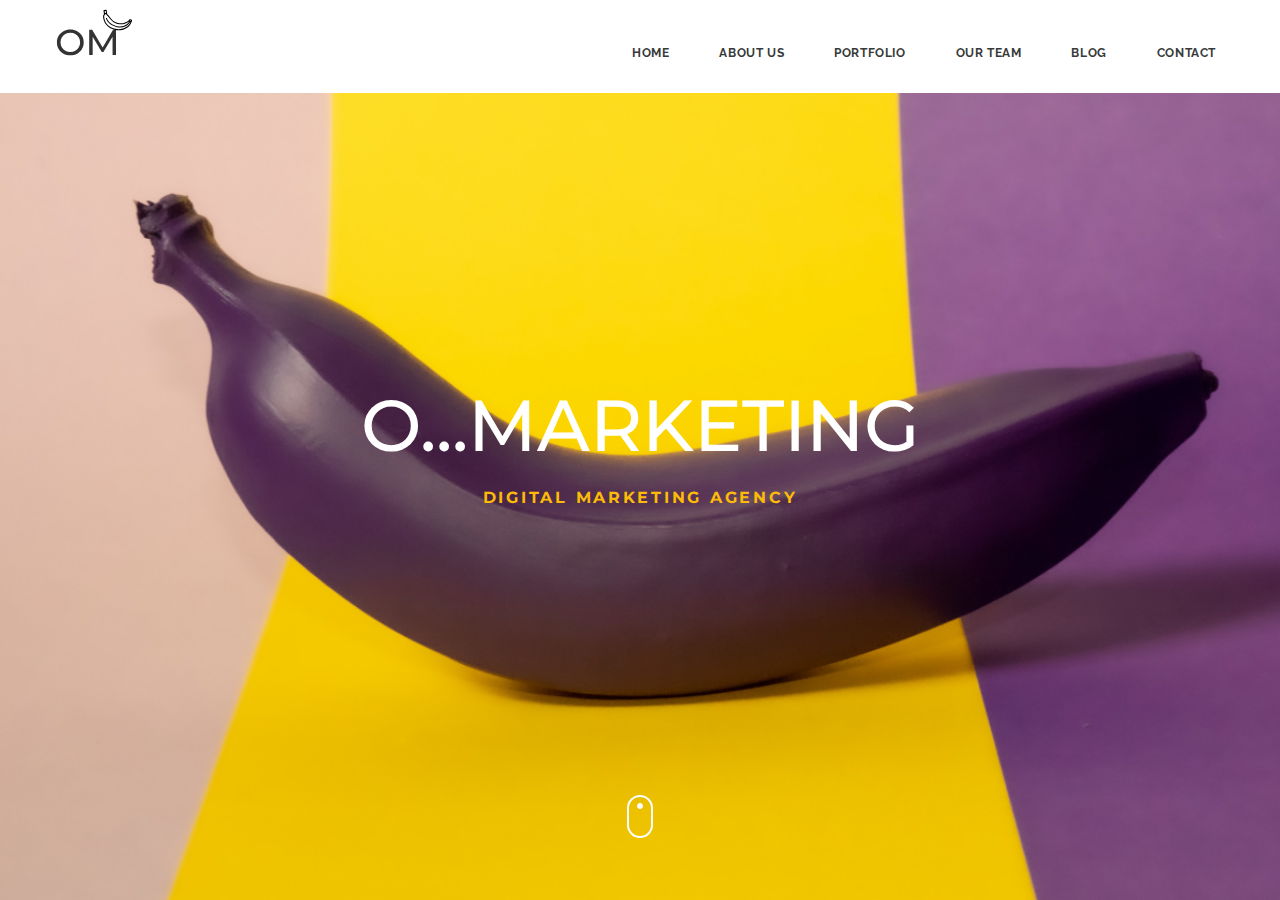
==== start/index.html @ a4c00df8 "first commit" ====
<!DOCTYPE html>
<html lang="ru">
<head>
  <meta charset="UTF-8">
  <meta name="viewport" content="width=device-width, initial-scale=1.0">
  <meta http-equiv="X-UA-Compatible" content="ie=edge">
  <title>Document</title>
  <link rel="preconnect" href="https://fonts.googleapis.com">
<link rel="preconnect" href="https://fonts.gstatic.com" crossorigin>
<link href="https://fonts.googleapis.com/css2?family=Merriweather:ital,wght@1,300&family=Montserrat:wght@400;500;700&family=Open+Sans:wght@300;400;700&family=Raleway:wght@400;500;700&display=swap" rel="stylesheet">
  <link rel="stylesheet" href="css/reset.css">
  <link rel="stylesheet" href="css/style.css">
</head>
<body>
  

  <header class="header">
    <div class="header__top">
        <div class="container">
        <div class="header__top-inner">
          <a class="logo" href="#"><img class="logo__img" src="./images/logo.svg" alt="Logo"></a>
        <nav class="header__nav">
          <ul class="header__nav-list">
            <li class="nav__list-item"> 
             <a href="#" class="header__list-link">HOME</a>
            </li>
            <li class="nav__list-item"> 
             <a href="#" class="header__list-link">ABOUT US</a>
            </li>
            <li class="nav__list-item"> 
             <a href="#" class="header__list-link">PORTFOLIO</a>
            </li>
            <li class="nav__list-item"> 
             <a href="#" class="header__list-link">OUR TEAM</a>
            </li>
            <li class="nav__list-item"> 
             <a href="#" class="header__list-link">BLOG</a>
            </li>
            <li class="nav__list-item"> 
             <a href="#" class="header__list-link">CONTACT</a>
            </li>
          </ul>
        </nav>
      </div>
      </div>
      <div class="header__content">
        <div class="container">
<div class="header__content-inner">
  <h1 class="header__title">O...MARKETING</h1>
  <h4 class="header__subtitle">DIGITAL MARKETING AGENCY</h4>
  <a href="#" class="header__icon">
    <img src="./images/mouse.svg" alt="mouse">
  </a>
</div>
        </div>
      </div>
    </div>
  </header>

  <script src="js/main.js"></script>
</body>
</html>
---- start/css/style.css ----
body{
    font-family: 'Open Sans', sans-serif;
    font-weight: 300;
    font-size: 14px;
    line-height: 24px;
    color: #373A39;
    /* font-family: 'Merriweather', serif;
    font-family: 'Montserrat', sans-serif;
    font-family: 'Raleway', sans-serif; */
}
.container{
    max-width: 1190px;
    padding: 0 10px;
    margin: 0 auto;
}
.header__top-inner{
    display: flex;
    justify-content: space-between;
    align-items: flex-end;
    padding-bottom: 29px;
    /* text-align: center; */

}
.header__nav-list{
    display: flex;
    justify-content: space-between;
}
.nav__list-item + .nav__list-item{
    margin-left: 32px;
}
.header__list-link{
    padding: 0 9px 9px;
    color: #373A39;
    font-size: 12px;
    line-height: 14px;
    text-decoration: none;
    text-transform: uppercase;
    font-family: 'Raleway', sans-serif;
    font-weight: bold;
    letter-spacing: .6px;
    transition: all .3s;
}
.header__list-link:hover{
    border-bottom: 1px solid #FCBB08;
}
.header__content{
    background-image: url('../images/header-bg.png');
    background-repeat: no-repeat;
    background-position: center center;
    background-size: cover;
    font-family: 'Montserrat', sans-serif;
}
.header__content-inner{
    min-height: calc(100vh - 93px);
    display: flex;
    flex-direction: column;
    align-items: center;
    justify-content: space-between;
}
.header__title{
    font-style: normal;
    font-weight: 500;
    font-size: 72px;
    line-height: 88px;
    color: #fff;
    margin-top: auto;
    margin-bottom: 19px;
    /* text-align: center; */
    /* margin-top: 247px; */
    /* padding-top: 247px; */
    /* margin-bottom: 18px; */

}
.header__subtitle{

    font-style: normal;
    font-weight: 700;
    font-size: 16px;
    line-height: 20px;
    /* text-align: center; */
    color: #FCBB08;
    letter-spacing: 2.74286px;
    margin-bottom: auto;
}
.header__icon{
margin-bottom: 62px;
}
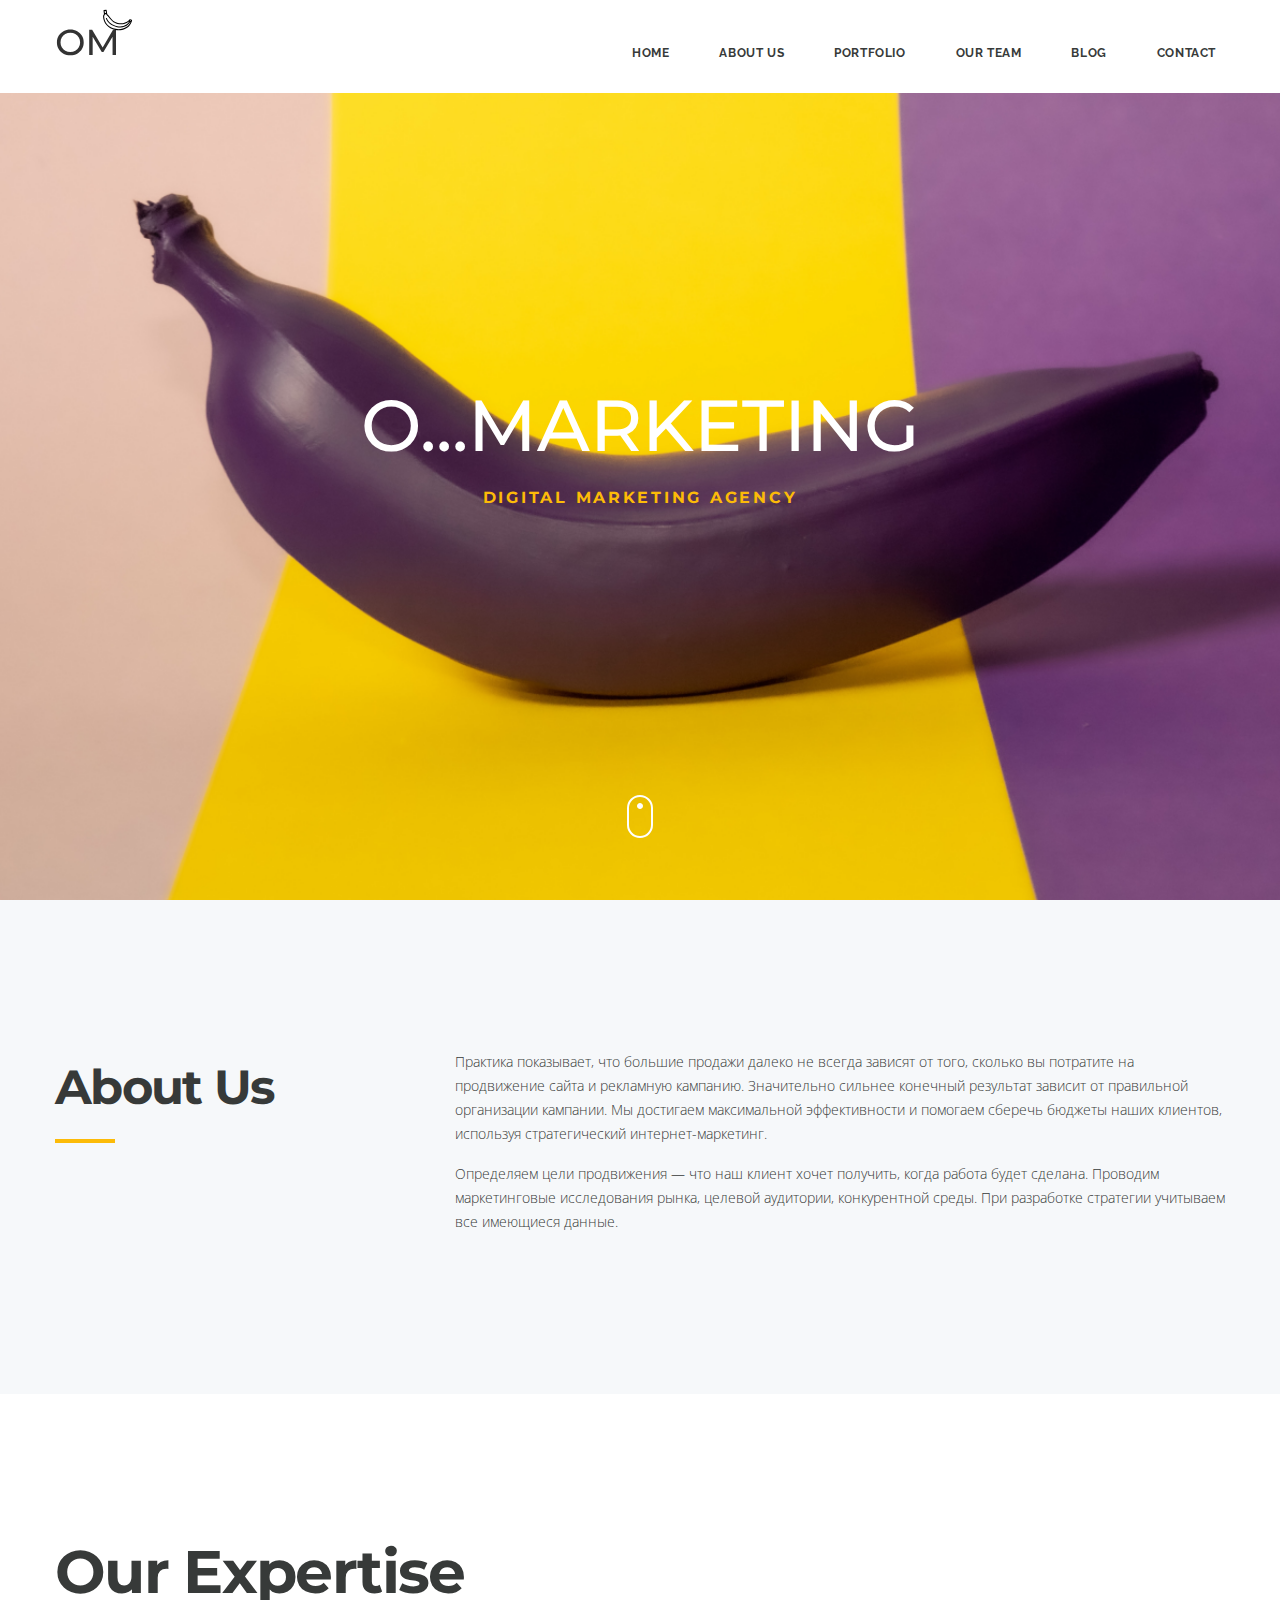
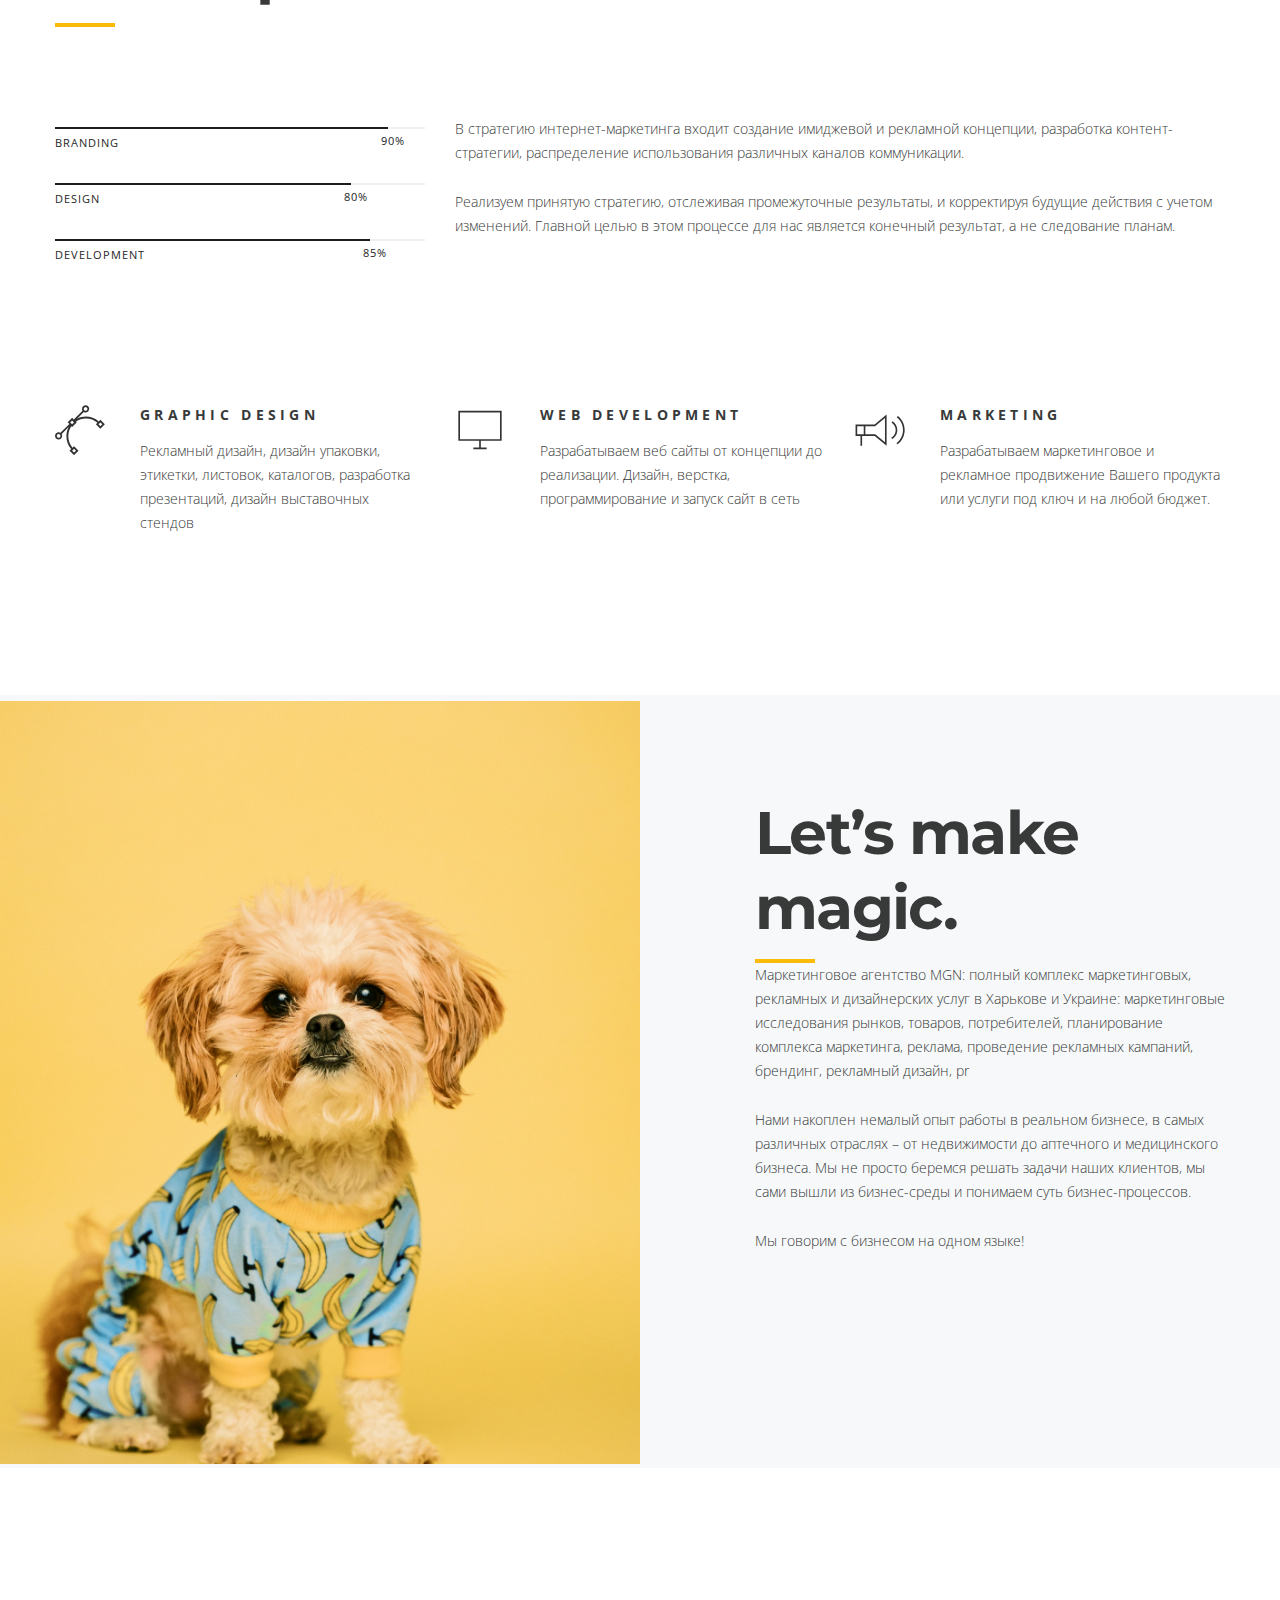
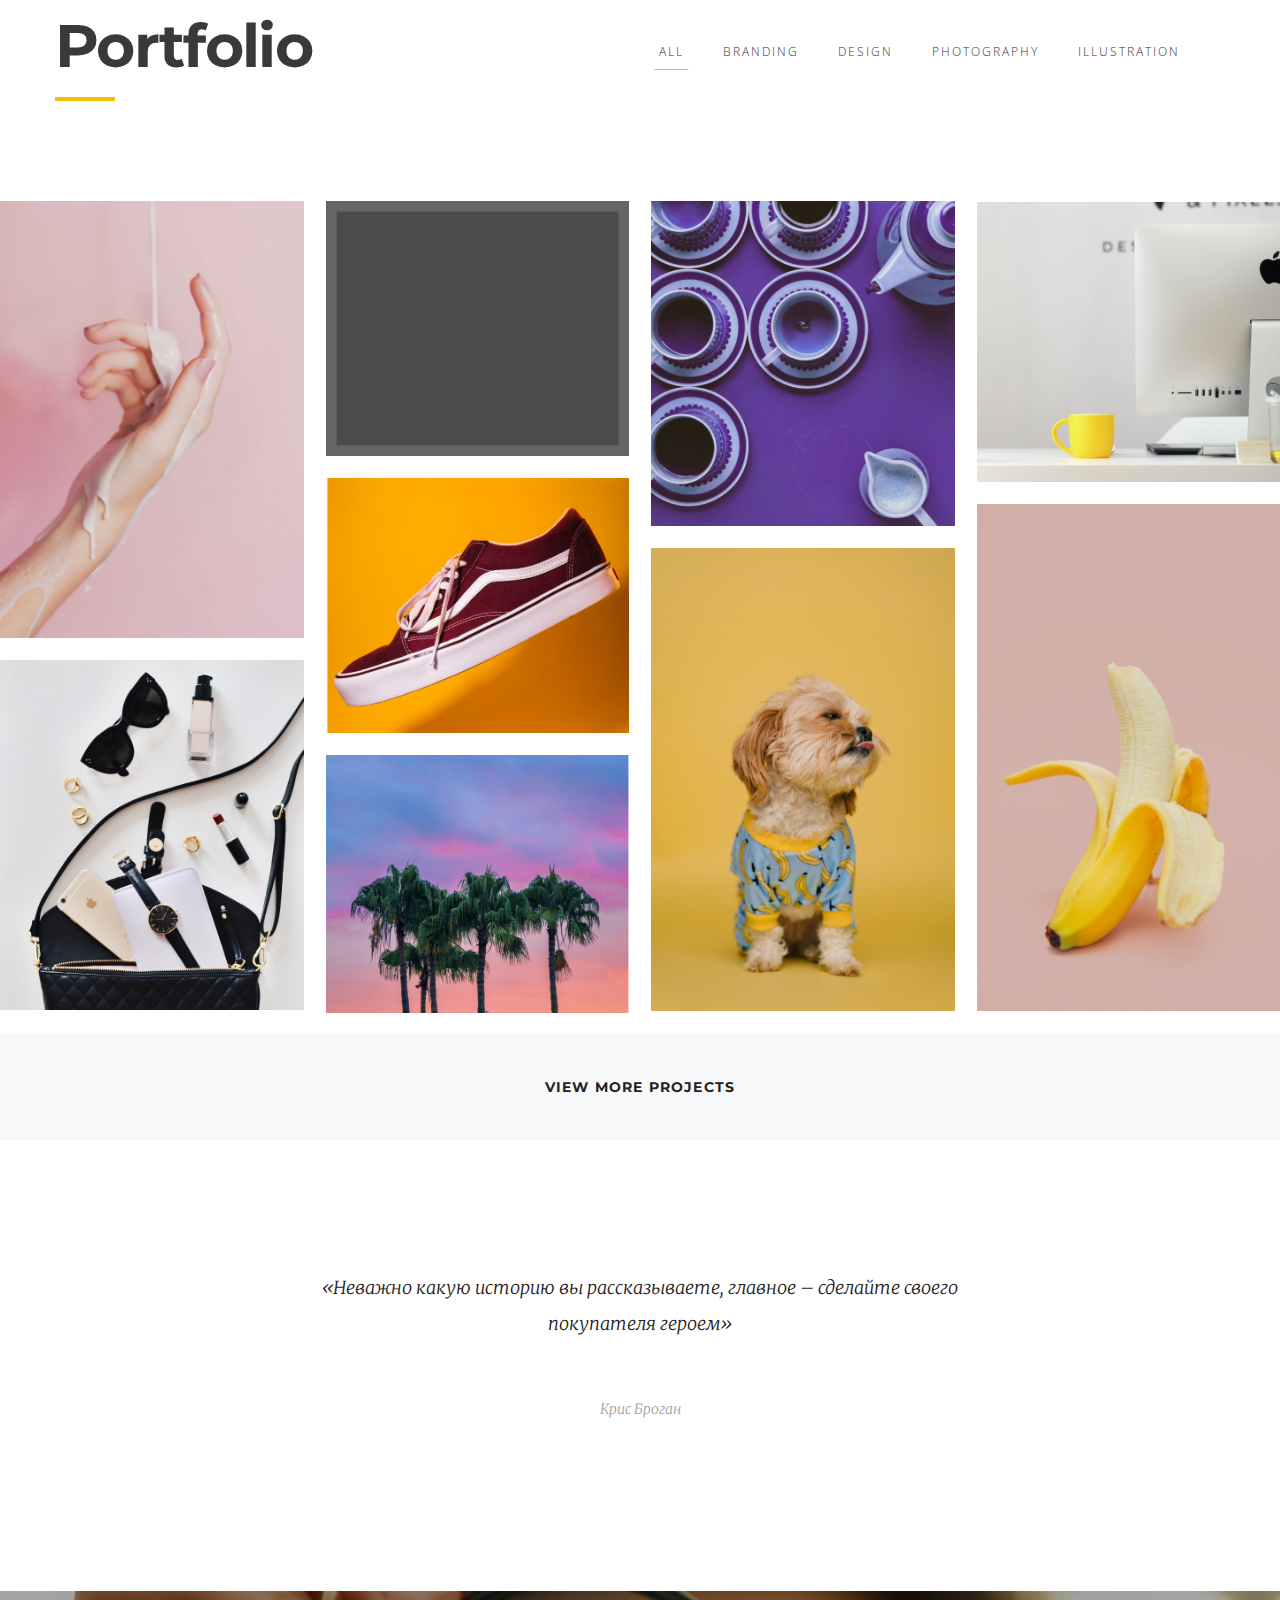
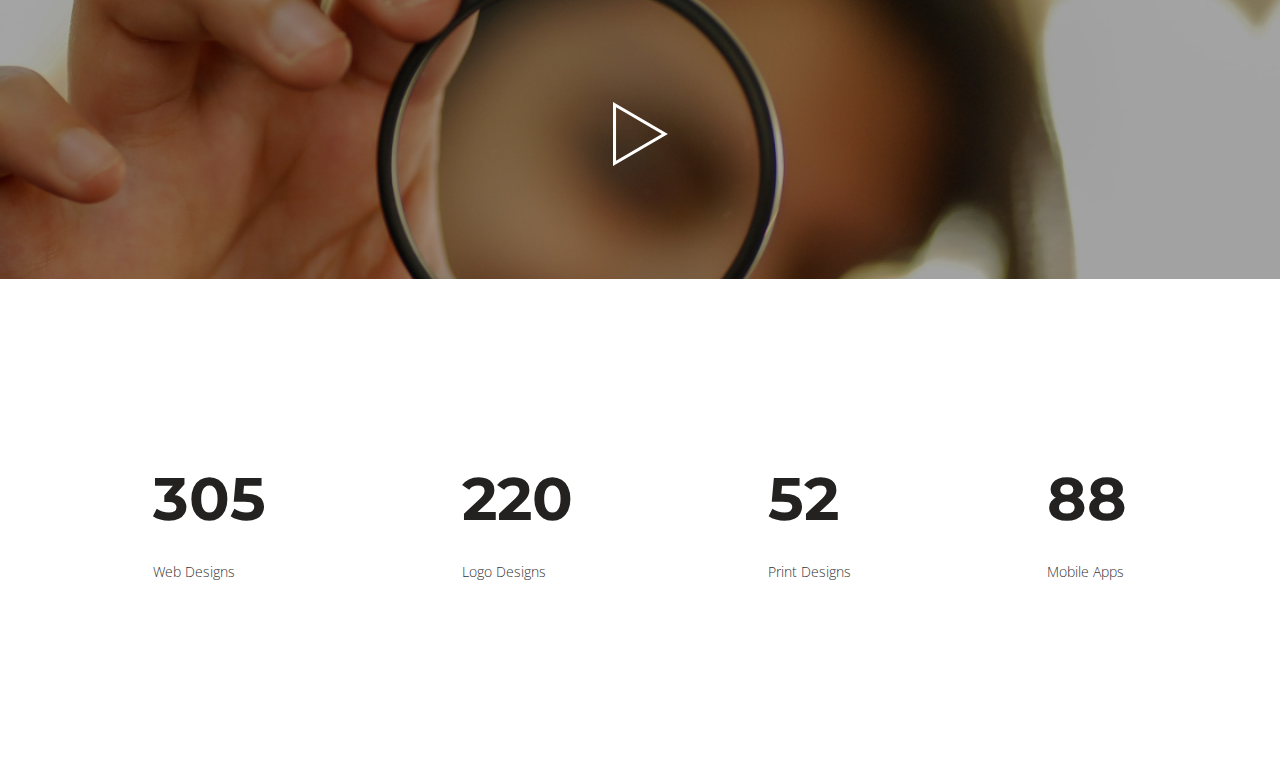
==== commit 4739882e: "second commit" ====
--- a/start/index.html
+++ b/start/index.html
@@ -8,7 +8,8 @@
   <link rel="preconnect" href="https://fonts.googleapis.com">
 <link rel="preconnect" href="https://fonts.gstatic.com" crossorigin>
 <link href="https://fonts.googleapis.com/css2?family=Merriweather:ital,wght@1,300&family=Montserrat:wght@400;500;700&family=Open+Sans:wght@300;400;700&family=Raleway:wght@400;500;700&display=swap" rel="stylesheet">
-  <link rel="stylesheet" href="css/reset.css">
+  <link rel="stylesheet" href="css/jquery.fancybox.min.css">
+<link rel="stylesheet" href="css/reset.css">
   <link rel="stylesheet" href="css/style.css">
 </head>
 <body>
@@ -57,6 +58,147 @@
     </div>
   </header>
 
+ <section class="about">
+  <div class="container">
+    <div class="about__inner">
+      <div class="about__title title">
+        About Us
+      </div>
+      <div class="about__text">
+        <p>Практика показывает, что большие продажи далеко не всегда зависят от того, сколько вы потратите на продвижение сайта и рекламную кампанию. Значительно сильнее конечный результат зависит от правильной организации кампании. Мы достигаем максимальной эффективности и помогаем сберечь бюджеты наших клиентов, используя стратегический интернет-маркетинг.
+          </p>
+        <p>Определяем цели продвижения — что наш клиент хочет получить, когда работа будет сделана. Проводим маркетинговые исследования рынка, целевой аудитории, конкурентной среды. При разработке стратегии учитываем все имеющиеся данные.</p>
+      </div>
+    </div>
+  </div>
+ </section>
+
+ <section class="expertise">
+  <div class="container">
+    <h2 class="expertise__tittle title">
+      Our Expertise
+    </h2>
+    <div class="expertise__inner">
+      <div class="expertise__info">
+        <div class="expertise__info-item">BRANDING
+          <span style="width: calc(100% - 90%);">90%</span>
+        </div>
+        <div class="expertise__info-item">DESIGN
+          <span style="width: calc(100% - 80%);">80%</span>
+        </div>
+        <div class="expertise__info-item">DEVELOPMENT
+          <span style="width: calc(100% - 85%);">85%</span>
+        </div>
+      </div>
+      <div class="expertise__text">
+        <p>В стратегию интернет-маркетинга входит создание имиджевой и рекламной концепции, разработка контент-стратегии, распределение использования различных каналов коммуникации.
+        </p>
+        <p>Реализуем принятую стратегию, отслеживая промежуточные результаты, и корректируя будущие действия с учетом изменений. Главной целью в этом процессе для нас является конечный результат, а не следование планам.</p>
+      </div>
+    </div>
+    <div class="expertise__items">
+      <div class="expertise__item expertise__item--desing">
+        <h4 class="expertise__item-title">
+          GRAPHIC DESIGN
+        </h4>
+        <p class="expertise__item-text">
+          Рекламный дизайн, дизайн упаковки, этикетки, листовок, каталогов, разработка презентаций, дизайн выставочных стендов
+        </p>
+      </div>
+      <div class="expertise__item expertise__item--dev">
+        <h4 class="expertise__item-title">
+          WEB DEVELOPMENT
+        </h4>
+        <p class="expertise__item-text">
+          Разрабатываем веб сайты от концепции до реализации. Дизайн, верстка, программирование и запуск сайт в сеть
+        </p>
+      </div>
+      <div class="expertise__item  expertise__item--marketing">
+        <h4 class="expertise__item-title">
+          MARKETING
+        </h4>
+        <p class="expertise__item-text">
+          Разрабатываем маркетинговое и рекламное продвижение Вашего продукта или услуги под ключ и на любой бюджет.
+        </p>
+      </div>
+    </div>
+  </div>
+ </section>
+
+ <section class="magic">
+  <div class="container">
+    <div class="magic__inner">
+      <h2 class="magic__title title">
+        Let’s make magic.
+      </h2>
+      <div class="magic__text">
+        <p>
+          Маркетинговое агентство MGN: полный комплекс маркетинговых, рекламных и дизайнерских услуг в Харькове и Украине: маркетинговые исследования рынков, товаров, потребителей, планирование комплекса маркетинга, реклама, проведение рекламных кампаний, брендинг, рекламный дизайн, pr
+        </p>
+        <p>Нами накоплен немалый опыт работы в реальном бизнесе, в самых различных отраслях – от недвижимости до аптечного и медицинского бизнеса. Мы не просто беремся решать задачи наших клиентов, мы сами вышли из бизнес-среды и понимаем суть бизнес-процессов.</p>
+        <p>Мы говорим с бизнесом на одном языке!</p>
+      </div>
+    </div>
+  </div>
+ </section>
+
+ <section class="portfolio">
+  <div class="container">
+<div class="portfolio__top">
+  <h2 class="portfolio__title title">Portfolio</h2>
+  <div class="portfolio__filter-btn">
+<button class="portfolio__btn" data-filter="all" >ALL</button>
+<button class="portfolio__btn" data-filter=".category-a" >BRANDING</button>
+<button class="portfolio__btn" data-filter=".category-b" >DESIGN</button>
+<button class="portfolio__btn" data-filter=".category-c" >PHOTOGRAPHY</button>
+<button class="portfolio__btn" data-filter=".category-d" >ILLUSTRATION</button>
+  </div>
+</div>
+  </div>
+  <div class="portfolio__content">
+    <div class="portfolio__item mix category-a"><img src="images/portfolio/1.jpg" alt="portfolio-images"></div>
+    <div class="portfolio__item mix category-a"><img src="images/portfolio/2.jpg" alt="portfolio-images"></div>
+    <div class="portfolio__item mix category-b"><img src="images/portfolio/3.jpg" alt="portfolio-images"></div>
+    <div class="portfolio__item mix category-b"><img src="images/portfolio/4.jpg" alt="portfolio-images"></div>
+    <div class="portfolio__item mix category-b"><img src="images/portfolio/5.jpg" alt="portfolio-images"></div>
+    <div class="portfolio__item mix category-c"><img src="images/portfolio/6.jpg" alt="portfolio-images"></div>
+    <div class="portfolio__item mix category-c"><img src="images/portfolio/7.jpg" alt="portfolio-images"></div>
+    <div class="portfolio__item mix category-c"><img src="images/portfolio/8.jpg" alt="portfolio-images"></div>
+    <div class="portfolio__item mix category-d"><img src="images/portfolio/9.jpg" alt="portfolio-images"></div>
+  </div>
+  <a  class="portfolio__add" href="#">VIEW MORE PROJECTS</a> 
+  <blockquote class="blockquote"> «Неважно какую историю вы рассказываете, главное – сделайте своего покупателя героем»
+    <span class="blockquote__author">Крис Броган</span>
+  </blockquote> 
+  <div class="portfolio__video">
+    <a class="portfolio__video-link" href="#">
+      <img src="./images/play.svg" alt="">
+    </a>
+  </div>
+  <div class="container">  
+    <div class="portfolio__numbers">
+    <h5 class="portfolio__numbers-item">
+      305
+      <span>Web Designs</span>
+    </h5>
+    <h5 class="portfolio__numbers-item">
+      220
+      <span>Logo Designs</span>
+    </h5>
+    <h5 class="portfolio__numbers-item">
+      52
+      <span>Print Designs</span>
+    </h5>
+    <h5 class="portfolio__numbers-item">
+      88
+      <span>Mobile Apps</span>
+    </h5>
+  </div>
+  </div>
+</section>
+  <script src="https://ajax.googleapis.com/ajax/libs/jquery/3.5.1/jquery.min.js"></script>
+  <script src="js/jquery.fancybox.min.js"></script>
+  <script src="js/mixitup.min.js"></script>
   <script src="js/main.js"></script>
 </body>
 </html>--- a/start/css/style.css
+++ b/start/css/style.css
@@ -7,6 +7,25 @@
     /* font-family: 'Merriweather', serif;
     font-family: 'Montserrat', sans-serif;
     font-family: 'Raleway', sans-serif; */
+}
+.title{
+    font-size: 60px;
+    font-family: 'Montserrat', sans-serif;
+    font-weight: bold;
+    position: relative;
+    letter-spacing: -1.65px;
+    align-self:flex-start;
+    padding-bottom: 18px;
+    line-height: 75px;
+}
+.title::after{
+    position: absolute;
+    content: '';
+    width: 60px;
+    height: 4px;
+    left: 0;
+    bottom: 0;
+    background-color: #FCBB08;
 }
 .container{
     max-width: 1190px;
@@ -84,4 +103,258 @@
 }
 .header__icon{
 margin-bottom: 62px;
+}
+.about {
+    padding: 150px 0 144px;
+    background-color: #F6F8FA;
+}
+.about__inner {
+    display: flex;
+    justify-content: space-between;
+    align-self:flex-end;
+
+}
+.about__title {
+    font-size: 48px;
+}
+
+.about__text p{
+    max-width: 770px;
+    margin-bottom: 16px;
+}
+
+.expertise {
+    padding: 140px 0 160px;
+}
+.container {
+}
+.expertise__tittle {
+    margin-bottom: 90px;
+}
+.expertise__inner {
+    display: flex;
+    margin-bottom: 110px;
+}
+.expertise__info {
+    width: 370px;
+    margin-right: 30px;
+    flex:none;
+    margin-top: 10px;
+}
+.expertise__info-item {
+    border-top: 2px solid #1d1d1d;
+    padding: 2px 0 28px;
+    font-weight: 400;
+    font-size: 11px;
+    letter-spacing: 1px;
+    text-transform: uppercase;
+    color:#1d1d1d;
+    position: relative;
+}
+.expertise__info-item span{
+    display: block;
+    position: absolute;
+    right: 0;
+    top: 0;
+    margin-right: 7px;
+}
+
+.expertise__info-item span::before{
+    content: '';
+    position: absolute;
+    height: 2px;
+    background-color: #f0f0f0;
+    right: -7px;
+    top: 0;
+    width: 100%;
+    top: -2px;
+
+}
+.expertise__text p {
+    margin-bottom: 25px;
+}
+.expertise__items {
+    display: flex;
+    justify-content: space-between;
+}
+.expertise__item {
+    width: 370px;
+    padding-left: 85px;
+    position: relative;
+}
+.expertise__item::before{
+position: absolute;
+content:'';
+width: 50px;
+height: 50px;
+top: 0;
+left: 0;
+}
+.expertise__item--desing::before{
+content:url(../images/shape_iconsvg.svg);
+}
+.expertise__item--dev::before{
+    content:url(../images/monitor_icon.svg);
+}
+
+.expertise__item--marketing::before{
+    content:url(../images/speaker_icon.svg);
+}
+
+
+
+
+.expertise__item-title {
+    font-size: 14px;
+    line-height: 20px;
+    letter-spacing: 4.29px;
+    font-weight: 700;
+    margin-bottom: 14px;  
+    color:333;
+}
+.expertise__item-text {
+    color:777px
+}
+.magic {
+    background-color: #F6F8FA;
+    background-image: url(../images/magic_bg.jpg);
+    background-repeat: no-repeat;
+    background-size: 50%;
+    background-position: left
+     60%;
+}
+.magic__inner {
+    max-width: 470px;
+    margin-left: auto;
+    padding: 100px 0 190px;
+}
+.magi__title {
+    margin-bottom: 67px;
+}
+.magic__text p {
+margin-bottom: 25px;
+}
+
+.portfolio {
+    padding: 140px 0 165px;
+}
+
+.portfolio__top {
+    display: flex;
+    justify-content: space-between;
+    align-items:center;
+    margin-bottom: 100px;
+}
+.portfolio__title {
+}
+.title {
+}
+.portfolio__filter-btn {
+    margin-right: 40px;
+}
+.portfolio__btn + .portfolio__btn {
+    margin-left: 25px;
+}
+.portfolio__btn {
+    padding: 0 4px 5px;
+    background-color: transparent;
+    border: 1px solid transparent;
+    font-style: normal;
+    font-size: 12px;
+    line-height: 24px;
+    letter-spacing: 2px;
+    color: #333333;
+    font-family: 'Open Sans';
+    cursor: pointer;
+    transition: all .3s;
+    outline-color:transparent;
+}
+.mixitup-control-active{
+    border-bottom: 1px solid #FCBB08;
+}
+.portfolio__btn:hover{
+
+}
+.portfolio__content {
+    column-count: 4;
+    column-gap: 22px;
+}
+.portfolio__item {
+    margin-bottom: 22px;
+}
+.portfolio__item img {
+    width: 100%;
+}
+.portfolio__add{
+    text-decoration: none;
+    text-transform: uppercase;
+    font-family: 'Montserrat', sans-serif;
+    font-size: 14px;
+    font-weight: 700;
+    letter-spacing: 1.2px;
+    color:#242121;
+    text-align: center;
+    display:block;
+    margin: 0 auto;
+    padding: 42px 15px 41px;
+    background-color: #F6F8FA;
+    margin-bottom: 130px;
+}
+.blockquote {
+    max-width: 650px;
+    margin: 0 auto 148px;
+    text-align: center;
+    font-style: italic;
+    font-weight: 300;
+    font-size: 18px;
+    line-height: 36px;
+    font-family: 'Merriweather', serif;
+    color: #242121;
+    
+}
+.blockquote__author{
+    display: block;
+    font-size: 14px;
+    line-height: 32px;
+    color: #9E9E9E;
+    padding-top: 51px;
+}
+
+
+.portfolio__video {
+    background-image: url(../images/portfolio_bg.jpg);
+    height: 324px;
+    background-repeat: no-repeat;
+    background-size: contain;
+    background-position: center center;
+    display: flex;
+    justify-content: center;
+    align-items:center;
+    margin-bottom: 165px;
+
+}
+.portfolio__video-link {
+}
+.portfolio__numbers {
+    display: flex;
+    justify-content: space-around;
+}
+.portfolio__numbers + .portfolio__numbers{
+    margin-left: 202px;
+}
+.portfolio__numbers-item {
+    font-weight: 700;
+    font-size: 60px;
+    color: #242121;
+    line-height: 73px;
+    font-family: 'Montserrat', sans-serif;
+    margin-bottom: 9px;
+
+}
+.portfolio__numbers-item span {
+    display: block;
+    font-size: 14px;
+    font-weight: 300;
+    color: #333;
+    font-family: 'Open Sans', sans-serif;
 }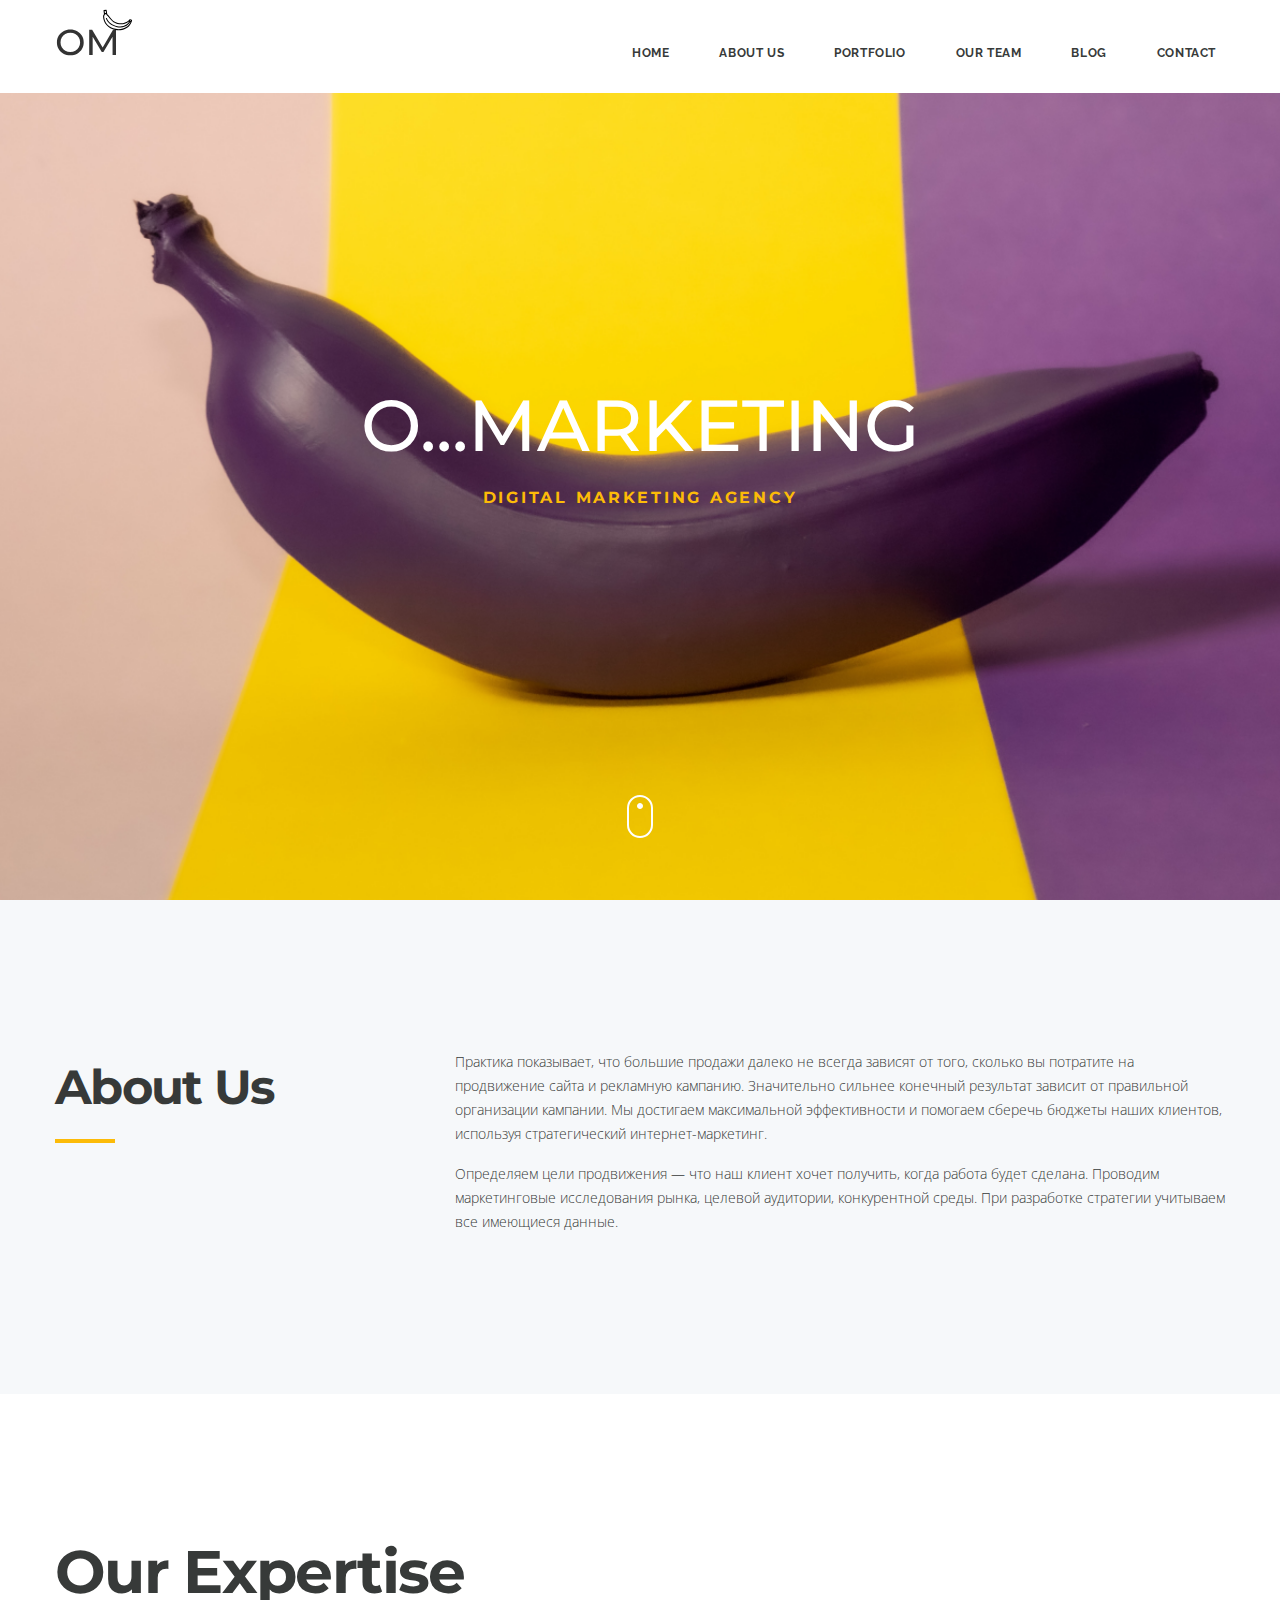
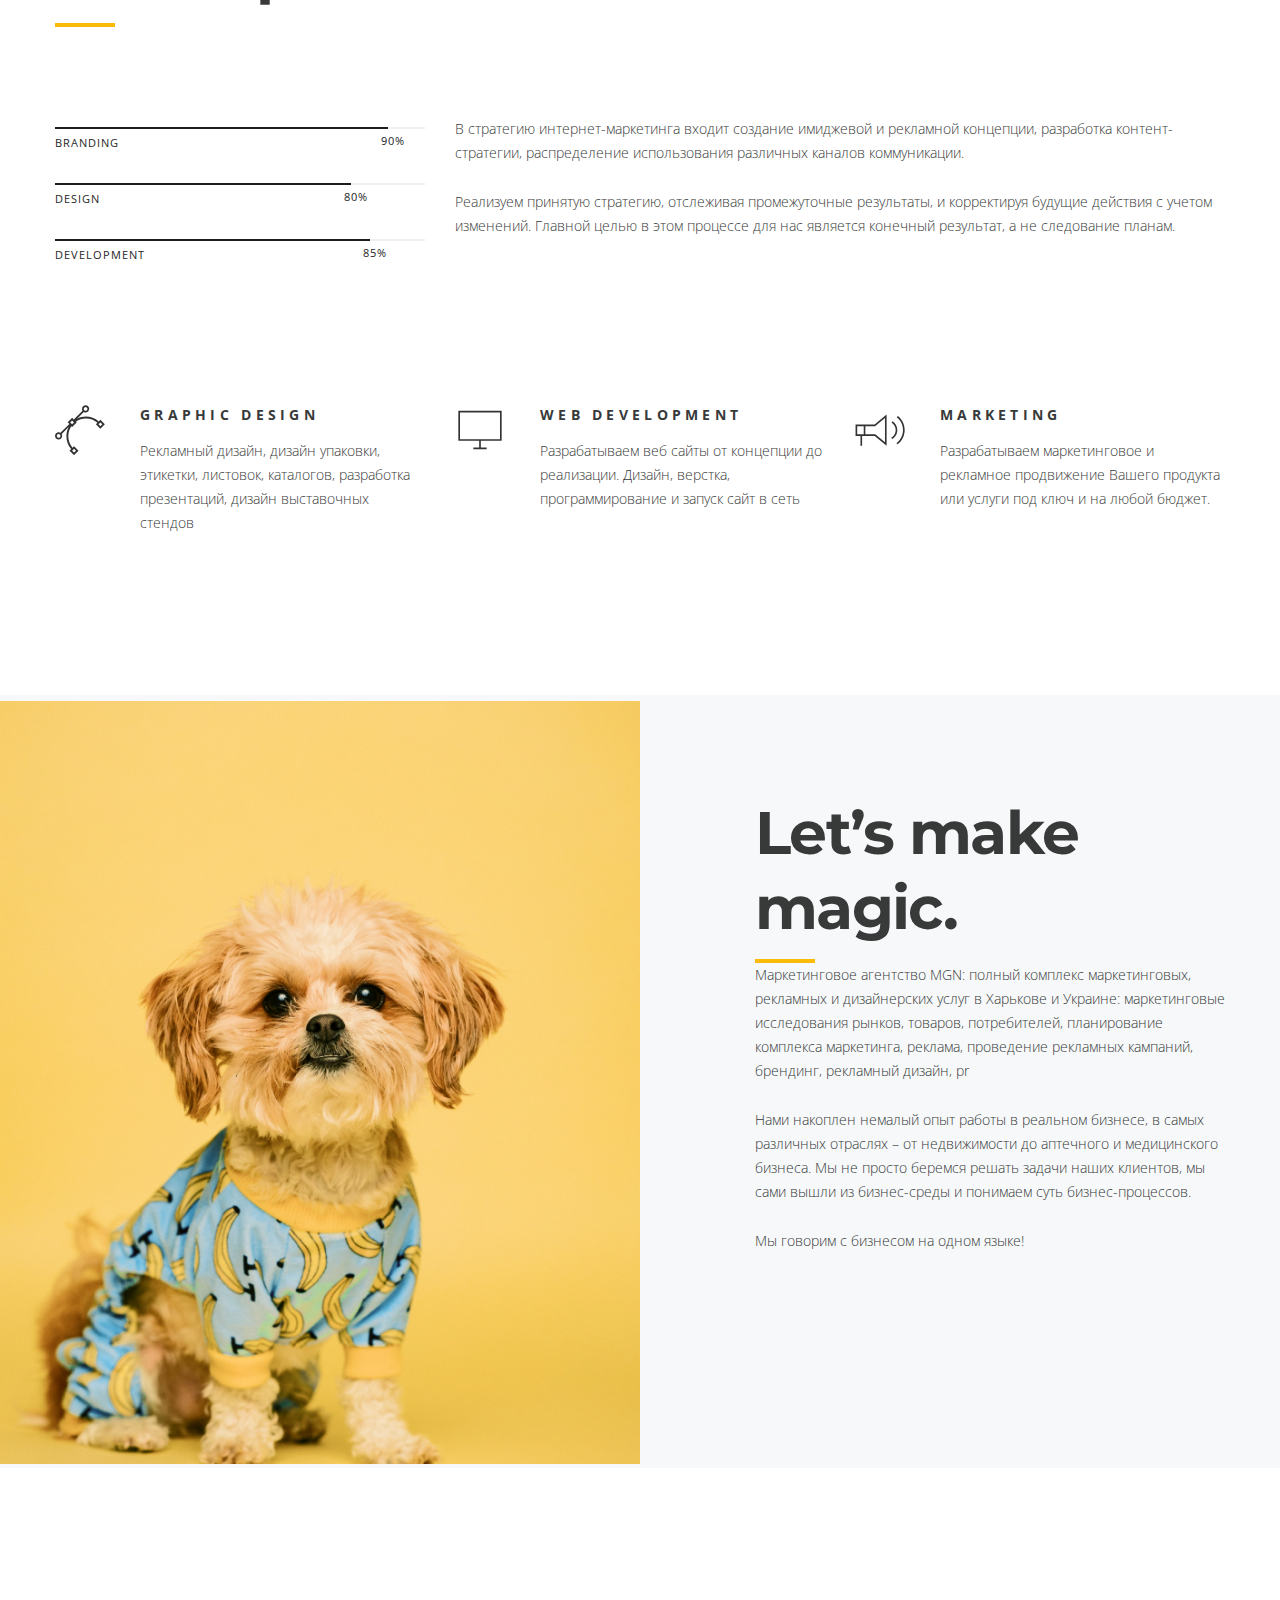
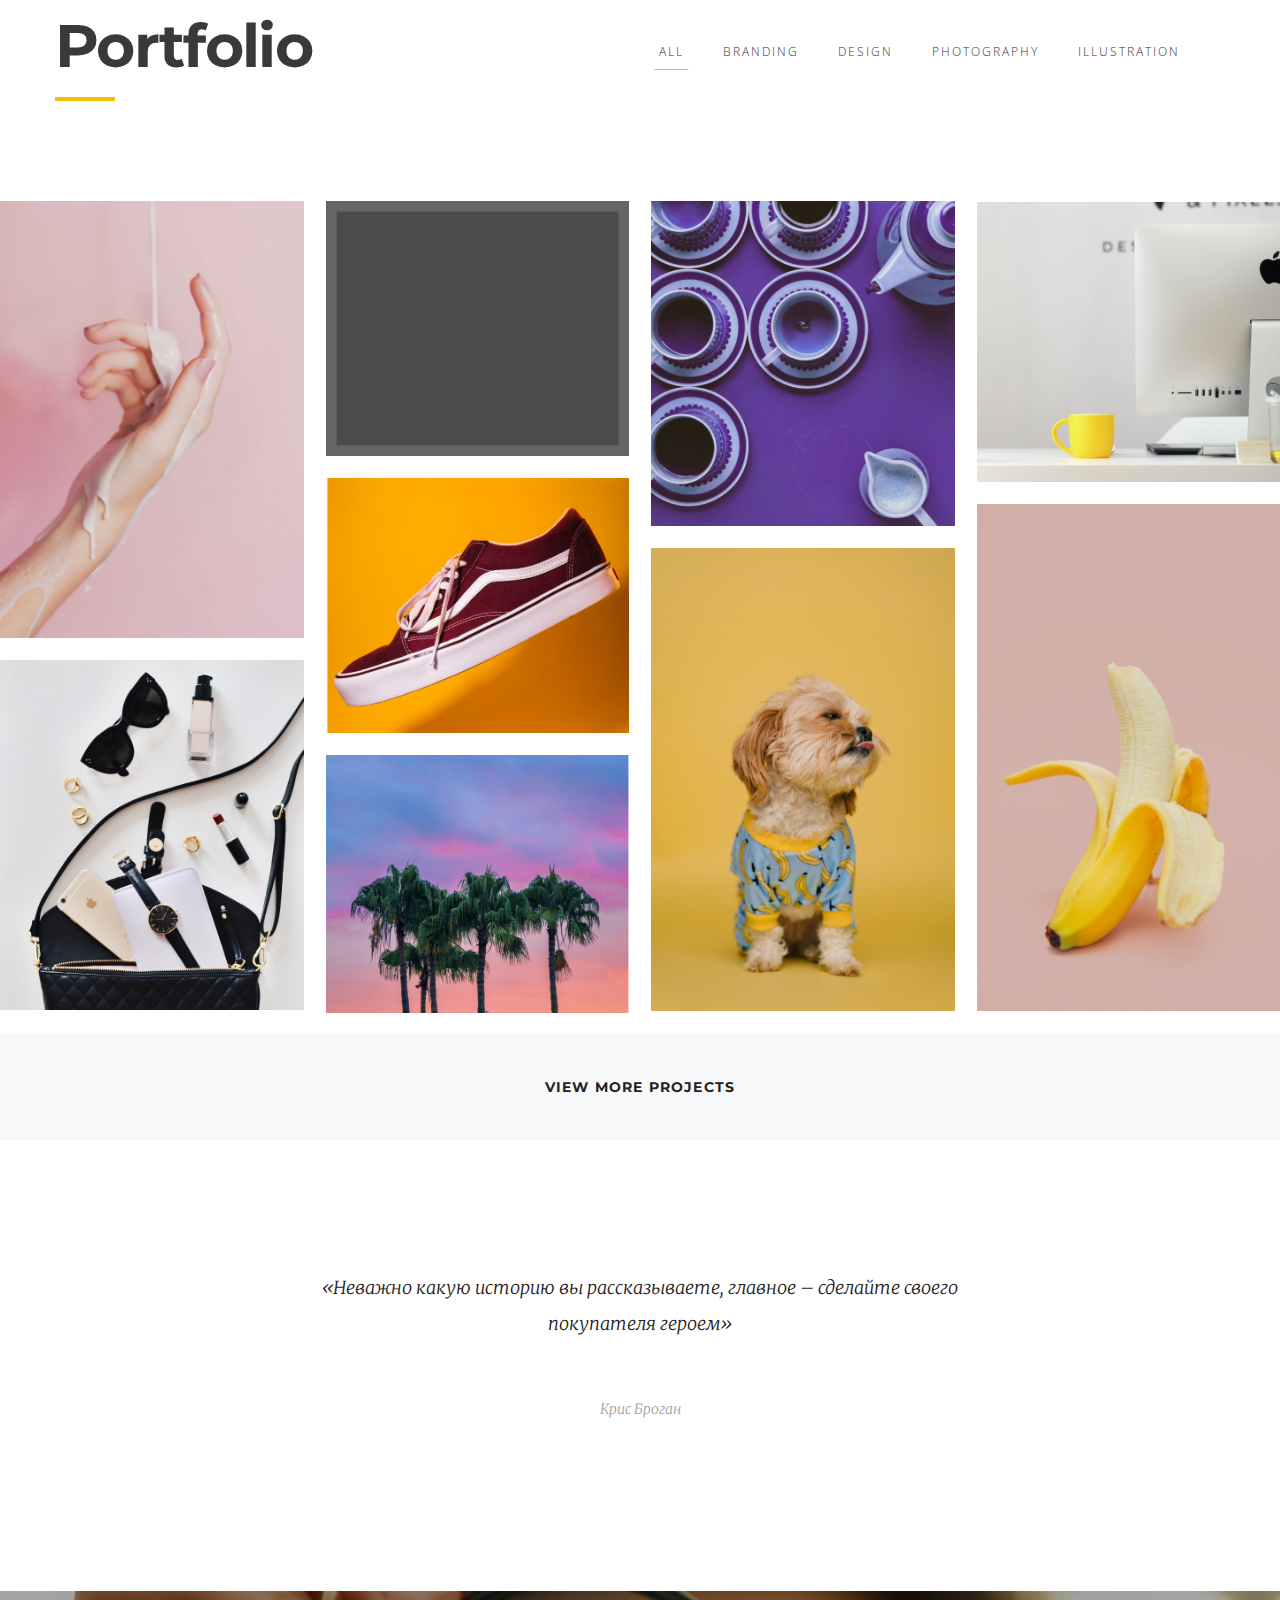
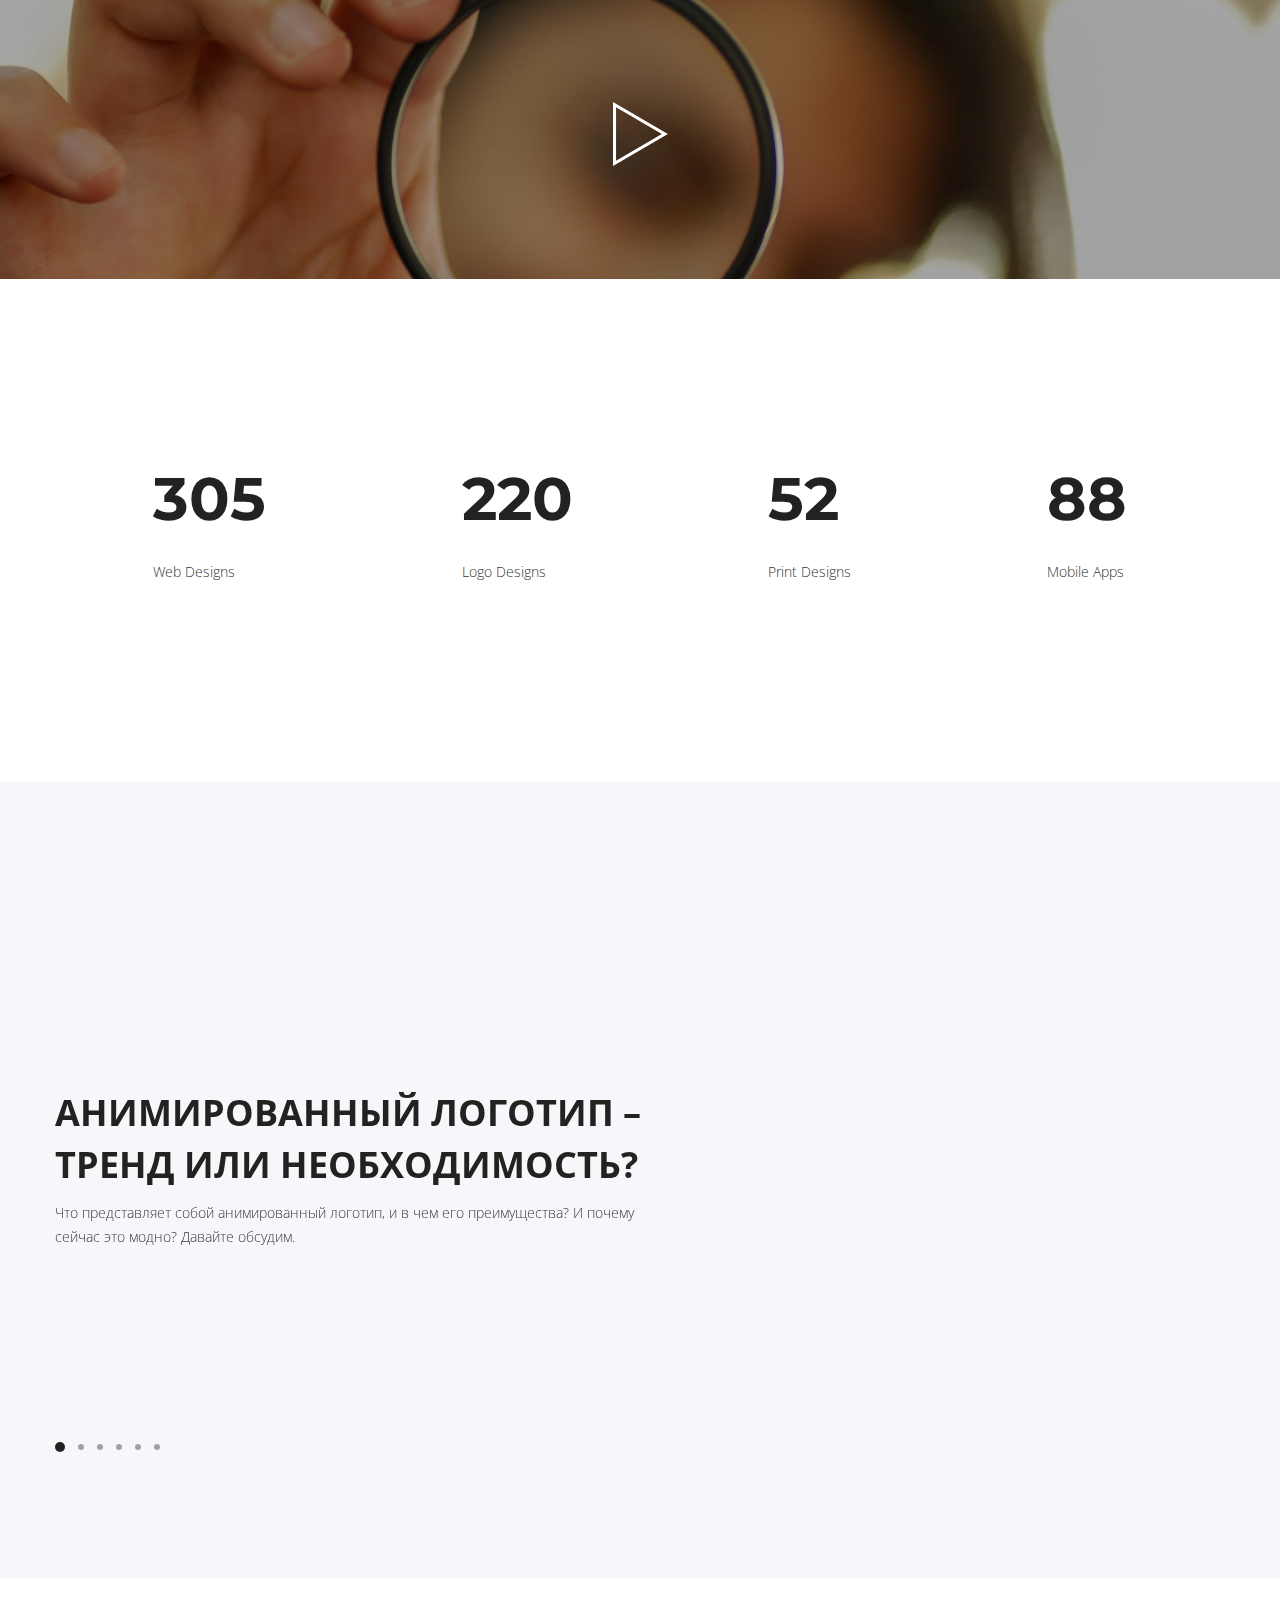
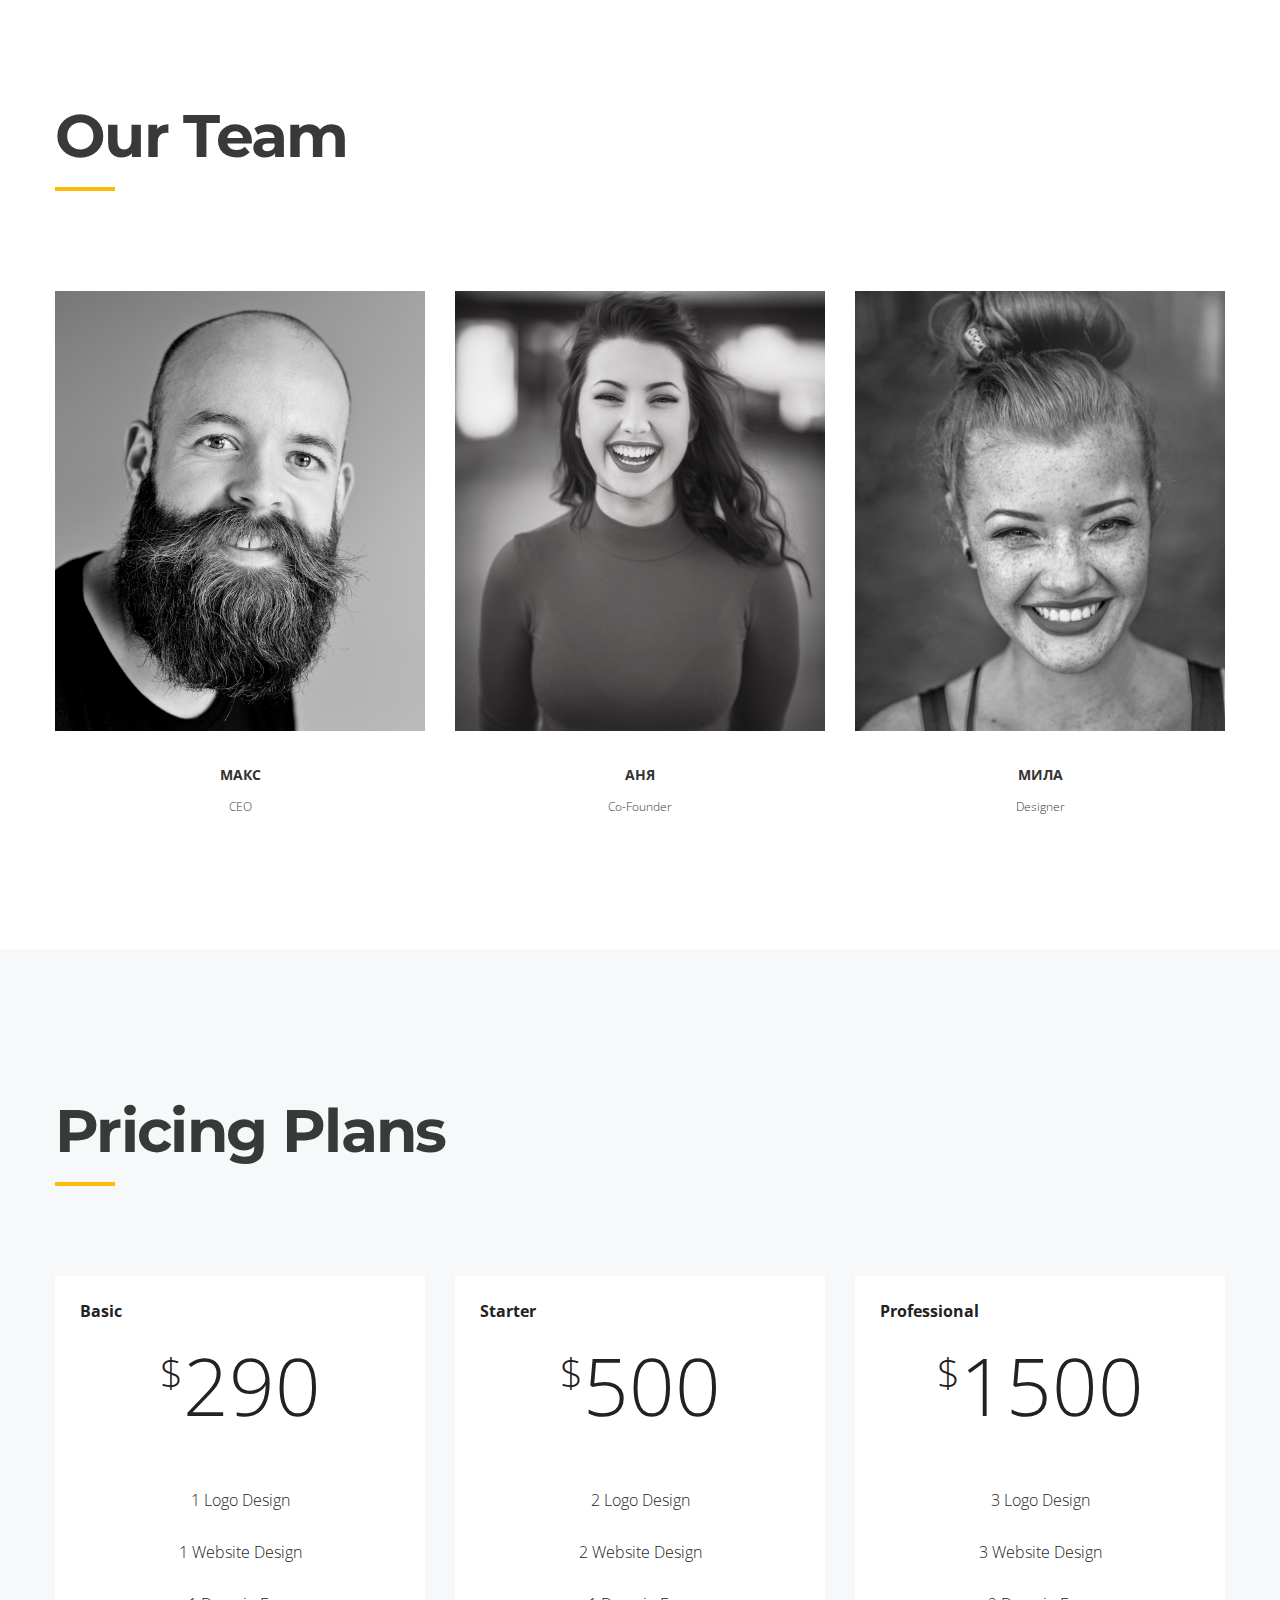
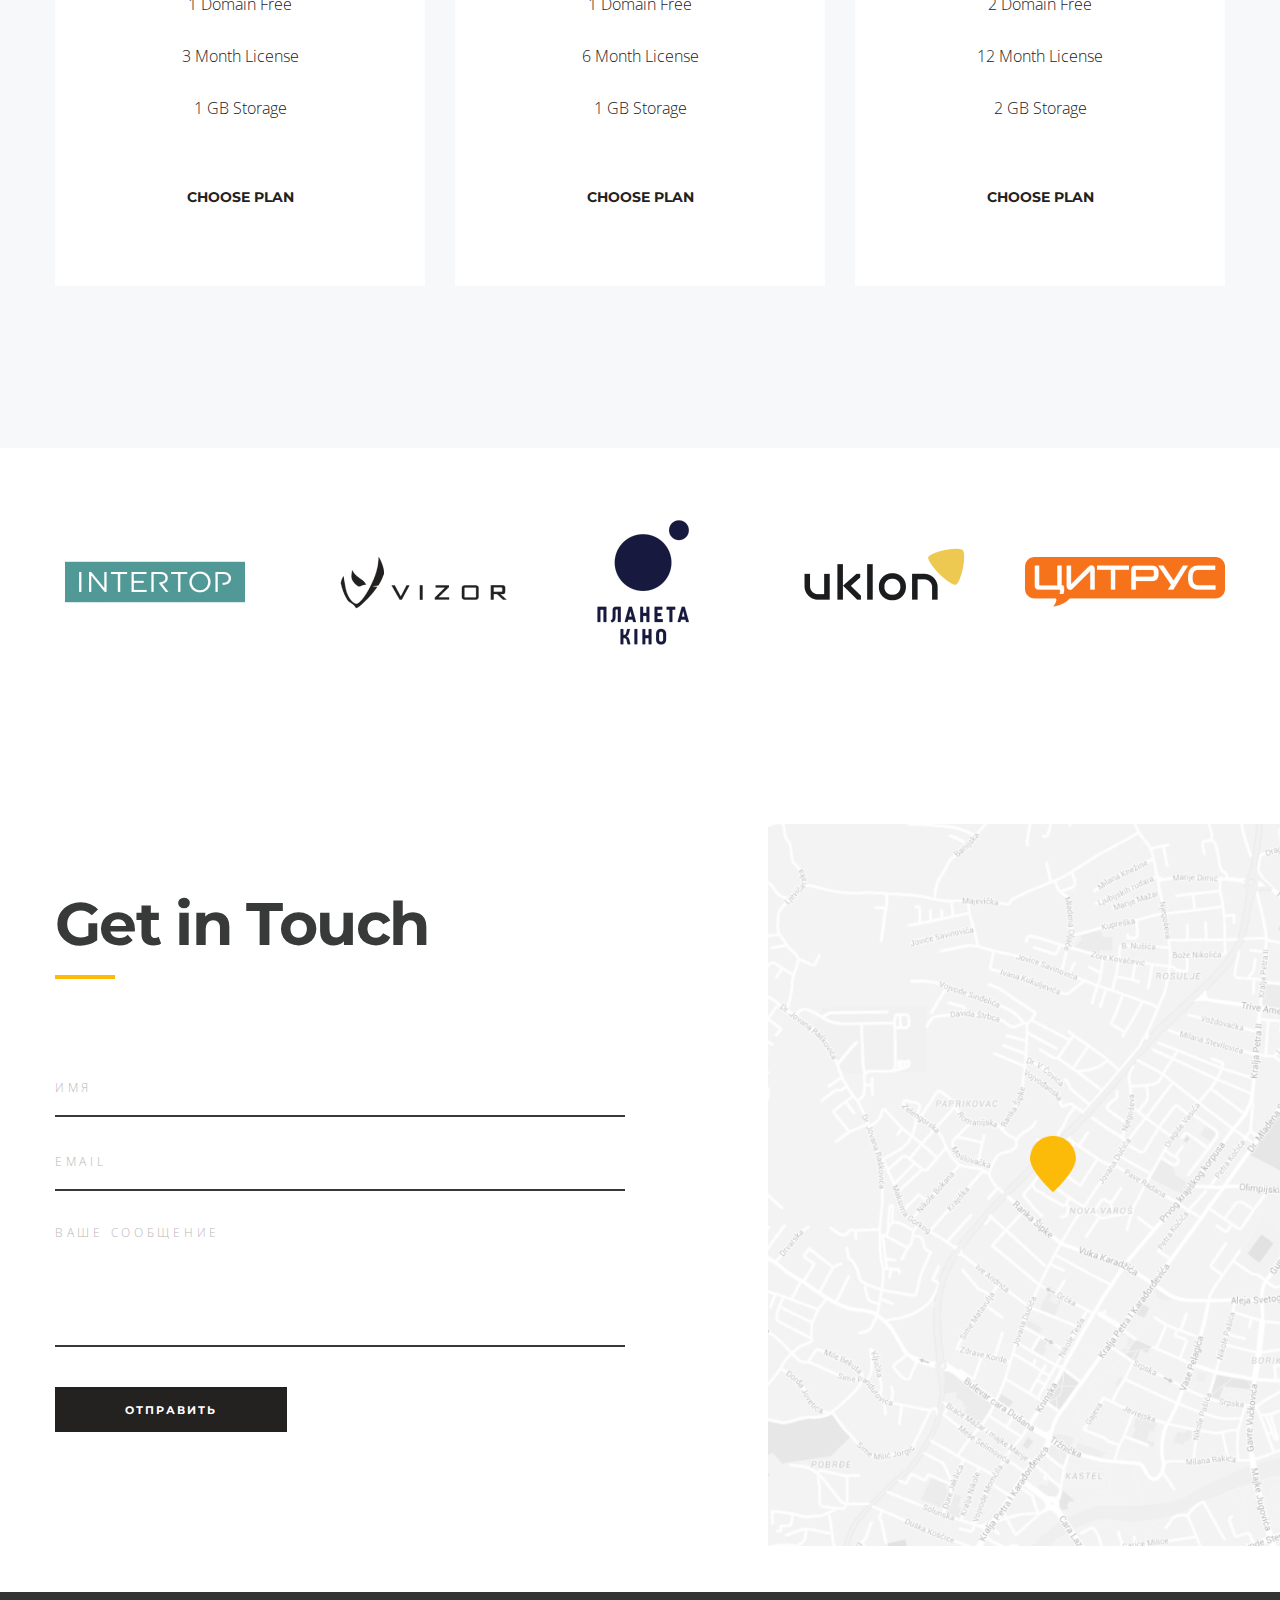
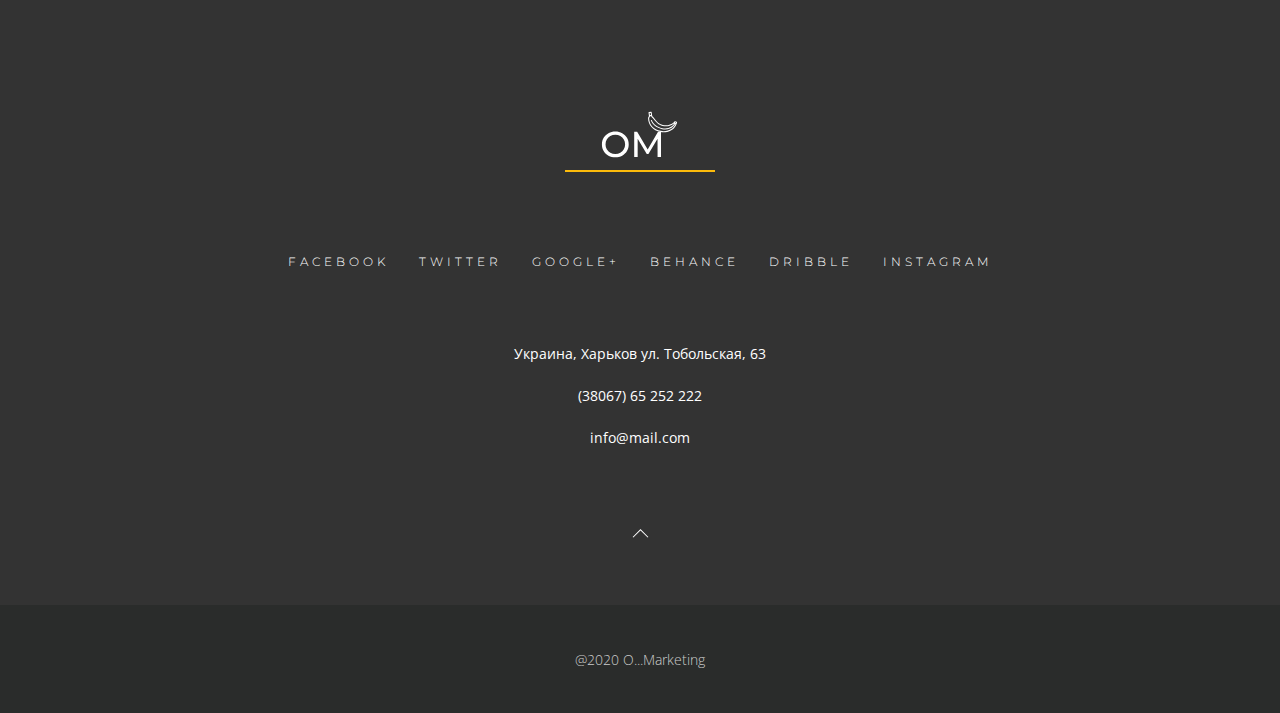
==== commit 37c3330b: "100%" ====
--- a/start/index.html
+++ b/start/index.html
@@ -8,9 +8,11 @@
   <link rel="preconnect" href="https://fonts.googleapis.com">
 <link rel="preconnect" href="https://fonts.gstatic.com" crossorigin>
 <link href="https://fonts.googleapis.com/css2?family=Merriweather:ital,wght@1,300&family=Montserrat:wght@400;500;700&family=Open+Sans:wght@300;400;700&family=Raleway:wght@400;500;700&display=swap" rel="stylesheet">
-  <link rel="stylesheet" href="css/jquery.fancybox.min.css">
+<link rel="stylesheet" href="css/jquery.fancybox.min.css">
 <link rel="stylesheet" href="css/reset.css">
-  <link rel="stylesheet" href="css/style.css">
+<link rel="stylesheet" href="css/slick.css">
+<!-- <link rel="stylesheet" href="css/slick-theme.css"> -->
+<link rel="stylesheet" href="css/style.css">
 </head>
 <body>
   
@@ -156,22 +158,33 @@
 </div>
   </div>
   <div class="portfolio__content">
-    <div class="portfolio__item mix category-a"><img src="images/portfolio/1.jpg" alt="portfolio-images"></div>
-    <div class="portfolio__item mix category-a"><img src="images/portfolio/2.jpg" alt="portfolio-images"></div>
-    <div class="portfolio__item mix category-b"><img src="images/portfolio/3.jpg" alt="portfolio-images"></div>
-    <div class="portfolio__item mix category-b"><img src="images/portfolio/4.jpg" alt="portfolio-images"></div>
-    <div class="portfolio__item mix category-b"><img src="images/portfolio/5.jpg" alt="portfolio-images"></div>
-    <div class="portfolio__item mix category-c"><img src="images/portfolio/6.jpg" alt="portfolio-images"></div>
-    <div class="portfolio__item mix category-c"><img src="images/portfolio/7.jpg" alt="portfolio-images"></div>
-    <div class="portfolio__item mix category-c"><img src="images/portfolio/8.jpg" alt="portfolio-images"></div>
-    <div class="portfolio__item mix category-d"><img src="images/portfolio/9.jpg" alt="portfolio-images"></div>
+    <div class="portfolio__item mix category-a">
+      <img src="images/portfolio/1.jpg" alt="portfolio-images">
+      <a class="portfolio__item-link" href="#">SHOW PROJECT</a>
+    </div>
+    <div class="portfolio__item mix category-a"><img src="images/portfolio/2.jpg" alt="portfolio-images">
+    <a class="portfolio__item-link" href="#">SHOW PROJECT</a></div>
+    <div class="portfolio__item mix category-b"><img src="images/portfolio/3.jpg" alt="portfolio-images">
+    <a class="portfolio__item-link" href="#">SHOW PROJECT</a></div>
+    <div class="portfolio__item mix category-b"><img src="images/portfolio/4.jpg" alt="portfolio-images">
+    <a class="portfolio__item-link" href="#">SHOW PROJECT</a></div>
+    <div class="portfolio__item mix category-b"><img src="images/portfolio/5.jpg" alt="portfolio-images">
+    <a class="portfolio__item-link" href="#">SHOW PROJECT</a></div>
+    <div class="portfolio__item mix category-c"><img src="images/portfolio/6.jpg" alt="portfolio-images">
+    <a class="portfolio__item-link" href="#">SHOW PROJECT</a></div>
+    <div class="portfolio__item mix category-c"><img src="images/portfolio/7.jpg" alt="portfolio-images">
+    <a class="portfolio__item-link" href="#">SHOW PROJECT</a></div>
+    <div class="portfolio__item mix category-c"><img src="images/portfolio/8.jpg" alt="portfolio-images">
+    <a class="portfolio__item-link" href="#">SHOW PROJECT</a></div>
+    <div class="portfolio__item mix category-d"><img src="images/portfolio/9.jpg" alt="portfolio-images">
+    <a class="portfolio__item-link" href="#">SHOW PROJECT</a></div>
   </div>
   <a  class="portfolio__add" href="#">VIEW MORE PROJECTS</a> 
   <blockquote class="blockquote"> «Неважно какую историю вы рассказываете, главное – сделайте своего покупателя героем»
     <span class="blockquote__author">Крис Броган</span>
   </blockquote> 
   <div class="portfolio__video">
-    <a class="portfolio__video-link" href="#">
+    <a data-fancybox="" class="portfolio__video-link" href="https://www.youtube.com/watch?v=Bt1zE_VdA10">
       <img src="./images/play.svg" alt="">
     </a>
   </div>
@@ -196,9 +209,183 @@
   </div>
   </div>
 </section>
+
+<section class="slider-blog">
+  <div class="container">
+    <div class="slider-blog__inner">
+      <div class="slider-blog__item">
+        <a class="slider-blog__item-link" href="#">
+          <h3 class="slider-blog__item-title">АНИМИРОВАННЫЙ ЛОГОТИП – 
+            ТРЕНД ИЛИ НЕОБХОДИМОСТЬ?</h3>
+        </a>
+        <p class="slider-blog__item-descr">Что представляет собой анимированный логотип, и в чем его преимущества? И почему сейчас это модно? Давайте обсудим.</p>
+      </div>
+      <div class="slider-blog__item">
+        <a class="slider-blog__item-link" href="#">
+          <h3 class="slider-blog__item-title">АНИМИРОВАННЫЙ ЛОГОТИП – 
+            ТРЕНД ИЛИ НЕОБХОДИМОСТЬ?</h3>
+        </a>
+        <p class="slider-blog__item-descr">Что представляет собой анимированный логотип, и в чем его преимущества? И почему сейчас это модно? Давайте обсудим.</p>
+      </div>
+      <div class="slider-blog__item">
+        <a class="slider-blog__item-link" href="#">
+          <h3 class="slider-blog__item-title">АНИМИРОВАННЫЙ ЛОГОТИП – 
+            ТРЕНД ИЛИ НЕОБХОДИМОСТЬ?</h3>
+        </a>
+        <p class="slider-blog__item-descr">Что представляет собой анимированный логотип, и в чем его преимущества? И почему сейчас это модно? Давайте обсудим.</p>
+      </div>
+      <div class="slider-blog__item">
+        <a class="slider-blog__item-link" href="#">
+          <h3 class="slider-blog__item-title">АНИМИРОВАННЫЙ ЛОГОТИП – 
+            ТРЕНД ИЛИ НЕОБХОДИМОСТЬ?</h3>
+        </a>
+        <p class="slider-blog__item-descr">Что представляет собой анимированный логотип, и в чем его преимущества? И почему сейчас это модно? Давайте обсудим.</p>
+      </div>
+      <div class="slider-blog__item">
+        <a class="slider-blog__item-link" href="#">
+          <h3 class="slider-blog__item-title">АНИМИРОВАННЫЙ ЛОГОТИП – 
+            ТРЕНД ИЛИ НЕОБХОДИМОСТЬ?</h3>
+        </a>
+        <p class="slider-blog__item-descr">Что представляет собой анимированный логотип, и в чем его преимущества? И почему сейчас это модно? Давайте обсудим.</p>
+      </div>
+      <div class="slider-blog__item">
+        <a class="slider-blog__item-link" href="#">
+          <h3 class="slider-blog__item-title">АНИМИРОВАННЫЙ ЛОГОТИП – 
+            ТРЕНД ИЛИ НЕОБХОДИМОСТЬ?</h3>
+        </a>
+        <p class="slider-blog__item-descr">Что представляет собой анимированный логотип, и в чем его преимущества? И почему сейчас это модно? Давайте обсудим.</p>
+      </div>
+    </div>
+    <!-- <button type="button" class="slick-prev"><img src="./images/arrPrev.svg" alt="arrPrev"></button>
+    <button type="button" class="slick-next"><img src="./images/arrNext.svg" alt="arrNext"></button> -->
+  </div>
+</section>
+
+<section class="team">
+  <div class="container">
+    <h2 class="title team__title">Our Team</h2>
+    <div class="team__items">
+      <div class="team__item">
+        <img class="" src="./images/team__01.jpg" alt="МАКС">
+        <h6 class="team__name">
+          МАКС
+        </h6>
+        <p class="team__position">CEO</p>
+      </div>
+      <div class="team__item">
+        <img class="" src="./images/team__02.jpg" alt="АНЯ">
+        <h6 class="team__name">
+          АНЯ
+        </h6>
+        <p class="team__position">Co-Founder</p>
+      </div>
+      <div class="team__item">
+        <img class="" src="./images/team__03.jpg" alt="МИЛА">
+        <h6 class="team__name">
+          МИЛА
+        </h6>
+        <p class="team__position">Designer</p>
+      </div>
+
+    </div>
+  </div>
+</section>
+
+<section class="pricing">
+  <div class="container">
+    <h2 class="title pricing__title">
+      Pricing Plans
+    </h2>
+    <div class="pricing__items">
+      <ul class="pricing__item">
+        <li class="pricing__item-name">Basic</li>
+        <li class="pricing__item-num"><sup>$</sup>290</li>
+        <li>1 Logo Design</li>
+        <li>1 Website Design</li>
+        <li>1 Domain Free</li>
+        <li>3 Month License</li>
+        <li>1 GB Storage</li>
+        <li><a class="pricing__item-link" href="">CHOOSE PLAN</a></li>
+      </ul>
+      <ul class="pricing__item">
+        <li class="pricing__item-name">Starter</li>
+        <li class="pricing__item-num"><sup>$</sup>500</li>
+        <li>2 Logo Design</li>
+        <li>2 Website Design</li>
+        <li>1 Domain Free</li>
+        <li>6 Month License</li>
+        <li>1 GB Storage</li>
+        <li><a class="pricing__item-link" href="">CHOOSE PLAN</a></li>
+      </ul>
+      <ul class="pricing__item">
+        <li class="pricing__item-name">Professional</li>
+        <li class="pricing__item-num"><sup>$</sup>1500</li>
+        <li>3 Logo Design</li>
+        <li>3 Website Design</li>
+        <li>2 Domain Free</li>
+        <li>12 Month License</li>
+        <li>2 GB Storage</li>
+        <li><a class="pricing__item-link" href="">CHOOSE PLAN</a></li>
+      </ul>
+    </div>
+  </div>
+</section>
+
+<div class="clients">
+  <div class="container">
+<ul class="clients__list">
+  <li><img src="images/clients/1.png" alt=""></li>
+  <li><img src="images/clients/2.png" alt=""></li>
+  <li><img src="images/clients/3.png" alt=""></li>
+  <li><img src="images/clients/4.png" alt=""></li>
+  <li><img src="images/clients/5.png" alt=""></li>
+  <li><img src="images/clients/6.png" alt=""></li>
+</ul>
+  </div>
+</div>
+
+<section class="connection">
+  <div class="container">
+    <h2 class="title connection__title">Get in Touch</h2>
+      <form class="form">
+        <input class="" placeholder="ИМЯ" type="text">
+        <input class="" placeholder="EMAIL" type="text">
+        <textarea placeholder="ВАШЕ СООБЩЕНИЕ"></textarea>
+        <button class="form__btn" type="submit">ОТПРАВИТЬ</button>
+      </form>
+  </div>
+</section>
+
+<footer class="footer">
+  <!-- <div class="container"></div> -->
+  <div class="footer__top">
+    <a class="footer__logo" href="#"><img class="logo__img" src="./images/logo_whitesvg.svg" alt="Logo"></a>
+     <ul class="footer__social">
+      <li class="footer__social-list"><a class="footer__social-link" href="#">FACEBOOK</a></li>
+      <li class="footer__social-list"><a class="footer__social-link" href="#">TWITTER</a></li>
+      <li class="footer__social-list"><a class="footer__social-link" href="#">GOOGLE+</a></li>
+      <li class="footer__social-list"><a class="footer__social-link" href="#">BEHANCE</a></li>
+      <li class="footer__social-list"><a class="footer__social-link" href="#">DRIBBLE</a></li>
+      <li class="footer__social-list"><a class="footer__social-link" href="#">INSTAGRAM</a></li>
+     </ul> 
+     <div class="footer__contact">
+      <adress class="aderss">
+        Украина, Харьков ул. Тобольская, 63
+      </adress>
+      <a class="phone" href="tel:+3806765252222">(38067) 65 252 222</a>
+      <a class="mail" href="mailto:info@mail.com">info@mail.com</a>
+     </div>
+<a class="to_top" href="#">
+  <img src="./images/totop.svg" alt="">
+</a>
+  </div>
+  <div class="footer__copy">@2020 O...Marketing</div>
+</footer>
+ 
   <script src="https://ajax.googleapis.com/ajax/libs/jquery/3.5.1/jquery.min.js"></script>
   <script src="js/jquery.fancybox.min.js"></script>
   <script src="js/mixitup.min.js"></script>
+  <script src="js/slick.min.js"></script>
   <script src="js/main.js"></script>
 </body>
 </html>--- a/start/css/style.css
+++ b/start/css/style.css
@@ -281,6 +281,33 @@
 }
 .portfolio__item {
     margin-bottom: 22px;
+    position: relative;
+}
+
+
+.portfolio__item-link{
+    position: absolute;
+    top: 0;
+    left: 0;
+    right: 0;
+    bottom: 0;
+    font-family: 'Open Sans';
+    font-weight: 600;
+    font-size: 14px;
+    line-height: 14px;
+    color: #FFFFFF;
+    background-color: #4c4a4c;
+    border:12px solid #666566;
+    text-decoration: none;
+    display: flex;
+    justify-content: center;
+    align-items:center;
+    opacity: 0;
+    letter-spacing: 1.4px;
+    transition: all .5s;
+}
+.portfolio__item:hover .portfolio__item-link {
+    opacity: 1;
 }
 .portfolio__item img {
     width: 100%;
@@ -357,4 +384,282 @@
     font-weight: 300;
     color: #333;
     font-family: 'Open Sans', sans-serif;
+}
+.slider-blog {
+    background-color: #f8f6fa;
+    padding: 115px 0;
+}
+
+.slider-blog__inner {
+
+}
+.slider-blog__item {
+
+}
+.slider-blog__item-link {
+    text-decoration: none;
+}
+.slider-blog__item-title {
+    display: inline-block;
+    font-weight: 700;
+    font-size: 36px;
+    line-height: 52px;
+    color: #242121;
+    margin-bottom: 10px;
+    max-width: 704px;
+}
+.slider-blog__item-descr {
+    color: #373A39;
+    max-width: 585px;
+}
+.slick-dots {
+    display: flex;
+    /* border:1px solid #000; */
+    /* border-radius: 50%; */
+}
+.slick-dots li + li {
+    margin-left: 13px;
+}
+
+.slick-dots .slick-active button {
+    width: 10px;
+    height: 10px;
+    opacity: 1;
+    transform: translateY(-2px);
+}
+.slick-dots button {
+    background: #242121;
+    opacity: 0.4;
+    width: 6px;
+    height: 6px;
+    border-radius:50%;
+    font-size: 0;
+    padding: 0;
+    border:none;
+}
+.slider-blog__item{
+    padding: 190px 0 ;
+}
+.slick-prev,
+.slick-next{
+    border:none;
+    background-color: transparent;
+    padding: 0;
+    cursor: pointer;
+    position: absolute;
+    top: 50%;
+    transform: translateY(-50%);
+
+}
+.slick-prev{
+left: -95px;
+}
+.slick-next{
+right: -95px;
+}
+
+.team {
+    padding: 120px 0 130px;
+}
+
+.team__title {
+    margin-bottom: 100px;
+}
+.team__items {
+    display: flex;
+    justify-content: space-between;
+    text-align: center;
+
+}
+.team__item {
+}
+.team__name {
+    font-weight: 700;
+    font-size: 14px;
+    margin: 35px 0 12px;
+    line-height: 17px;
+    color: #333;
+}
+.team__position {
+    font-size: 12px;
+    font-weight: 300;
+    color: #373A39;
+}
+.pricing {
+    padding: 144px 0 162px;
+    background-color: #F6F8FA;
+}
+
+.pricing__title {
+    margin-bottom: 90px;
+}
+.pricing__items {
+    display: flex;
+    justify-content: space-between;
+}
+ul.pricing__item {
+    display: block;
+    width: 370px;
+    background-color: #fff;
+    padding: 24px 25px 50px;
+}
+.pricing__item .pricing__item-name {
+    text-align: left;
+    font-size: 16px;
+    line-height: 22px;
+    color: #242121;
+    font-weight: 700;
+    margin-bottom: 8px;
+
+}
+.pricing__item li {
+    font-size: 16px;
+    line-height: 22px;
+    text-align: center;
+    color: #242121;
+    margin-bottom: 30px;
+
+}
+.pricing__item .pricing__item-num{
+    font-weight: 300;
+    font-size: 80px;
+    line-height: 109px;
+    text-align: center;
+    align-items:center;
+    color: #242121;
+    margin-bottom: 50px;
+}
+.pricing__item-num sup {
+    font-size: 40px;
+    line-height: 54px;
+}
+
+.pricing__item-link {
+    margin-top: 70px;
+    display: block;
+    text-decoration: none;
+    font-weight: 700;
+    font-size: 14px;
+    line-height: 17px;
+    color: #242121;
+    font-family: 'Montserrat', sans-serif;
+}
+
+.clients {
+    padding:70px 0 94px;
+}
+
+.clients__list {
+    display:flex;
+    justify-content: space-between;
+    align-items:center;
+}
+
+.connection {
+    padding: 145px 0 160px;
+    background-image: url(../images/map.jpg);
+    background-repeat: no-repeat;
+    background-size: 40%;
+    background-position: right 65%;
+}
+.container {
+}
+.title {
+}
+.connection__title {
+    margin-bottom: 80px;
+}
+.form{
+  max-width: 570px;  
+}
+.form  input,
+.form textarea{
+    border:none;
+    display: block;
+    width: 100%;
+    border-bottom: 2px solid #373A39;
+    padding: 16px 0;
+    margin-bottom: 16px;
+    color:#373A39;
+
+}
+
+.form  input::placeholder,
+.form  textarea::placeholder{
+    font-size: 12px;
+    line-height: 20px;
+    letter-spacing: 3.70909px;
+    color: #B8B8B8;
+    text-transform: uppercase;
+
+}
+.form textarea{
+    height: 140px;
+    resize: none;
+    margin-bottom: 40px;
+}
+.form__btn{
+    font-weight: 700;
+    font-size: 11px;
+    line-height: 13px;
+    color: #FFFFFF;
+    background-color: #242121;
+    padding: 17px 70px 15px;
+    letter-spacing: 2px;
+    cursor: pointer;
+    font-family: 'Montserrat', sans-serif;
+    border:none;
+}
+.footer__top {
+    padding:110px 10px 60px;
+    background-color: #333;
+    text-align: center;
+}
+.footer__logo {
+    display: inline-block;
+    padding: 0 35px 4px;
+    border-bottom: 2px solid #fcbb0b;
+    margin-bottom: 70px;
+}
+.logo__img {
+}
+ul.footer__social {
+    display: flex;
+    justify-content: center;
+    margin-bottom: 65px;
+
+}
+.footer__social-list {
+    padding: 0 15px;
+}
+.footer__social-link {
+    font-size: 12px;
+    line-height: 15px;
+    letter-spacing: 4px;
+    color: #FFFFFF; 
+    font-family: 'Montserrat', sans-serif;
+    text-decoration: none;
+}
+
+.footer__contact,
+.footer__contact a {
+    display: block;
+    font-weight: 400;
+    font-size: 14px;
+    color: #FFFFFF;
+    line-height: 32px;
+    margin: 10px 0;
+    text-decoration: none;
+    flex: none;
+}
+
+.to_top {
+    display: inline-block;
+    margin-top: 65px;
+}
+.footer__copy {
+    background-color: #2A2C2B;
+    padding: 43px 0 41px;
+    color:#CCCCCC;
+    text-align: center;
 }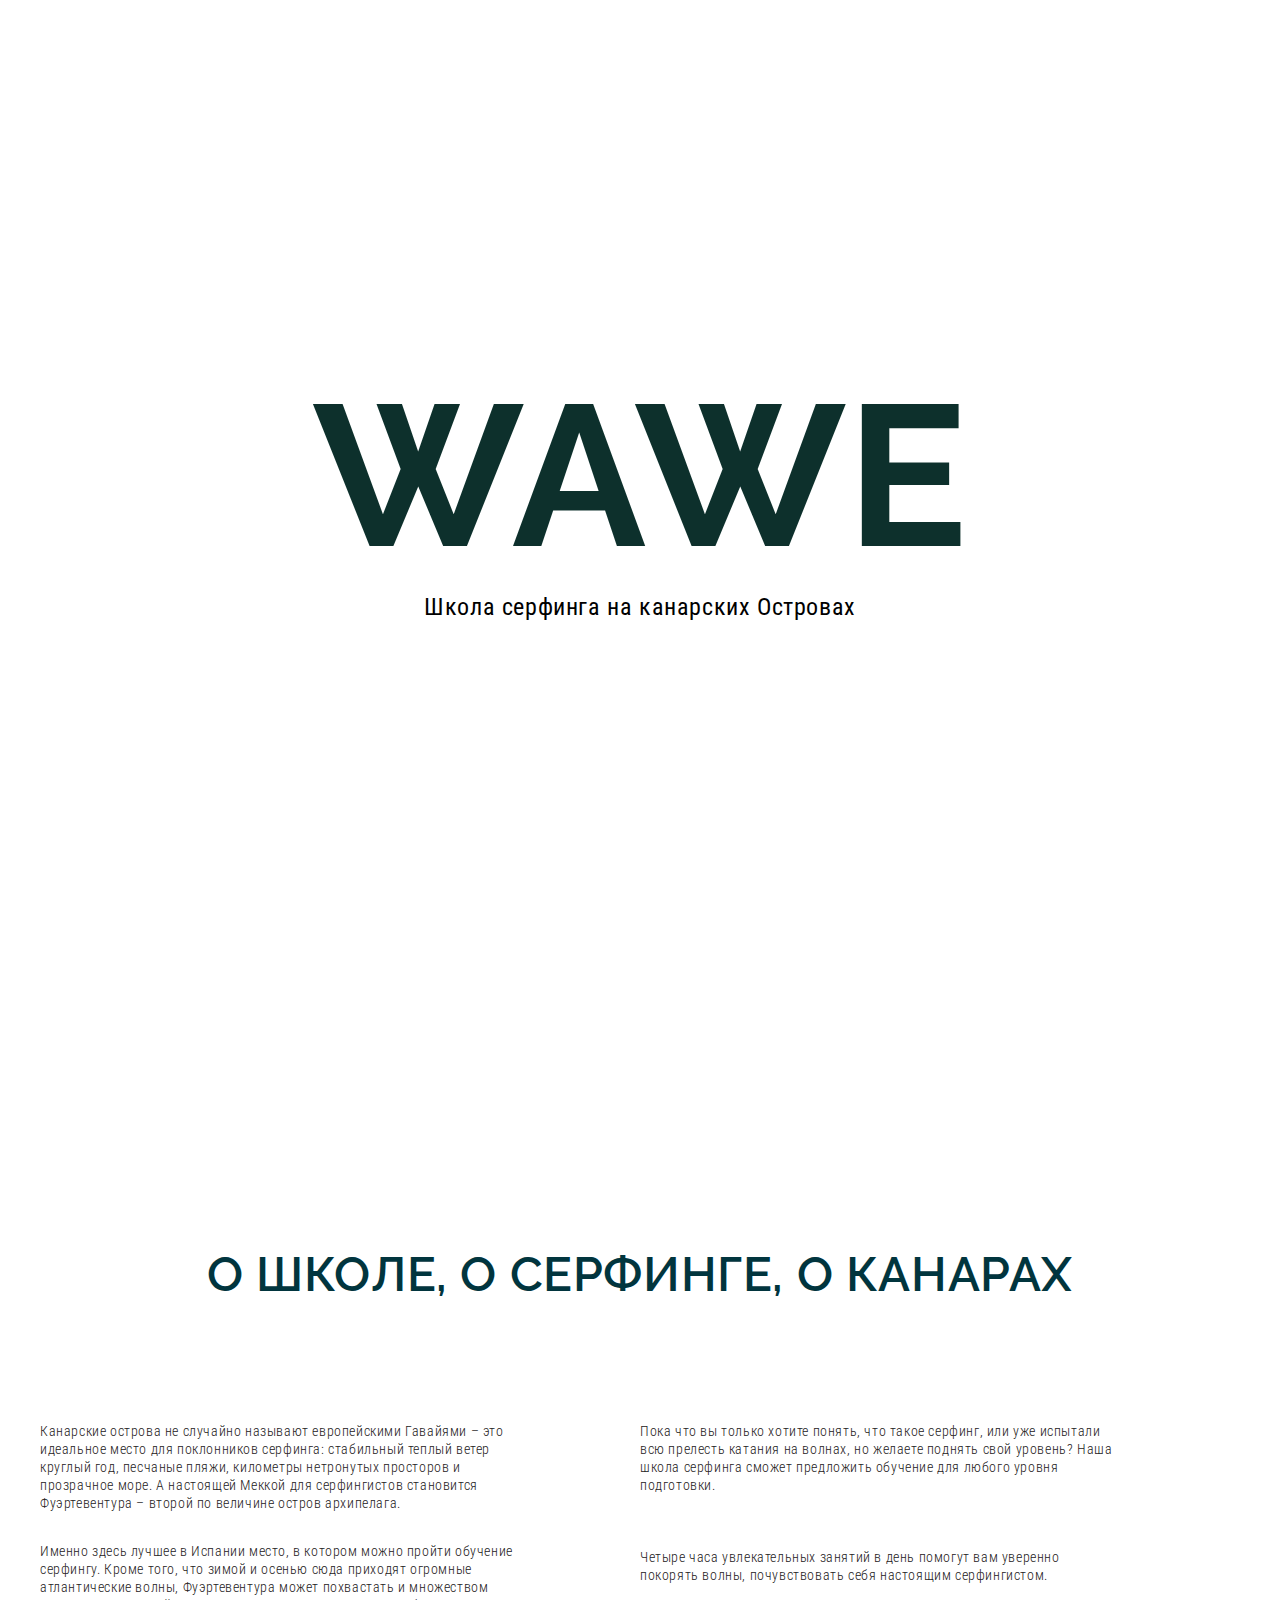
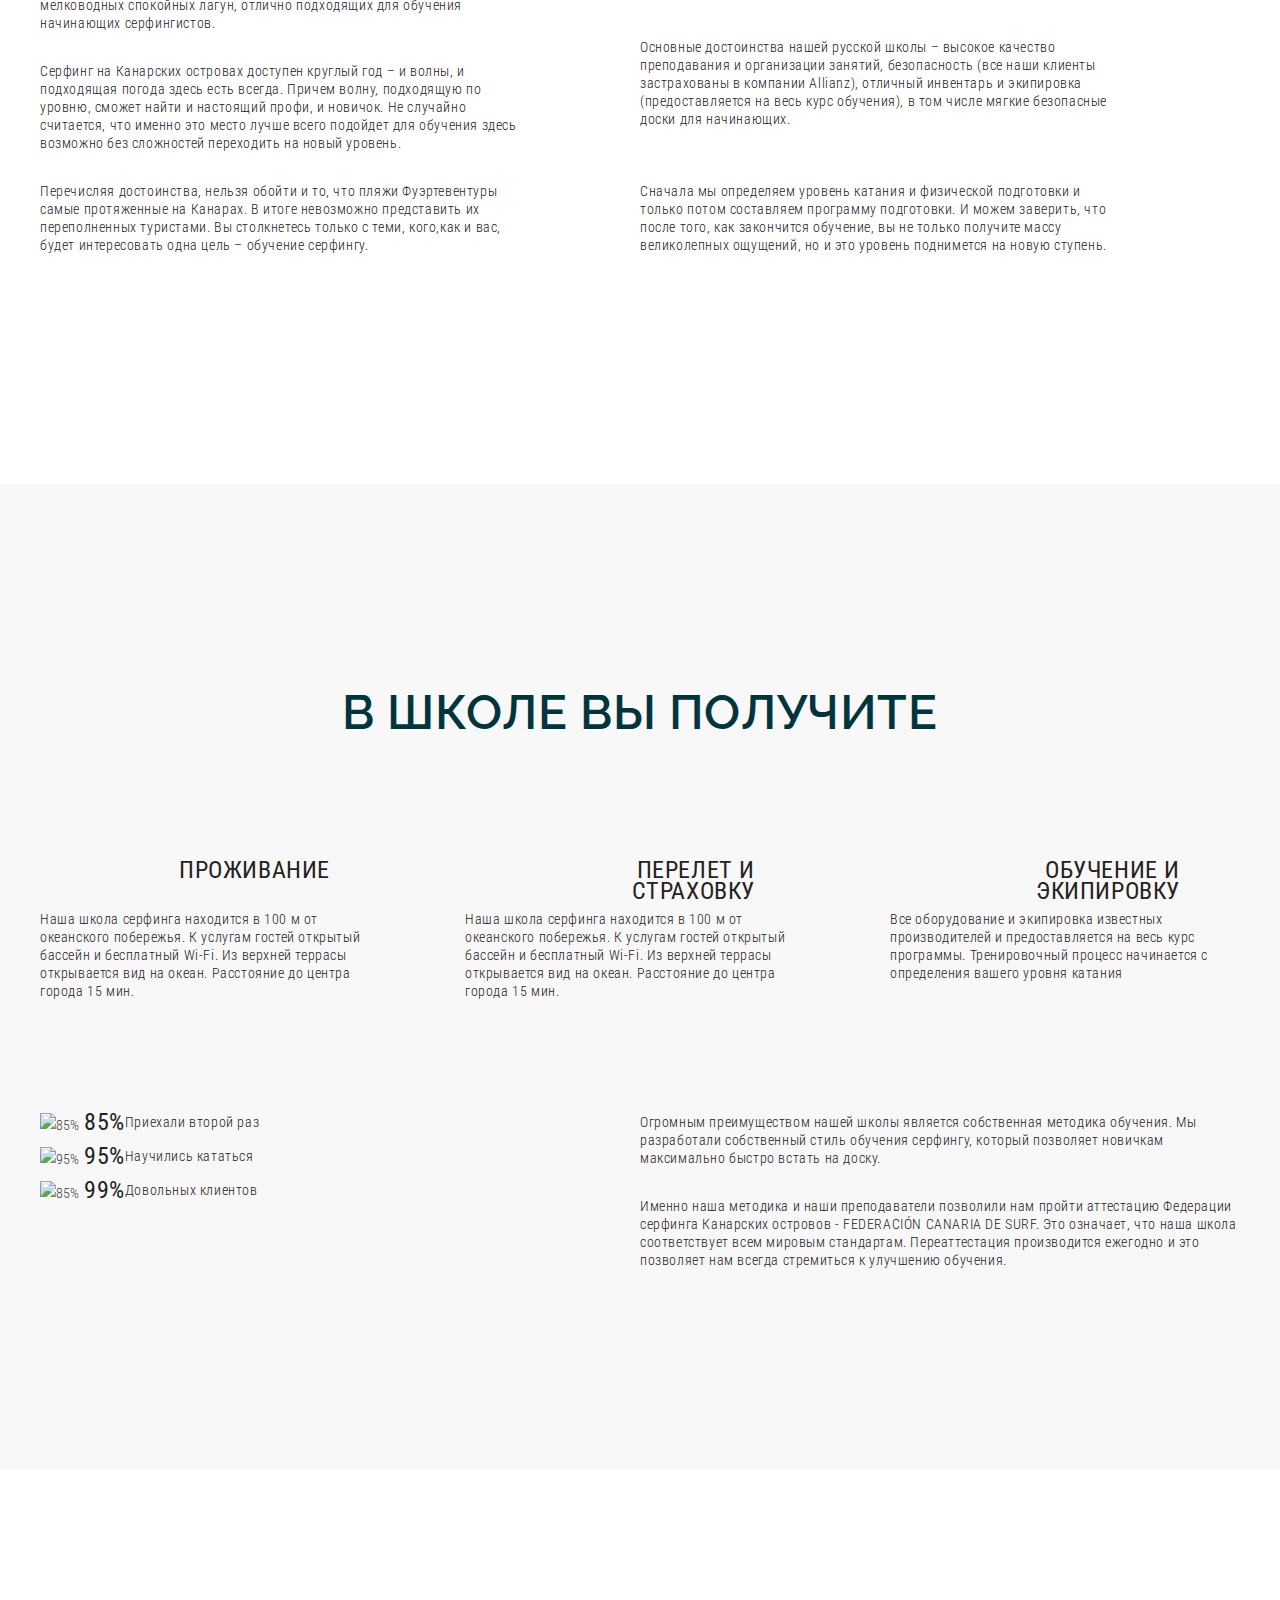
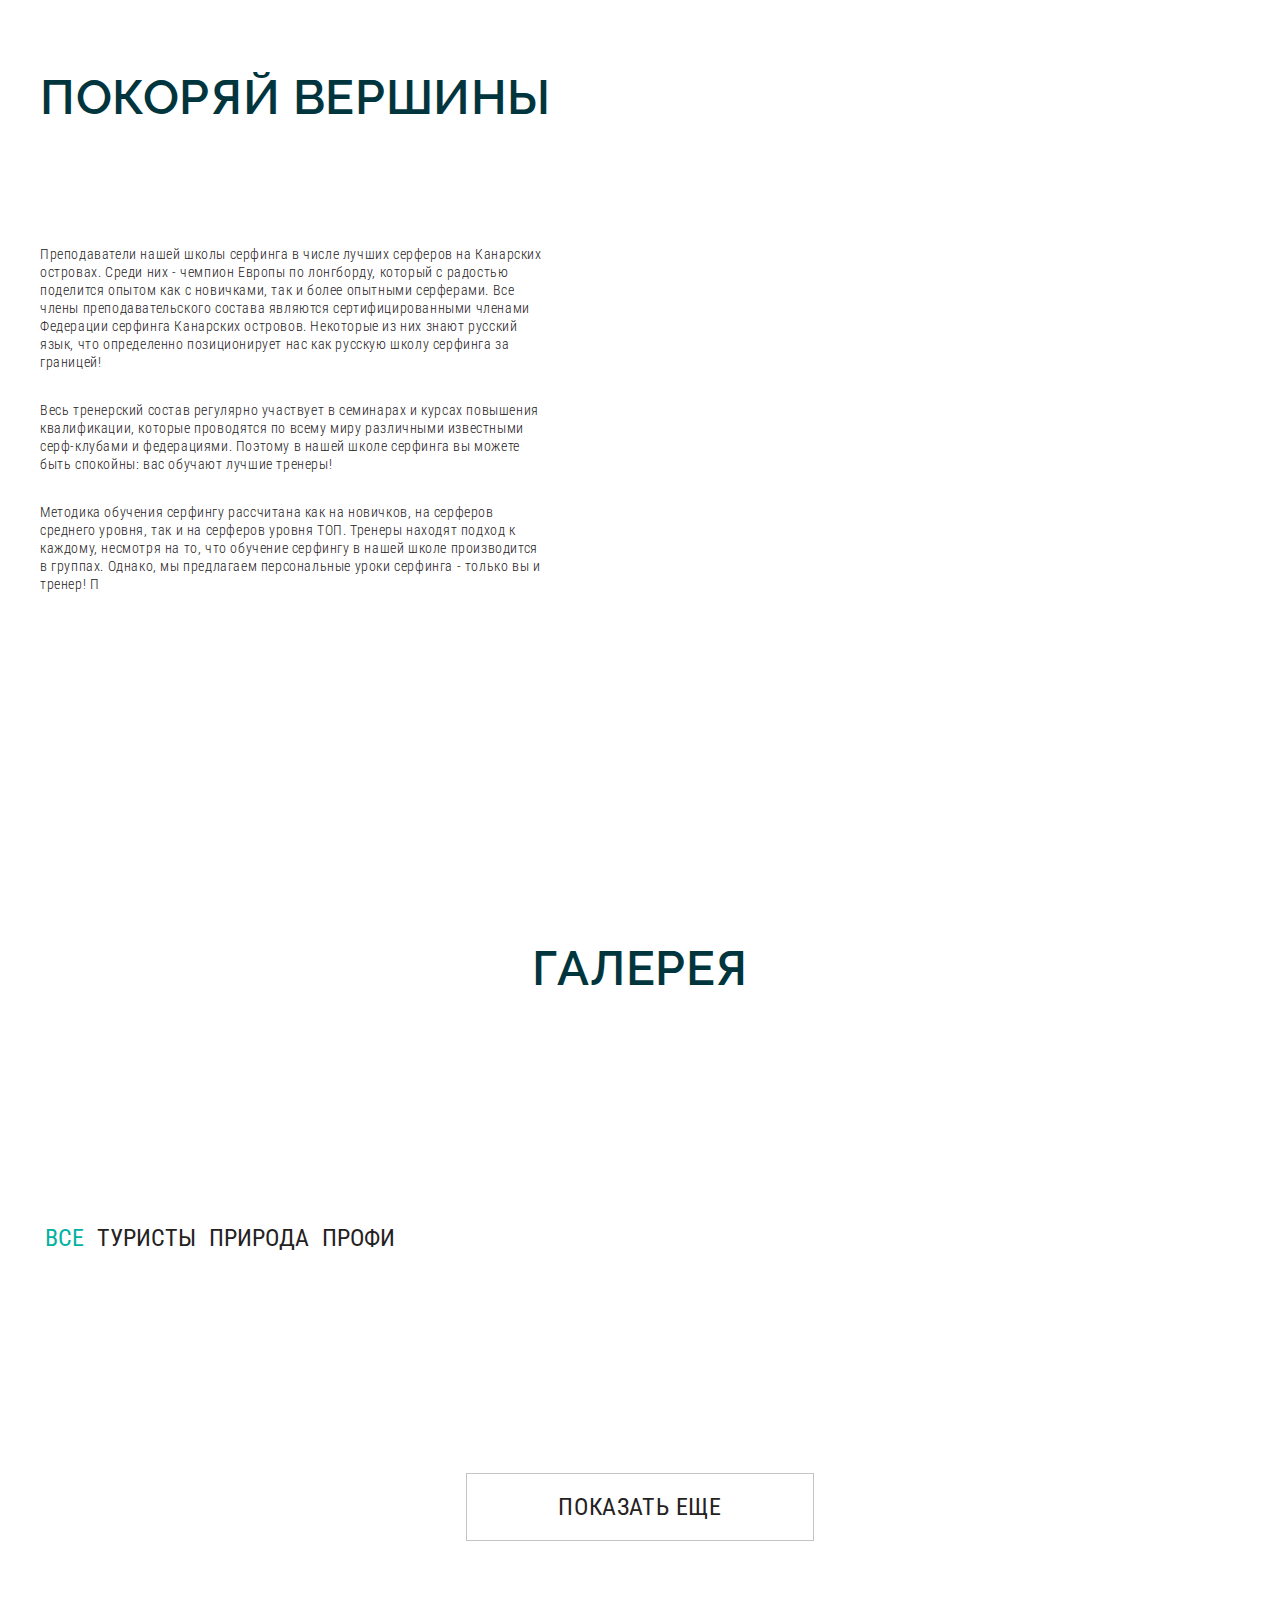
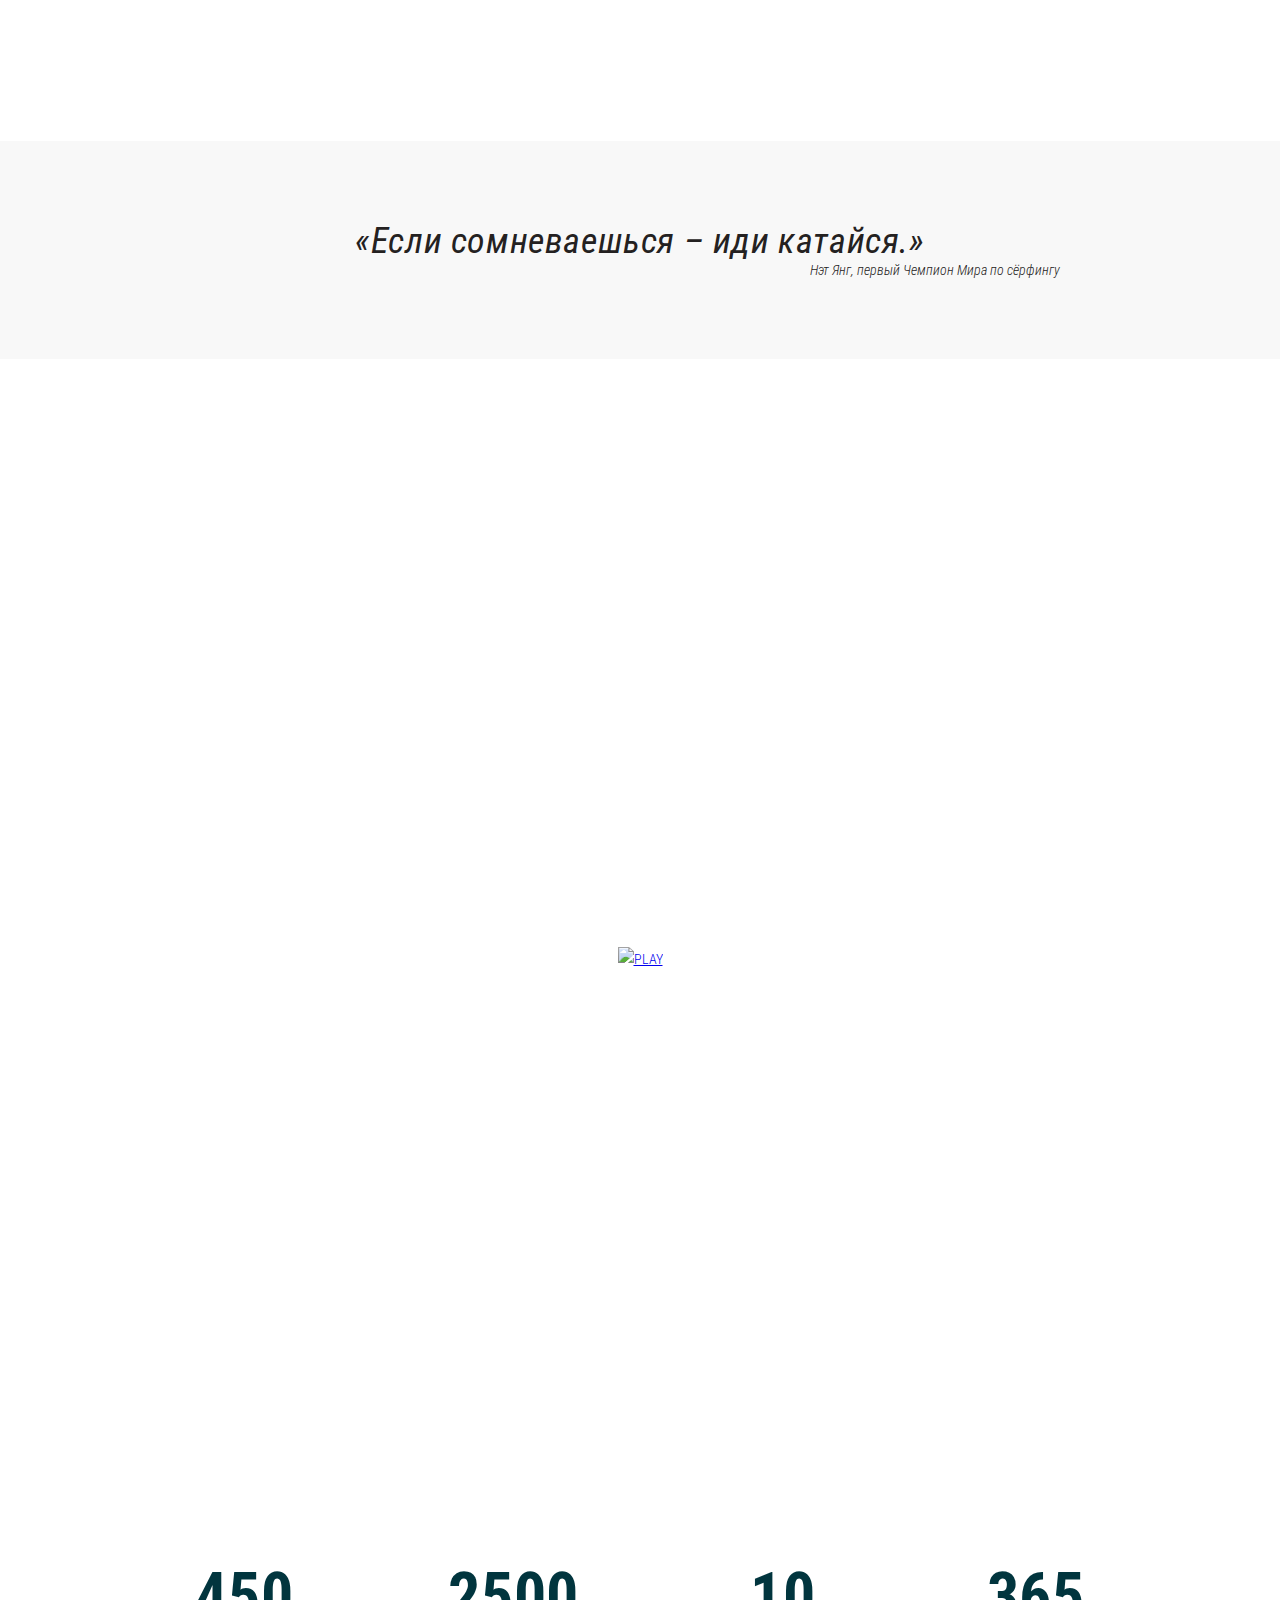
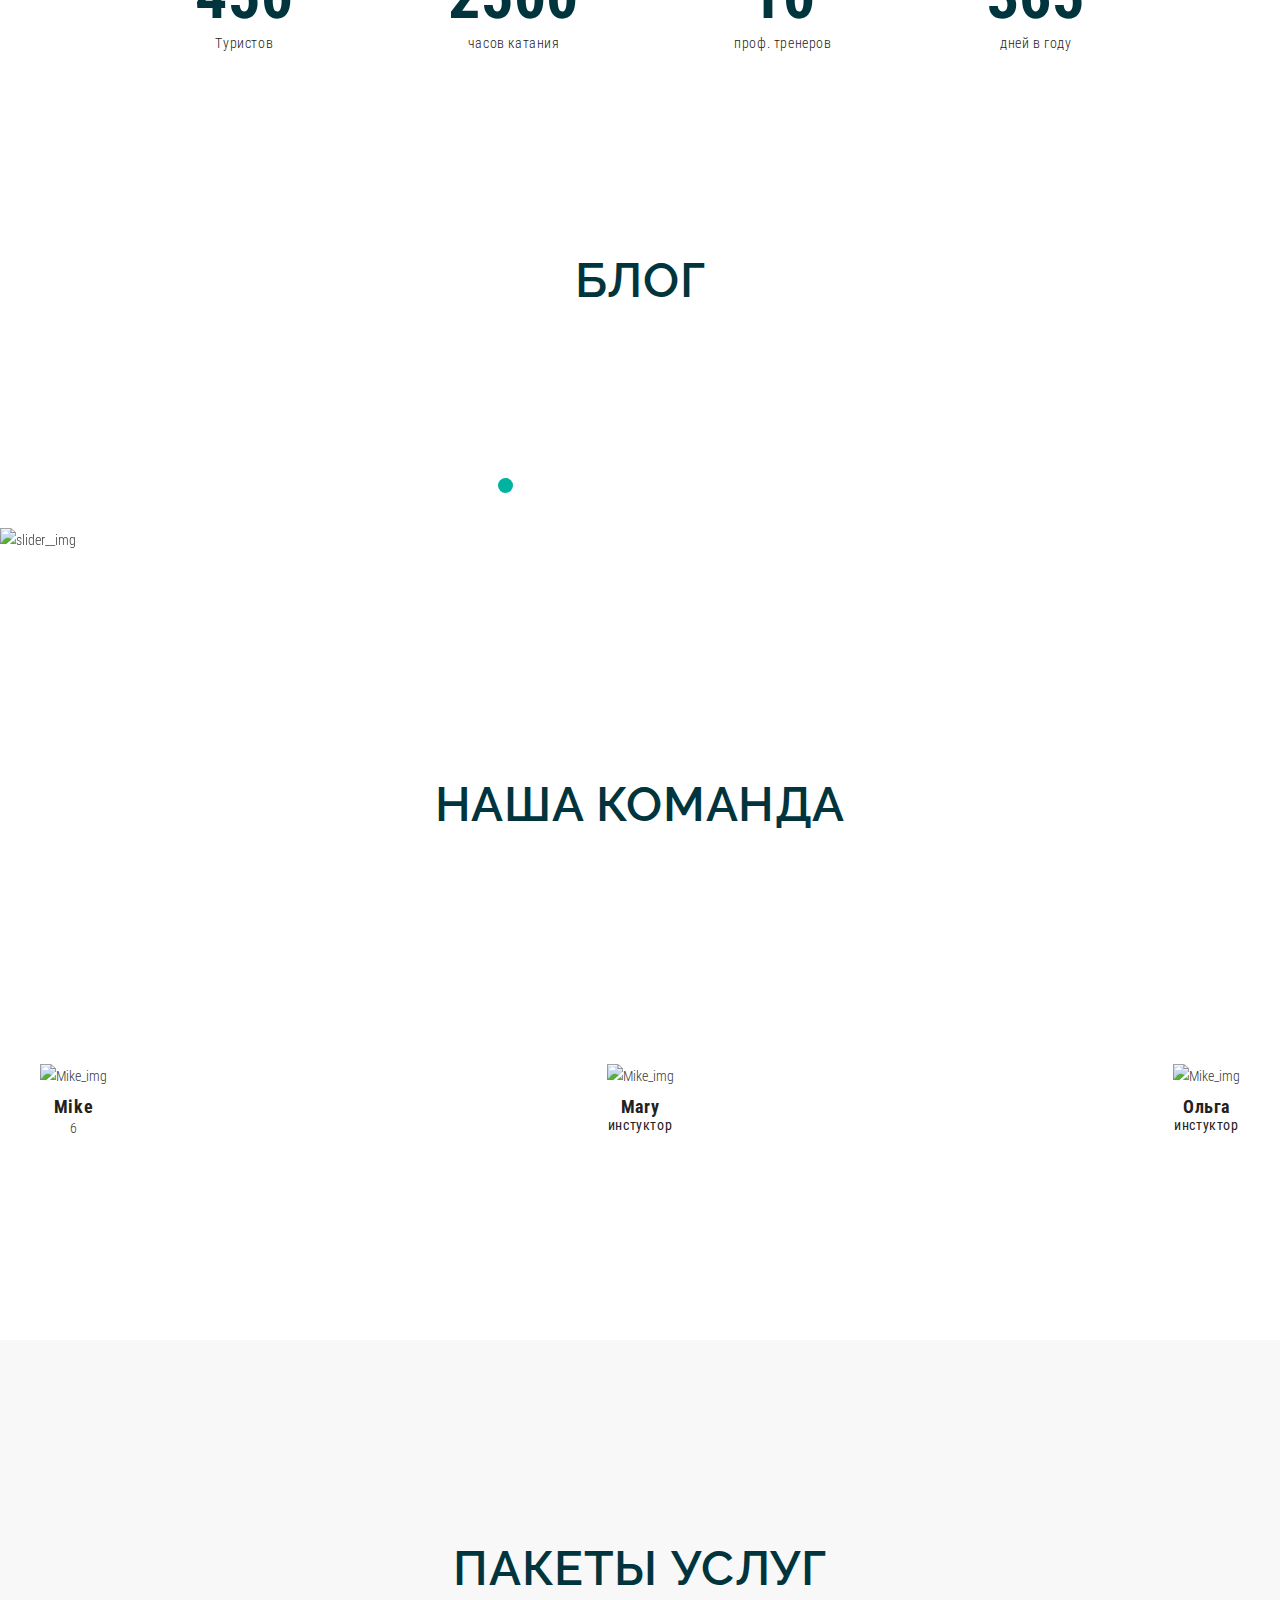
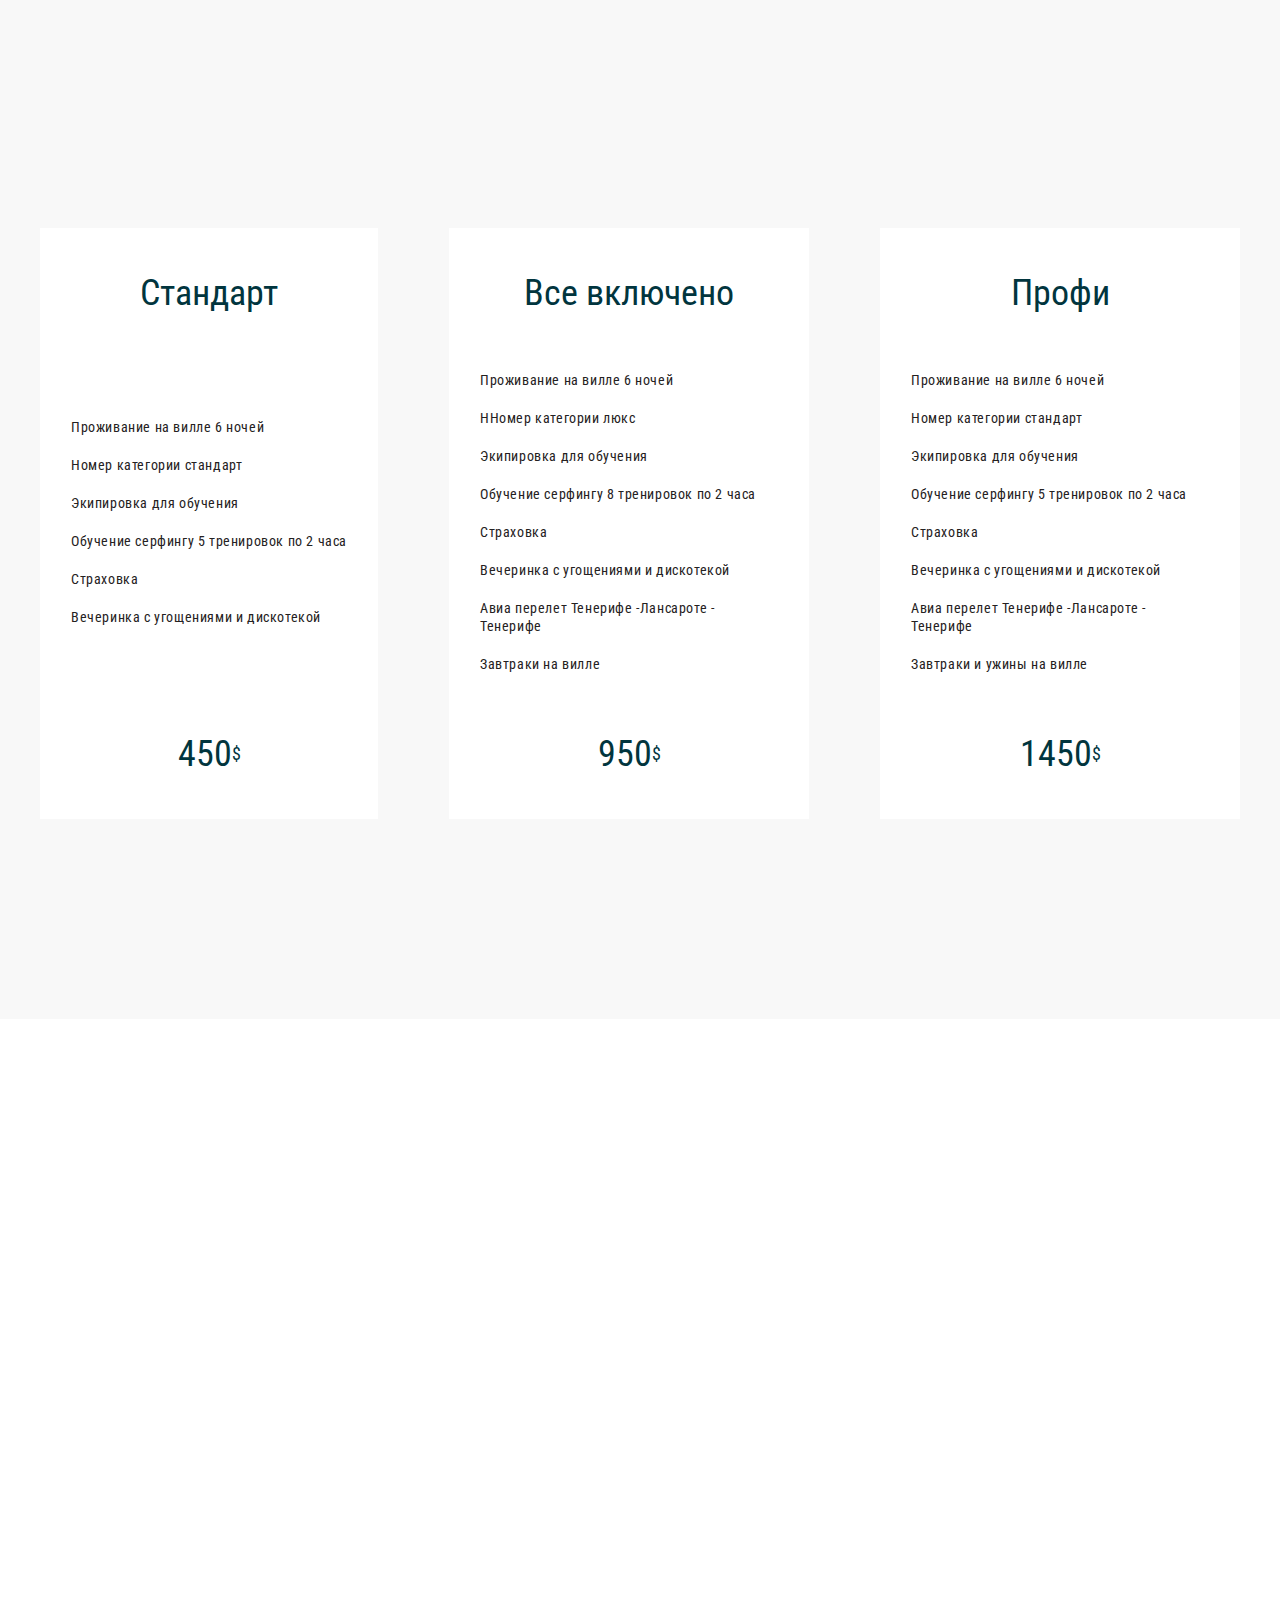
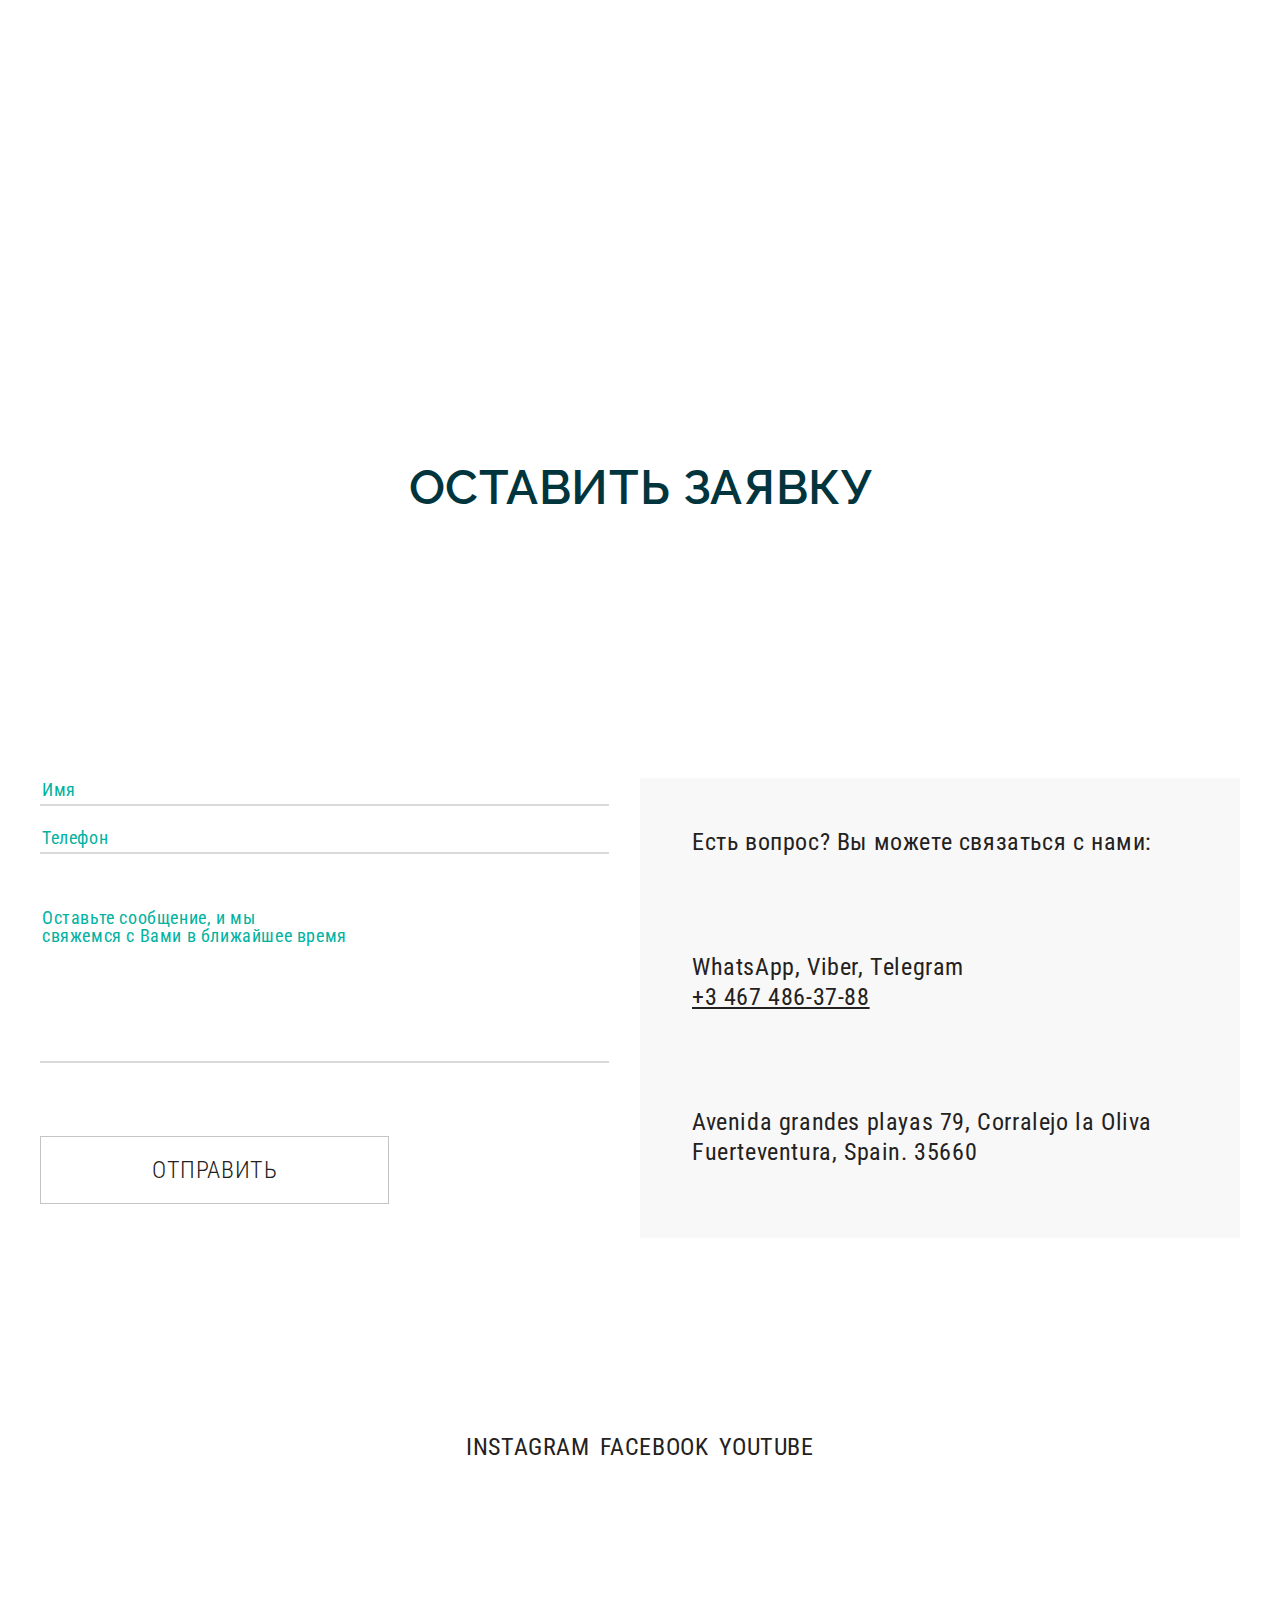
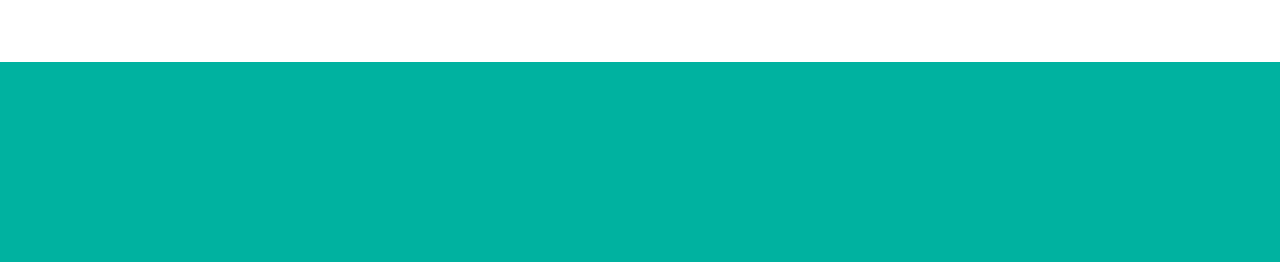
==== commit d74b0c45: "first" ====
--- a/start/index.html
+++ b/start/index.html
@@ -1,391 +1,362 @@
-<!DOCTYPE html>
-<html lang="ru">
-<head>
-  <meta charset="UTF-8">
-  <meta name="viewport" content="width=device-width, initial-scale=1.0">
-  <meta http-equiv="X-UA-Compatible" content="ie=edge">
-  <title>Document</title>
-  <link rel="preconnect" href="https://fonts.googleapis.com">
-<link rel="preconnect" href="https://fonts.gstatic.com" crossorigin>
-<link href="https://fonts.googleapis.com/css2?family=Merriweather:ital,wght@1,300&family=Montserrat:wght@400;500;700&family=Open+Sans:wght@300;400;700&family=Raleway:wght@400;500;700&display=swap" rel="stylesheet">
-<link rel="stylesheet" href="css/jquery.fancybox.min.css">
-<link rel="stylesheet" href="css/reset.css">
-<link rel="stylesheet" href="css/slick.css">
-<!-- <link rel="stylesheet" href="css/slick-theme.css"> -->
-<link rel="stylesheet" href="css/style.css">
-</head>
-<body>
-  
-
-  <header class="header">
-    <div class="header__top">
-        <div class="container">
-        <div class="header__top-inner">
-          <a class="logo" href="#"><img class="logo__img" src="./images/logo.svg" alt="Logo"></a>
-        <nav class="header__nav">
-          <ul class="header__nav-list">
-            <li class="nav__list-item"> 
-             <a href="#" class="header__list-link">HOME</a>
-            </li>
-            <li class="nav__list-item"> 
-             <a href="#" class="header__list-link">ABOUT US</a>
-            </li>
-            <li class="nav__list-item"> 
-             <a href="#" class="header__list-link">PORTFOLIO</a>
-            </li>
-            <li class="nav__list-item"> 
-             <a href="#" class="header__list-link">OUR TEAM</a>
-            </li>
-            <li class="nav__list-item"> 
-             <a href="#" class="header__list-link">BLOG</a>
-            </li>
-            <li class="nav__list-item"> 
-             <a href="#" class="header__list-link">CONTACT</a>
-            </li>
-          </ul>
-        </nav>
-      </div>
-      </div>
-      <div class="header__content">
-        <div class="container">
-<div class="header__content-inner">
-  <h1 class="header__title">O...MARKETING</h1>
-  <h4 class="header__subtitle">DIGITAL MARKETING AGENCY</h4>
-  <a href="#" class="header__icon">
-    <img src="./images/mouse.svg" alt="mouse">
-  </a>
-</div>
-        </div>
-      </div>
-    </div>
-  </header>
-
- <section class="about">
-  <div class="container">
-    <div class="about__inner">
-      <div class="about__title title">
-        About Us
-      </div>
-      <div class="about__text">
-        <p>Практика показывает, что большие продажи далеко не всегда зависят от того, сколько вы потратите на продвижение сайта и рекламную кампанию. Значительно сильнее конечный результат зависит от правильной организации кампании. Мы достигаем максимальной эффективности и помогаем сберечь бюджеты наших клиентов, используя стратегический интернет-маркетинг.
-          </p>
-        <p>Определяем цели продвижения — что наш клиент хочет получить, когда работа будет сделана. Проводим маркетинговые исследования рынка, целевой аудитории, конкурентной среды. При разработке стратегии учитываем все имеющиеся данные.</p>
-      </div>
-    </div>
-  </div>
- </section>
-
- <section class="expertise">
-  <div class="container">
-    <h2 class="expertise__tittle title">
-      Our Expertise
-    </h2>
-    <div class="expertise__inner">
-      <div class="expertise__info">
-        <div class="expertise__info-item">BRANDING
-          <span style="width: calc(100% - 90%);">90%</span>
-        </div>
-        <div class="expertise__info-item">DESIGN
-          <span style="width: calc(100% - 80%);">80%</span>
-        </div>
-        <div class="expertise__info-item">DEVELOPMENT
-          <span style="width: calc(100% - 85%);">85%</span>
-        </div>
-      </div>
-      <div class="expertise__text">
-        <p>В стратегию интернет-маркетинга входит создание имиджевой и рекламной концепции, разработка контент-стратегии, распределение использования различных каналов коммуникации.
-        </p>
-        <p>Реализуем принятую стратегию, отслеживая промежуточные результаты, и корректируя будущие действия с учетом изменений. Главной целью в этом процессе для нас является конечный результат, а не следование планам.</p>
-      </div>
-    </div>
-    <div class="expertise__items">
-      <div class="expertise__item expertise__item--desing">
-        <h4 class="expertise__item-title">
-          GRAPHIC DESIGN
-        </h4>
-        <p class="expertise__item-text">
-          Рекламный дизайн, дизайн упаковки, этикетки, листовок, каталогов, разработка презентаций, дизайн выставочных стендов
-        </p>
-      </div>
-      <div class="expertise__item expertise__item--dev">
-        <h4 class="expertise__item-title">
-          WEB DEVELOPMENT
-        </h4>
-        <p class="expertise__item-text">
-          Разрабатываем веб сайты от концепции до реализации. Дизайн, верстка, программирование и запуск сайт в сеть
-        </p>
-      </div>
-      <div class="expertise__item  expertise__item--marketing">
-        <h4 class="expertise__item-title">
-          MARKETING
-        </h4>
-        <p class="expertise__item-text">
-          Разрабатываем маркетинговое и рекламное продвижение Вашего продукта или услуги под ключ и на любой бюджет.
-        </p>
-      </div>
-    </div>
-  </div>
- </section>
-
- <section class="magic">
-  <div class="container">
-    <div class="magic__inner">
-      <h2 class="magic__title title">
-        Let’s make magic.
-      </h2>
-      <div class="magic__text">
-        <p>
-          Маркетинговое агентство MGN: полный комплекс маркетинговых, рекламных и дизайнерских услуг в Харькове и Украине: маркетинговые исследования рынков, товаров, потребителей, планирование комплекса маркетинга, реклама, проведение рекламных кампаний, брендинг, рекламный дизайн, pr
-        </p>
-        <p>Нами накоплен немалый опыт работы в реальном бизнесе, в самых различных отраслях – от недвижимости до аптечного и медицинского бизнеса. Мы не просто беремся решать задачи наших клиентов, мы сами вышли из бизнес-среды и понимаем суть бизнес-процессов.</p>
-        <p>Мы говорим с бизнесом на одном языке!</p>
-      </div>
-    </div>
-  </div>
- </section>
-
- <section class="portfolio">
-  <div class="container">
-<div class="portfolio__top">
-  <h2 class="portfolio__title title">Portfolio</h2>
-  <div class="portfolio__filter-btn">
-<button class="portfolio__btn" data-filter="all" >ALL</button>
-<button class="portfolio__btn" data-filter=".category-a" >BRANDING</button>
-<button class="portfolio__btn" data-filter=".category-b" >DESIGN</button>
-<button class="portfolio__btn" data-filter=".category-c" >PHOTOGRAPHY</button>
-<button class="portfolio__btn" data-filter=".category-d" >ILLUSTRATION</button>
-  </div>
-</div>
-  </div>
-  <div class="portfolio__content">
-    <div class="portfolio__item mix category-a">
-      <img src="images/portfolio/1.jpg" alt="portfolio-images">
-      <a class="portfolio__item-link" href="#">SHOW PROJECT</a>
-    </div>
-    <div class="portfolio__item mix category-a"><img src="images/portfolio/2.jpg" alt="portfolio-images">
-    <a class="portfolio__item-link" href="#">SHOW PROJECT</a></div>
-    <div class="portfolio__item mix category-b"><img src="images/portfolio/3.jpg" alt="portfolio-images">
-    <a class="portfolio__item-link" href="#">SHOW PROJECT</a></div>
-    <div class="portfolio__item mix category-b"><img src="images/portfolio/4.jpg" alt="portfolio-images">
-    <a class="portfolio__item-link" href="#">SHOW PROJECT</a></div>
-    <div class="portfolio__item mix category-b"><img src="images/portfolio/5.jpg" alt="portfolio-images">
-    <a class="portfolio__item-link" href="#">SHOW PROJECT</a></div>
-    <div class="portfolio__item mix category-c"><img src="images/portfolio/6.jpg" alt="portfolio-images">
-    <a class="portfolio__item-link" href="#">SHOW PROJECT</a></div>
-    <div class="portfolio__item mix category-c"><img src="images/portfolio/7.jpg" alt="portfolio-images">
-    <a class="portfolio__item-link" href="#">SHOW PROJECT</a></div>
-    <div class="portfolio__item mix category-c"><img src="images/portfolio/8.jpg" alt="portfolio-images">
-    <a class="portfolio__item-link" href="#">SHOW PROJECT</a></div>
-    <div class="portfolio__item mix category-d"><img src="images/portfolio/9.jpg" alt="portfolio-images">
-    <a class="portfolio__item-link" href="#">SHOW PROJECT</a></div>
-  </div>
-  <a  class="portfolio__add" href="#">VIEW MORE PROJECTS</a> 
-  <blockquote class="blockquote"> «Неважно какую историю вы рассказываете, главное – сделайте своего покупателя героем»
-    <span class="blockquote__author">Крис Броган</span>
-  </blockquote> 
-  <div class="portfolio__video">
-    <a data-fancybox="" class="portfolio__video-link" href="https://www.youtube.com/watch?v=Bt1zE_VdA10">
-      <img src="./images/play.svg" alt="">
-    </a>
-  </div>
-  <div class="container">  
-    <div class="portfolio__numbers">
-    <h5 class="portfolio__numbers-item">
-      305
-      <span>Web Designs</span>
-    </h5>
-    <h5 class="portfolio__numbers-item">
-      220
-      <span>Logo Designs</span>
-    </h5>
-    <h5 class="portfolio__numbers-item">
-      52
-      <span>Print Designs</span>
-    </h5>
-    <h5 class="portfolio__numbers-item">
-      88
-      <span>Mobile Apps</span>
-    </h5>
-  </div>
-  </div>
-</section>
-
-<section class="slider-blog">
-  <div class="container">
-    <div class="slider-blog__inner">
-      <div class="slider-blog__item">
-        <a class="slider-blog__item-link" href="#">
-          <h3 class="slider-blog__item-title">АНИМИРОВАННЫЙ ЛОГОТИП – 
-            ТРЕНД ИЛИ НЕОБХОДИМОСТЬ?</h3>
-        </a>
-        <p class="slider-blog__item-descr">Что представляет собой анимированный логотип, и в чем его преимущества? И почему сейчас это модно? Давайте обсудим.</p>
-      </div>
-      <div class="slider-blog__item">
-        <a class="slider-blog__item-link" href="#">
-          <h3 class="slider-blog__item-title">АНИМИРОВАННЫЙ ЛОГОТИП – 
-            ТРЕНД ИЛИ НЕОБХОДИМОСТЬ?</h3>
-        </a>
-        <p class="slider-blog__item-descr">Что представляет собой анимированный логотип, и в чем его преимущества? И почему сейчас это модно? Давайте обсудим.</p>
-      </div>
-      <div class="slider-blog__item">
-        <a class="slider-blog__item-link" href="#">
-          <h3 class="slider-blog__item-title">АНИМИРОВАННЫЙ ЛОГОТИП – 
-            ТРЕНД ИЛИ НЕОБХОДИМОСТЬ?</h3>
-        </a>
-        <p class="slider-blog__item-descr">Что представляет собой анимированный логотип, и в чем его преимущества? И почему сейчас это модно? Давайте обсудим.</p>
-      </div>
-      <div class="slider-blog__item">
-        <a class="slider-blog__item-link" href="#">
-          <h3 class="slider-blog__item-title">АНИМИРОВАННЫЙ ЛОГОТИП – 
-            ТРЕНД ИЛИ НЕОБХОДИМОСТЬ?</h3>
-        </a>
-        <p class="slider-blog__item-descr">Что представляет собой анимированный логотип, и в чем его преимущества? И почему сейчас это модно? Давайте обсудим.</p>
-      </div>
-      <div class="slider-blog__item">
-        <a class="slider-blog__item-link" href="#">
-          <h3 class="slider-blog__item-title">АНИМИРОВАННЫЙ ЛОГОТИП – 
-            ТРЕНД ИЛИ НЕОБХОДИМОСТЬ?</h3>
-        </a>
-        <p class="slider-blog__item-descr">Что представляет собой анимированный логотип, и в чем его преимущества? И почему сейчас это модно? Давайте обсудим.</p>
-      </div>
-      <div class="slider-blog__item">
-        <a class="slider-blog__item-link" href="#">
-          <h3 class="slider-blog__item-title">АНИМИРОВАННЫЙ ЛОГОТИП – 
-            ТРЕНД ИЛИ НЕОБХОДИМОСТЬ?</h3>
-        </a>
-        <p class="slider-blog__item-descr">Что представляет собой анимированный логотип, и в чем его преимущества? И почему сейчас это модно? Давайте обсудим.</p>
-      </div>
-    </div>
-    <!-- <button type="button" class="slick-prev"><img src="./images/arrPrev.svg" alt="arrPrev"></button>
-    <button type="button" class="slick-next"><img src="./images/arrNext.svg" alt="arrNext"></button> -->
-  </div>
-</section>
-
-<section class="team">
-  <div class="container">
-    <h2 class="title team__title">Our Team</h2>
-    <div class="team__items">
-      <div class="team__item">
-        <img class="" src="./images/team__01.jpg" alt="МАКС">
-        <h6 class="team__name">
-          МАКС
-        </h6>
-        <p class="team__position">CEO</p>
-      </div>
-      <div class="team__item">
-        <img class="" src="./images/team__02.jpg" alt="АНЯ">
-        <h6 class="team__name">
-          АНЯ
-        </h6>
-        <p class="team__position">Co-Founder</p>
-      </div>
-      <div class="team__item">
-        <img class="" src="./images/team__03.jpg" alt="МИЛА">
-        <h6 class="team__name">
-          МИЛА
-        </h6>
-        <p class="team__position">Designer</p>
-      </div>
-
-    </div>
-  </div>
-</section>
-
-<section class="pricing">
-  <div class="container">
-    <h2 class="title pricing__title">
-      Pricing Plans
-    </h2>
-    <div class="pricing__items">
-      <ul class="pricing__item">
-        <li class="pricing__item-name">Basic</li>
-        <li class="pricing__item-num"><sup>$</sup>290</li>
-        <li>1 Logo Design</li>
-        <li>1 Website Design</li>
-        <li>1 Domain Free</li>
-        <li>3 Month License</li>
-        <li>1 GB Storage</li>
-        <li><a class="pricing__item-link" href="">CHOOSE PLAN</a></li>
-      </ul>
-      <ul class="pricing__item">
-        <li class="pricing__item-name">Starter</li>
-        <li class="pricing__item-num"><sup>$</sup>500</li>
-        <li>2 Logo Design</li>
-        <li>2 Website Design</li>
-        <li>1 Domain Free</li>
-        <li>6 Month License</li>
-        <li>1 GB Storage</li>
-        <li><a class="pricing__item-link" href="">CHOOSE PLAN</a></li>
-      </ul>
-      <ul class="pricing__item">
-        <li class="pricing__item-name">Professional</li>
-        <li class="pricing__item-num"><sup>$</sup>1500</li>
-        <li>3 Logo Design</li>
-        <li>3 Website Design</li>
-        <li>2 Domain Free</li>
-        <li>12 Month License</li>
-        <li>2 GB Storage</li>
-        <li><a class="pricing__item-link" href="">CHOOSE PLAN</a></li>
-      </ul>
-    </div>
-  </div>
-</section>
-
-<div class="clients">
-  <div class="container">
-<ul class="clients__list">
-  <li><img src="images/clients/1.png" alt=""></li>
-  <li><img src="images/clients/2.png" alt=""></li>
-  <li><img src="images/clients/3.png" alt=""></li>
-  <li><img src="images/clients/4.png" alt=""></li>
-  <li><img src="images/clients/5.png" alt=""></li>
-  <li><img src="images/clients/6.png" alt=""></li>
-</ul>
-  </div>
-</div>
-
-<section class="connection">
-  <div class="container">
-    <h2 class="title connection__title">Get in Touch</h2>
-      <form class="form">
-        <input class="" placeholder="ИМЯ" type="text">
-        <input class="" placeholder="EMAIL" type="text">
-        <textarea placeholder="ВАШЕ СООБЩЕНИЕ"></textarea>
-        <button class="form__btn" type="submit">ОТПРАВИТЬ</button>
-      </form>
-  </div>
-</section>
-
-<footer class="footer">
-  <!-- <div class="container"></div> -->
-  <div class="footer__top">
-    <a class="footer__logo" href="#"><img class="logo__img" src="./images/logo_whitesvg.svg" alt="Logo"></a>
-     <ul class="footer__social">
-      <li class="footer__social-list"><a class="footer__social-link" href="#">FACEBOOK</a></li>
-      <li class="footer__social-list"><a class="footer__social-link" href="#">TWITTER</a></li>
-      <li class="footer__social-list"><a class="footer__social-link" href="#">GOOGLE+</a></li>
-      <li class="footer__social-list"><a class="footer__social-link" href="#">BEHANCE</a></li>
-      <li class="footer__social-list"><a class="footer__social-link" href="#">DRIBBLE</a></li>
-      <li class="footer__social-list"><a class="footer__social-link" href="#">INSTAGRAM</a></li>
-     </ul> 
-     <div class="footer__contact">
-      <adress class="aderss">
-        Украина, Харьков ул. Тобольская, 63
-      </adress>
-      <a class="phone" href="tel:+3806765252222">(38067) 65 252 222</a>
-      <a class="mail" href="mailto:info@mail.com">info@mail.com</a>
-     </div>
-<a class="to_top" href="#">
-  <img src="./images/totop.svg" alt="">
-</a>
-  </div>
-  <div class="footer__copy">@2020 O...Marketing</div>
-</footer>
- 
-  <script src="https://ajax.googleapis.com/ajax/libs/jquery/3.5.1/jquery.min.js"></script>
-  <script src="js/jquery.fancybox.min.js"></script>
-  <script src="js/mixitup.min.js"></script>
-  <script src="js/slick.min.js"></script>
-  <script src="js/main.js"></script>
-</body>
+<!DOCTYPE html>
+<html lang="ru">
+<head>
+  <meta charset="UTF-8">
+  <meta name="viewport" content="width=device-width, initial-scale=1.0">
+  <meta http-equiv="X-UA-Compatible" content="ie=edge">
+  <title>Document</title>
+<link rel="preconnect" href="https://fonts.googleapis.com">
+<link rel="preconnect" href="https://fonts.gstatic.com" crossorigin>
+<link href="https://fonts.googleapis.com/css2?family=Raleway:wght@600;700&family=Roboto+Condensed:ital,wght@0,300;0,400;0,700;1,400&display=swap" rel="stylesheet">
+<link rel="stylesheet" href="css/jquery.fancybox.min.css">
+<link rel="stylesheet" href="css/reset.css">
+<link rel="stylesheet" href="css/slick.css">
+<!-- <link rel="stylesheet" href="css/slick-theme.css"> -->
+<link rel="stylesheet" href="css/style.css">
+</head>
+<body>
+  
+<header class="header">
+<div class="container">
+  <div class="header__top">
+    <a href="">
+      <img class="logo" src="./images/logo.svg" alt="LOGO">
+    </a>
+      <ul class="header__menu">
+        <li class="menu__item"><a class="menu__item-link" href="#">О нас</a></li>
+        <li class="menu__item"><a class="menu__item-link" href="#">Услуги</a></li>
+        <li class="menu__item"><a class="menu__item-link" href="#">Стоимость</a></li>
+        <li class="menu__item"><a class="menu__item-link" href="#">Блог</a></li>
+        <li class="menu__item"><a class="menu__item-link" href="#">Команда</a></li>
+        <li class="menu__item"><a class="menu__item-link" href="#">Контакты</a></li>
+      </ul>
+  </div>
+  <div class="header__main">
+    <h2 class="header__title">WAWE</h2>
+    <div class="header__descr">Школа серфинга на канарских Островах</div>
+    <img class="header__icon" src="./images/header-icon.svg" alt="">
+  </div>
+</div>
+</header>
+
+<section class="about">
+  <div class="container">
+    <h3 class="title about__title">О  ШКОЛЕ, О СЕРФИНГЕ, О КАНАРАХ</h3>
+    <div class="about__wrapper">
+      <div class="about__text">
+        <p>Канарские острова не случайно называют европейскими Гавайями – это идеальное место для поклонников серфинга: стабильный теплый ветер круглый год, песчаные пляжи, километры нетронутых просторов и прозрачное море. А настоящей Меккой для серфингистов становится Фуэртевентура – второй по величине остров архипелага.</p>
+        <p>Именно здесь лучшее в Испании место, в котором можно пройти обучение серфингу. Кроме того, что зимой и осенью сюда приходят огромные атлантические волны, Фуэртевентура может похвастать и множеством мелководных спокойных лагун, отлично подходящих для обучения начинающих серфингистов.</p>
+        <p>Серфинг на Канарских островах доступен круглый год – и волны, и подходящая погода здесь есть всегда. Причем волну, подходящую по уровню, сможет найти и настоящий профи, и новичок. Не случайно считается, что именно это место лучше всего подойдет для обучения здесь возможно без сложностей переходить на новый уровень.</p>
+        <p>Перечисляя достоинства, нельзя обойти и то, что пляжи Фуэртевентуры самые протяженные на Канарах. В итоге невозможно представить их переполненных туристами. Вы столкнетесь только с теми, кого,как и вас, будет интересовать одна цель – обучение серфингу.</p>
+      </div>
+      <div class="about__text">
+        <p>Пока что вы только хотите понять, что такое серфинг, или уже испытали всю прелесть катания на волнах, но желаете поднять свой уровень? Наша школа серфинга сможет предложить обучение для любого уровня подготовки.
+        </p>
+        <p>Четыре часа увлекательных занятий в день помогут вам уверенно покорять волны, почувствовать себя настоящим серфингистом.</p>
+        <p>Основные достоинства нашей русской школы – высокое качество преподавания и организации занятий, безопасность (все наши клиенты застрахованы в компании Allianz), отличный инвентарь и экипировка (предоставляется на весь курс обучения), в том числе мягкие безопасные доски для начинающих.</p>
+        <p>Сначала мы определяем уровень катания и физической подготовки и только потом составляем программу подготовки. И можем заверить, что после того, как закончится обучение, вы не только получите массу великолепных ощущений, но и это уровень поднимется на новую ступень.</p>
+      </div>
+    </div>
+  </div>
+</section>
+  
+<section class="services">
+  <div class="container">
+    <h3 class="title services__title">В  ШКОЛЕ ВЫ ПОЛУЧИТЕ</h3>
+    <div class="services__top">
+      <div class="services__top-item">
+        <div class="top__item-title services-icon01">ПРОЖИВАНИЕ</div>
+        <p class="top__item-text" >Наша школа серфинга находится в 100 м от океанского побережья. К услугам гостей открытый бассейн и бесплатный Wi-Fi. Из верхней террасы открывается вид на океан. Расстояние до центра города 15 мин. </p>
+      </div>
+      <div class="services__top-item">
+        <div class="top__item-title services-icon02">ПЕРЕЛЕТ И <br>
+          СТРАХОВКУ</div>
+        <p class="top__item-text" >Наша школа серфинга находится в 100 м от океанского побережья. К услугам гостей открытый бассейн и бесплатный Wi-Fi. Из верхней террасы открывается вид на океан. Расстояние до центра города 15 мин. </p>
+      </div>
+      <div class="services__top-item">
+        <div class="top__item-title services-icon03">ОБУЧЕНИЕ И <br>
+          ЭКИПИРОВКУ</div>
+        <p class="top__item-text" >Все оборудование и экипировка известных производителей и предоставляется на весь курс программы. Тренировочный процесс начинается с определения вашего уровня катания </p>
+      </div>
+    </div>
+    <div class="services__stats">
+      <div class="stats__items">
+        <div class="stats__item">
+          <img class="stats__icon" src="./images/icon85.svg" alt="85%"><span>85%</span>
+          <div class="stats__title">Приехали второй раз</div> 
+        </div>
+        <div class="stats__item">
+          <img class="stats__icon" src="./images/icon95.svg" alt="95%"><span>95%</span>
+          <div class="stats__title">Научились кататься</div> 
+        </div>
+        <div class="stats__item">
+          <img class="stats__icon" src="./images/icon99.svg" alt="85%"><span>99%</span>
+          <div class="stats__title">Довольных клиентов</div> 
+        </div>
+      </div>
+      <div class="stats__text">
+        <p>Огромным преимуществом нашей школы является собственная методика обучения. Мы разработали собственный стиль обучения серфингу, который позволяет новичкам максимально быстро встать на доску. </p>
+        <p>Именно наша методика и наши преподаватели позволили нам пройти аттестацию Федерации серфинга Канарских островов - FEDERACIÓN CANARIA DE SURF. Это означает, что наша школа соответствует всем мировым стандартам. Переаттестация производится ежегодно и это позволяет нам всегда стремиться к улучшению обучения.</p>
+      </div>
+    </div>
+  </div>
+</section>
+
+<section class="conquer">
+  <div class="container">
+    <h3 class="title conquer__title">ПОКОРЯЙ ВЕРШИНЫ</h3>
+    <div class="conquer__text">
+      <p>Преподаватели нашей школы серфинга в числе лучших серферов на Канарских островах. Среди них - чемпион Европы по лонгборду, который с радостью поделится опытом как с новичками, так и более опытными серферами. 
+        Все члены преподавательского состава являются сертифицированными членами Федерации серфинга Канарских островов. Некоторые из них знают русский язык, что определенно позиционирует нас как русскую школу серфинга за границей!</p>
+      <p>Весь тренерский состав регулярно участвует в семинарах и курсах повышения квалификации, которые проводятся по всему миру различными известными серф-клубами и федерациями. Поэтому в нашей школе серфинга вы можете быть спокойны: вас обучают лучшие тренеры!</p>
+      <p>Методика обучения серфингу рассчитана как на новичков, на серферов среднего уровня, так и на серферов уровня ТОП. Тренеры находят подход к каждому, несмотря на то, что обучение серфингу в нашей школе производится в группах. Однако, мы предлагаем персональные уроки серфинга - только вы и тренер! П</p>
+    </div>
+  </div>
+</section>
+
+<section class="gallery">
+  <div class="container">
+    <h3 class="title gallery__title">ГАЛЕРЕЯ</h3>
+
+    <!-- <div class="gallety__content">
+      <div class="mix category-a" data-order="1">
+        <img src="./images/gallery-img01.jpg" alt="">
+      </div>
+      
+      <div class="mix category-b" data-order="2">
+        <img src="./images/gallery-img02.jpg" alt="">
+      </div>
+      <div class="mix category-b category-c" data-order="3">
+        <img src="./images/gallery-img03.jpg" alt="">
+      </div>
+      <div class="mix category-a category-d" data-order="4">
+        <img src="./images/gallery-img04.jpg" alt="">
+      </div>
+      <div class="mix category-a category-d" data-order="1">
+        <img src="./images/gallery-img05.jpg" alt="">
+      </div>
+      <div class="mix category-a category-d" data-order="2">
+        <img src="./images/gallery-img06.jpg" alt="">
+      </div>
+  </div> -->
+
+<button class="button-mix" type="button" data-filter="all">ВСЕ</button>
+<button class="button-mix" type="button" data-filter=".category-a">ТУРИСТЫ</button>
+<button class="button-mix" type="button" data-filter=".category-b">ПРИРОДА</button>
+<button class="button-mix" type="button" data-filter=".category-c">ПРОФИ</button>
+
+  <div class="parent">
+    <div class="div1 mix category-a">
+      <img src="./images/gallery-img01.jpg" alt="">
+    </div>
+    <div class="div2 mix category-b"> 
+      <img src="./images/gallery-img02.jpg" alt="">
+    </div>
+    <div class="div3 mix category-a">
+      <img src="./images/gallery-img03.jpg" alt=""> 
+    </div>
+    <div class="div4 mix category-c">
+      <img src="./images/gallery-img04.jpg" alt="">
+    </div>
+    <div class="div5 mix category-a">
+      <img src="./images/gallery-img05.jpg" alt="">
+       </div>
+    <div class="div6 mix category-b">
+      <img src="./images/gallery-img06.jpg" alt=""> </div>
+    </div>
+
+    <button class="
+    more">ПОКАЗАТЬ ЕЩЕ</button>
+
+  </div>
+</section>
+
+<blockquote class="blockquote">
+  <div class="container">
+    <div class="blockquote__title">«Если сомневаешься – иди катайся.»</div>
+    <div class="blockquote__descr">Нэт Янг, первый Чемпион Мира по сёрфингу</div>
+  </div>
+</blockquote>
+
+<div class="popup">
+  <a data-fancybox href="https://www.youtube.com/watch?v=9RMHHwJ9Eqk&ab_channel=FaeChild%E2%9D%80AKABijouViolet">
+    <img class="popup-img" src="./images/popup-iconspng.png" alt="PLAY">
+  </a>
+</div>
+
+<div class="indicators">
+  <div class="container">
+    <div class="indicators__items">
+      <div class="indicator__item">
+        <div class="indicators__title">450</div>
+        <div class="indicators__descr">Туристов</div>
+      </div>
+      <div class="indicator__item">
+        <div class="indicators__title">2500</div>
+        <div class="indicators__descr">часов катания</div>
+      </div>
+      <div class="indicator__item">
+        <div class="indicators__title">10</div>
+        <div class="indicators__descr">проф. тренеров</div>
+      </div>
+      <div class="indicator__item">
+        <div class="indicators__title">365</div>
+        <div class="indicators__descr">дней в году</div>
+      </div>
+    </div>
+  </div>
+</div>
+
+<section class="slider">
+  <div class="container">
+    <div class="title slider__title">БЛОГ</div>
+  </div>
+
+    <div class="slider__items">
+      <div class="slider__item">
+        <img class="slider__item-img" src="./images/slider__img.png" alt="slider__img">
+      </div>
+      <div class="slider__item">
+        <img class="slider__item-img" src="./images/slider__img.png" alt="slider__img">
+      </div>      <div class="slider__item">
+        <img class="slider__item-img" src="./images/slider__img.png" alt="slider__img">
+      </div>      <div class="slider__item">
+        <img class="slider__item-img" src="./images/slider__img.png" alt="slider__img">
+      </div>      <div class="slider__item">
+        <img class="slider__item-img" src="./images/slider__img.png" alt="slider__img">
+      </div>      <div class="slider__item">
+        <img class="slider__item-img" src="./images/slider__img.png" alt="slider__img">
+      </div>      <div class="slider__item">
+        <img class="slider__item-img" src="./images/slider__img.png" alt="slider__img">
+      </div>      <div class="slider__item">
+        <img class="slider__item-img" src="./images/slider__img.png" alt="slider__img">
+      </div>      <div class="slider__item">
+        <img class="slider__item-img" src="./images/slider__img.png" alt="slider__img">
+      </div>      <div class="slider__item">
+        <img class="slider__item-img" src="./images/slider__img.png" alt="slider__img">
+      </div>
+  </div>
+</section>
+
+<div class="team">
+  <div class="container">
+    <div class="title team__title">НАША КОМАНДА</div>
+    <div class="team__items">
+      <div class="team__item">
+        <img class="team__img" src="./images/team__img01.jpg" alt="Mike_img">
+        <div class="team__name">
+          Mike
+        </div>
+6      </div>
+      <div class="team__item">
+        <img class="team__img" src="./images/team__img02.jpg" alt="Mike_img">
+        <div class="team__name">
+          Mary
+        </div>
+        <div class="team__position">инстуктор</div>
+      </div>
+      <div class="team__item">
+        <img class="team__img" src="./images/team__img03.jpg" alt="Mike_img">
+        <div class="team__name">
+          Ольга
+        </div>
+        <div class="team__position">инстуктор</div>
+      </div>
+    </div>
+  </div>
+</div>
+
+<section class="packageservises">
+  <div class="container">
+    <div class="title packageservises__title">ПАКЕТЫ УСЛУГ</div>
+    <div class="packageservises__items">
+      <div class="packageservises__item">
+        <div class="packageservises__card-title">Стандарт</div>
+        <div class="packageservises__text">
+          <p>Проживание на вилле 6 ночей </p>
+          <p>Номер категории стандарт</p>
+          <p>Экипировка для обучения</p>
+          <p>Обучение серфингу 5 тренировок по 2 часа</p>
+          <p>Страховка</p>
+          <p>Вечеринка с угощениями и дискотекой</p>
+        </div>
+        <div class="packageservises__prise">450<span>$</span></div>
+      </div>
+
+      <div class="packageservises__item">
+        <div class="packageservises__card-title">Все включено</div>
+        <div class="packageservises__text">
+          <p>Проживание на вилле 6 ночей</p>
+          <p>ННомер категории люкс</p>
+          <p>Экипировка для обучения</p>
+          <p>Обучение серфингу 8 тренировок по 2 часа</p>
+          <p>Страховка</p>
+          <p>Вечеринка с угощениями и дискотекой</p>
+          <p>Авиа перелет Тенерифе -Лансароте - Тенерифе </p>
+          <p>Завтраки на вилле</p>
+        </div>
+        <div class="packageservises__prise">950<span>$</span></div>
+      </div>
+
+      <div class="packageservises__item">
+        <div class="packageservises__card-title">Профи</div>
+        <div class="packageservises__text">
+          <p>Проживание на вилле 6 ночей </p>
+          <p>Номер категории стандарт</p>
+          <p>Экипировка для обучения</p>
+          <p>Обучение серфингу 5 тренировок по 2 часа</p>
+          <p>Страховка</p>
+          <p>Вечеринка с угощениями и дискотекой</p>
+          <p>Авиа перелет Тенерифе -Лансароте - Тенерифе </p>
+          <p>Завтраки и ужины на вилле</p>
+        </div>
+        <div class="packageservises__prise">1450<span>$</span></div>
+      </div>
+    </div>
+  </div>
+</section>
+<div class="map"></div>
+
+<section class="form">
+  <div class="container">
+    <div class="title form__title">ОСТАВИТЬ ЗАЯВКУ</div>
+    <div class="form__wrapper">
+      <form class="form__item" action="">
+        <input class="form__name" placeholder="Имя" type="text">
+        <input class="form__phone" placeholder="Телефон" type="text">
+        <textarea class="form__text" placeholder="Оставьте сообщение, и мы
+свяжемся с Вами в ближайшее время"></textarea>
+        <button class="form__btn" type="submit">ОТПРАВИТЬ</button>
+      </form>
+      <div class="info">
+        <div class="descr">Есть вопрос?
+          Вы можете связаться с нами:
+          </div>
+          <div class="tel">WhatsApp, Viber, Telegram
+            <a href="tel:4214124124124">+3 467 486-37-88</a></div>
+            <div class="adress">Avenida grandes playas 79, 
+              Corralejo la Oliva Fuerteventura, 
+              Spain. 35660</div>
+      </div>
+    </div>
+      <ul class="social__list-items">
+        <li class="social__list-item"><a href="#">INSTAGRAM</a></li>
+        <li class="social__list-item"><a href="#">FACEBOOK</a></li>
+        <li class="social__list-item"><a href="#">YOUTUBE</a></li>
+      </ul>
+  </div>
+</section>
+<footer class="footer">
+  <a href="#">
+    <img src="./images/footer-logo.png" alt="">
+  </a>
+
+</footer>
+ 
+  <script src="https://ajax.googleapis.com/ajax/libs/jquery/3.5.1/jquery.min.js"></script>
+  <script src="js/jquery.fancybox.min.js"></script>
+  <script src="js/mixitup.min.js"></script>
+  <script src="js/slick.min.js"></script>
+  <script src="js/main.js"></script>
+</body>
 </html>--- a/start/css/style.css
+++ b/start/css/style.css
@@ -1,665 +1,639 @@
-body{
-    font-family: 'Open Sans', sans-serif;
-    font-weight: 300;
-    font-size: 14px;
-    line-height: 24px;
-    color: #373A39;
-    /* font-family: 'Merriweather', serif;
-    font-family: 'Montserrat', sans-serif;
-    font-family: 'Raleway', sans-serif; */
-}
-.title{
-    font-size: 60px;
-    font-family: 'Montserrat', sans-serif;
-    font-weight: bold;
-    position: relative;
-    letter-spacing: -1.65px;
-    align-self:flex-start;
-    padding-bottom: 18px;
-    line-height: 75px;
-}
-.title::after{
-    position: absolute;
-    content: '';
-    width: 60px;
-    height: 4px;
-    left: 0;
-    bottom: 0;
-    background-color: #FCBB08;
-}
-.container{
-    max-width: 1190px;
-    padding: 0 10px;
-    margin: 0 auto;
-}
-.header__top-inner{
-    display: flex;
-    justify-content: space-between;
-    align-items: flex-end;
-    padding-bottom: 29px;
-    /* text-align: center; */
-
-}
-.header__nav-list{
-    display: flex;
-    justify-content: space-between;
-}
-.nav__list-item + .nav__list-item{
-    margin-left: 32px;
-}
-.header__list-link{
-    padding: 0 9px 9px;
-    color: #373A39;
-    font-size: 12px;
-    line-height: 14px;
-    text-decoration: none;
-    text-transform: uppercase;
-    font-family: 'Raleway', sans-serif;
-    font-weight: bold;
-    letter-spacing: .6px;
-    transition: all .3s;
-}
-.header__list-link:hover{
-    border-bottom: 1px solid #FCBB08;
-}
-.header__content{
-    background-image: url('../images/header-bg.png');
-    background-repeat: no-repeat;
-    background-position: center center;
-    background-size: cover;
-    font-family: 'Montserrat', sans-serif;
-}
-.header__content-inner{
-    min-height: calc(100vh - 93px);
-    display: flex;
-    flex-direction: column;
-    align-items: center;
-    justify-content: space-between;
-}
-.header__title{
-    font-style: normal;
-    font-weight: 500;
-    font-size: 72px;
-    line-height: 88px;
-    color: #fff;
-    margin-top: auto;
-    margin-bottom: 19px;
-    /* text-align: center; */
-    /* margin-top: 247px; */
-    /* padding-top: 247px; */
-    /* margin-bottom: 18px; */
-
-}
-.header__subtitle{
-
-    font-style: normal;
-    font-weight: 700;
-    font-size: 16px;
-    line-height: 20px;
-    /* text-align: center; */
-    color: #FCBB08;
-    letter-spacing: 2.74286px;
-    margin-bottom: auto;
-}
-.header__icon{
-margin-bottom: 62px;
-}
-.about {
-    padding: 150px 0 144px;
-    background-color: #F6F8FA;
-}
-.about__inner {
-    display: flex;
-    justify-content: space-between;
-    align-self:flex-end;
-
-}
-.about__title {
-    font-size: 48px;
-}
-
-.about__text p{
-    max-width: 770px;
-    margin-bottom: 16px;
-}
-
-.expertise {
-    padding: 140px 0 160px;
-}
-.container {
-}
-.expertise__tittle {
-    margin-bottom: 90px;
-}
-.expertise__inner {
-    display: flex;
-    margin-bottom: 110px;
-}
-.expertise__info {
-    width: 370px;
-    margin-right: 30px;
-    flex:none;
-    margin-top: 10px;
-}
-.expertise__info-item {
-    border-top: 2px solid #1d1d1d;
-    padding: 2px 0 28px;
-    font-weight: 400;
-    font-size: 11px;
-    letter-spacing: 1px;
-    text-transform: uppercase;
-    color:#1d1d1d;
-    position: relative;
-}
-.expertise__info-item span{
-    display: block;
-    position: absolute;
-    right: 0;
-    top: 0;
-    margin-right: 7px;
-}
-
-.expertise__info-item span::before{
-    content: '';
-    position: absolute;
-    height: 2px;
-    background-color: #f0f0f0;
-    right: -7px;
-    top: 0;
-    width: 100%;
-    top: -2px;
-
-}
-.expertise__text p {
-    margin-bottom: 25px;
-}
-.expertise__items {
-    display: flex;
-    justify-content: space-between;
-}
-.expertise__item {
-    width: 370px;
-    padding-left: 85px;
-    position: relative;
-}
-.expertise__item::before{
-position: absolute;
-content:'';
-width: 50px;
-height: 50px;
-top: 0;
-left: 0;
-}
-.expertise__item--desing::before{
-content:url(../images/shape_iconsvg.svg);
-}
-.expertise__item--dev::before{
-    content:url(../images/monitor_icon.svg);
-}
-
-.expertise__item--marketing::before{
-    content:url(../images/speaker_icon.svg);
-}
-
-
-
-
-.expertise__item-title {
-    font-size: 14px;
-    line-height: 20px;
-    letter-spacing: 4.29px;
-    font-weight: 700;
-    margin-bottom: 14px;  
-    color:333;
-}
-.expertise__item-text {
-    color:777px
-}
-.magic {
-    background-color: #F6F8FA;
-    background-image: url(../images/magic_bg.jpg);
-    background-repeat: no-repeat;
-    background-size: 50%;
-    background-position: left
-     60%;
-}
-.magic__inner {
-    max-width: 470px;
-    margin-left: auto;
-    padding: 100px 0 190px;
-}
-.magi__title {
-    margin-bottom: 67px;
-}
-.magic__text p {
-margin-bottom: 25px;
-}
-
-.portfolio {
-    padding: 140px 0 165px;
-}
-
-.portfolio__top {
-    display: flex;
-    justify-content: space-between;
-    align-items:center;
-    margin-bottom: 100px;
-}
-.portfolio__title {
-}
-.title {
-}
-.portfolio__filter-btn {
-    margin-right: 40px;
-}
-.portfolio__btn + .portfolio__btn {
-    margin-left: 25px;
-}
-.portfolio__btn {
-    padding: 0 4px 5px;
-    background-color: transparent;
-    border: 1px solid transparent;
-    font-style: normal;
-    font-size: 12px;
-    line-height: 24px;
-    letter-spacing: 2px;
-    color: #333333;
-    font-family: 'Open Sans';
-    cursor: pointer;
-    transition: all .3s;
-    outline-color:transparent;
-}
-.mixitup-control-active{
-    border-bottom: 1px solid #FCBB08;
-}
-.portfolio__btn:hover{
-
-}
-.portfolio__content {
-    column-count: 4;
-    column-gap: 22px;
-}
-.portfolio__item {
-    margin-bottom: 22px;
-    position: relative;
-}
-
-
-.portfolio__item-link{
-    position: absolute;
-    top: 0;
-    left: 0;
-    right: 0;
-    bottom: 0;
-    font-family: 'Open Sans';
-    font-weight: 600;
-    font-size: 14px;
-    line-height: 14px;
-    color: #FFFFFF;
-    background-color: #4c4a4c;
-    border:12px solid #666566;
-    text-decoration: none;
-    display: flex;
-    justify-content: center;
-    align-items:center;
-    opacity: 0;
-    letter-spacing: 1.4px;
-    transition: all .5s;
-}
-.portfolio__item:hover .portfolio__item-link {
-    opacity: 1;
-}
-.portfolio__item img {
-    width: 100%;
-}
-.portfolio__add{
-    text-decoration: none;
-    text-transform: uppercase;
-    font-family: 'Montserrat', sans-serif;
-    font-size: 14px;
-    font-weight: 700;
-    letter-spacing: 1.2px;
-    color:#242121;
-    text-align: center;
-    display:block;
-    margin: 0 auto;
-    padding: 42px 15px 41px;
-    background-color: #F6F8FA;
-    margin-bottom: 130px;
-}
-.blockquote {
-    max-width: 650px;
-    margin: 0 auto 148px;
-    text-align: center;
-    font-style: italic;
-    font-weight: 300;
-    font-size: 18px;
-    line-height: 36px;
-    font-family: 'Merriweather', serif;
-    color: #242121;
-    
-}
-.blockquote__author{
-    display: block;
-    font-size: 14px;
-    line-height: 32px;
-    color: #9E9E9E;
-    padding-top: 51px;
-}
-
-
-.portfolio__video {
-    background-image: url(../images/portfolio_bg.jpg);
-    height: 324px;
-    background-repeat: no-repeat;
-    background-size: contain;
-    background-position: center center;
-    display: flex;
-    justify-content: center;
-    align-items:center;
-    margin-bottom: 165px;
-
-}
-.portfolio__video-link {
-}
-.portfolio__numbers {
-    display: flex;
-    justify-content: space-around;
-}
-.portfolio__numbers + .portfolio__numbers{
-    margin-left: 202px;
-}
-.portfolio__numbers-item {
-    font-weight: 700;
-    font-size: 60px;
-    color: #242121;
-    line-height: 73px;
-    font-family: 'Montserrat', sans-serif;
-    margin-bottom: 9px;
-
-}
-.portfolio__numbers-item span {
-    display: block;
-    font-size: 14px;
-    font-weight: 300;
-    color: #333;
-    font-family: 'Open Sans', sans-serif;
-}
-.slider-blog {
-    background-color: #f8f6fa;
-    padding: 115px 0;
-}
-
-.slider-blog__inner {
-
-}
-.slider-blog__item {
-
-}
-.slider-blog__item-link {
-    text-decoration: none;
-}
-.slider-blog__item-title {
-    display: inline-block;
-    font-weight: 700;
-    font-size: 36px;
-    line-height: 52px;
-    color: #242121;
-    margin-bottom: 10px;
-    max-width: 704px;
-}
-.slider-blog__item-descr {
-    color: #373A39;
-    max-width: 585px;
-}
-.slick-dots {
-    display: flex;
-    /* border:1px solid #000; */
-    /* border-radius: 50%; */
-}
-.slick-dots li + li {
-    margin-left: 13px;
-}
-
-.slick-dots .slick-active button {
-    width: 10px;
-    height: 10px;
-    opacity: 1;
-    transform: translateY(-2px);
-}
-.slick-dots button {
-    background: #242121;
-    opacity: 0.4;
-    width: 6px;
-    height: 6px;
-    border-radius:50%;
-    font-size: 0;
-    padding: 0;
-    border:none;
-}
-.slider-blog__item{
-    padding: 190px 0 ;
-}
-.slick-prev,
-.slick-next{
-    border:none;
-    background-color: transparent;
-    padding: 0;
-    cursor: pointer;
-    position: absolute;
-    top: 50%;
-    transform: translateY(-50%);
-
-}
-.slick-prev{
-left: -95px;
-}
-.slick-next{
-right: -95px;
-}
-
-.team {
-    padding: 120px 0 130px;
-}
-
-.team__title {
-    margin-bottom: 100px;
-}
-.team__items {
-    display: flex;
-    justify-content: space-between;
-    text-align: center;
-
-}
-.team__item {
-}
-.team__name {
-    font-weight: 700;
-    font-size: 14px;
-    margin: 35px 0 12px;
-    line-height: 17px;
-    color: #333;
-}
-.team__position {
-    font-size: 12px;
-    font-weight: 300;
-    color: #373A39;
-}
-.pricing {
-    padding: 144px 0 162px;
-    background-color: #F6F8FA;
-}
-
-.pricing__title {
-    margin-bottom: 90px;
-}
-.pricing__items {
-    display: flex;
-    justify-content: space-between;
-}
-ul.pricing__item {
-    display: block;
-    width: 370px;
-    background-color: #fff;
-    padding: 24px 25px 50px;
-}
-.pricing__item .pricing__item-name {
-    text-align: left;
-    font-size: 16px;
-    line-height: 22px;
-    color: #242121;
-    font-weight: 700;
-    margin-bottom: 8px;
-
-}
-.pricing__item li {
-    font-size: 16px;
-    line-height: 22px;
-    text-align: center;
-    color: #242121;
-    margin-bottom: 30px;
-
-}
-.pricing__item .pricing__item-num{
-    font-weight: 300;
-    font-size: 80px;
-    line-height: 109px;
-    text-align: center;
-    align-items:center;
-    color: #242121;
-    margin-bottom: 50px;
-}
-.pricing__item-num sup {
-    font-size: 40px;
-    line-height: 54px;
-}
-
-.pricing__item-link {
-    margin-top: 70px;
-    display: block;
-    text-decoration: none;
-    font-weight: 700;
-    font-size: 14px;
-    line-height: 17px;
-    color: #242121;
-    font-family: 'Montserrat', sans-serif;
-}
-
-.clients {
-    padding:70px 0 94px;
-}
-
-.clients__list {
-    display:flex;
-    justify-content: space-between;
-    align-items:center;
-}
-
-.connection {
-    padding: 145px 0 160px;
-    background-image: url(../images/map.jpg);
-    background-repeat: no-repeat;
-    background-size: 40%;
-    background-position: right 65%;
-}
-.container {
-}
-.title {
-}
-.connection__title {
-    margin-bottom: 80px;
-}
-.form{
-  max-width: 570px;  
-}
-.form  input,
-.form textarea{
-    border:none;
-    display: block;
-    width: 100%;
-    border-bottom: 2px solid #373A39;
-    padding: 16px 0;
-    margin-bottom: 16px;
-    color:#373A39;
-
-}
-
-.form  input::placeholder,
-.form  textarea::placeholder{
-    font-size: 12px;
-    line-height: 20px;
-    letter-spacing: 3.70909px;
-    color: #B8B8B8;
-    text-transform: uppercase;
-
-}
-.form textarea{
-    height: 140px;
-    resize: none;
-    margin-bottom: 40px;
-}
-.form__btn{
-    font-weight: 700;
-    font-size: 11px;
-    line-height: 13px;
-    color: #FFFFFF;
-    background-color: #242121;
-    padding: 17px 70px 15px;
-    letter-spacing: 2px;
-    cursor: pointer;
-    font-family: 'Montserrat', sans-serif;
-    border:none;
-}
-.footer__top {
-    padding:110px 10px 60px;
-    background-color: #333;
-    text-align: center;
-}
-.footer__logo {
-    display: inline-block;
-    padding: 0 35px 4px;
-    border-bottom: 2px solid #fcbb0b;
-    margin-bottom: 70px;
-}
-.logo__img {
-}
-ul.footer__social {
-    display: flex;
-    justify-content: center;
-    margin-bottom: 65px;
-
-}
-.footer__social-list {
-    padding: 0 15px;
-}
-.footer__social-link {
-    font-size: 12px;
-    line-height: 15px;
-    letter-spacing: 4px;
-    color: #FFFFFF; 
-    font-family: 'Montserrat', sans-serif;
-    text-decoration: none;
-}
-
-.footer__contact,
-.footer__contact a {
-    display: block;
-    font-weight: 400;
-    font-size: 14px;
-    color: #FFFFFF;
-    line-height: 32px;
-    margin: 10px 0;
-    text-decoration: none;
-    flex: none;
-}
-
-.to_top {
-    display: inline-block;
-    margin-top: 65px;
-}
-.footer__copy {
-    background-color: #2A2C2B;
-    padding: 43px 0 41px;
-    color:#CCCCCC;
-    text-align: center;
-}+
+
+body{
+    font-family: 'Roboto Condensed', sans-serif;
+    /* font-family: 'Raleway', sans-serif; */
+    font-weight: 300;
+    font-size: 14px;
+    line-height: 24px;
+    color: #373A39;
+}
+.container{
+    max-width: 1220px;
+    padding: 0 10px;
+    margin: 0 auto;
+}
+.header {
+    min-height: 100vh;
+    background-image: url(../images/header-bg.jpg);
+    background-repeat: no-repeat;
+    background-size: cover;
+    background-position: center center;
+    padding:35px 0 95px ;
+
+}
+
+.header__top {
+    display: flex;
+    justify-content: space-between;
+}
+.logo {
+}
+ul.header__menu{
+    display: flex;
+    justify-content: space-between;
+    align-items:center;
+    padding-right: 245px;
+}
+.menu__item + .menu__item{
+    padding-left: 45px;
+}
+.menu__item {
+
+}
+.menu__item-link {
+    text-decoration: none;
+    font-weight: 400;
+    font-size: 24px;
+    line-height: 28px;
+    letter-spacing: 0.6px;
+    color: #FFFFFF;
+    border: 1px solid transparent;
+    transition: .3s;
+    padding-bottom: 5px;
+}
+.menu__item-link:hover{
+    border-bottom: 1px solid #00B2A0;
+    
+}
+.header__main{
+    margin-top: 260px;
+    display: flex;
+    flex-direction:column;
+    align-items:center;
+}
+.header__title {
+    font-family: 'Raleway', sans-serif;
+    font-weight: 700;
+    font-size: 200px;
+    line-height: 235px;
+    color: #0D302C;
+    letter-spacing: 0.6px;
+    display: flex;
+    align-items: flex-end;
+}
+.header__descr {
+    font-family: 'Roboto Condensed',sans-serif;
+    font-weight: 400;
+    font-size: 24px;
+    line-height: 28px;
+    letter-spacing: 0.6px;
+    color: #000000;
+
+}
+.header__icon {
+    margin-top: 315px;
+    display: inline-block;
+}
+
+.about {
+    padding: 215px 0 200px;
+}
+.container {
+}
+.title {
+    font-family: 'Raleway', sans-serif;
+    font-weight: 600;
+    font-size: 48px;
+    line-height: 56px;
+    letter-spacing: 0.6px;
+    color: #01353E;
+    position: relative;
+    display:block;
+    padding-bottom: 20px;
+}
+.title::after{
+    position: absolute;
+    content: '';
+    background-image: url(../images/title-icon.svg);
+    background-repeat:no-repeat;
+    background-repeat: no-repeat;
+    top: 20px;
+    width: 45px;
+    height: 85px;
+
+    
+}
+.about__title {
+    text-align: center;
+
+}
+.about__wrapper {
+    display: flex;
+}
+.about__text {
+    max-width: 480px;
+    display: flex;
+    flex-direction: column;
+    justify-content: space-between;
+    margin: 100px 120px 0 0 ;
+}
+.about__text p{
+    font-weight: 300;
+    font-size: 14px;
+    line-height: 18px;
+    color: #242121;
+    letter-spacing: 0.6px;
+    margin-bottom: 30px;
+}
+
+.services {
+    background-color: #f8f8f8;
+    padding: 200px 0 170px;
+}
+.services__title {
+    text-align: center;
+}
+.services__top {
+    margin-top: 100px;
+    display: flex;
+    justify-content: space-between;
+}
+.services__top-item {
+    max-width: 350px;
+}
+.top__item-title {
+    min-height: 50px;
+    margin-right: 60px;
+    text-align: right;
+    font-weight: 400;
+    font-size: 24px;
+    line-height: 21px;
+    color: #242121;
+    letter-spacing: 0.6px;
+    position: relative;
+}
+.top__item-title::before{
+    position: absolute;
+    content: '';
+    width: 55px;
+    height: 50px;
+}
+.services-icon01::before{
+    right: 155px;
+    top: -6px;
+    background-image: url(../images/stats-icon01.svg);
+}
+.services-icon02::before{
+    right: 128px;
+    top: -3px;
+    background-image: url(../images/stats-icon02.svg);
+}
+.services-icon03::before{
+    right: 146px;
+    top: -6px;
+    background-image: url(../images/stats-icon03.svg);
+}
+.top__item-text {  
+    font-weight: 300;
+    font-size: 14px;
+    line-height: 18px;
+    color: #242121;
+    letter-spacing: 0.6px;   
+}
+.stats__item {
+    max-width: 340px;
+    display: flex;
+    flex-wrap: wrap;
+    margin-bottom: 10px;
+}
+.stats__title {
+    line-height: 18px;
+    color: #242121;
+    letter-spacing: 0.6px;
+}
+.stats__item span{
+    font-weight: 400;
+    font-size: 24px;
+    line-height: 18px;
+    color: #242121;
+    letter-spacing: 0.6px;
+    margin-left: 5px;
+}
+.services__stats{
+    display: flex;
+    justify-content: space-between;
+}
+.stats__text{
+    max-width: 600px;
+    font-weight: 300;
+    font-size: 14px;
+    letter-spacing: 0.6px;
+    line-height: 18px;
+    color: #242121;
+}
+.stats__text p{
+margin-bottom: 30px;
+}
+.services__stats{
+margin-top: 113px;
+}
+.conquer{
+    padding: 200px 0 317px;
+    background-image: url(../images/conquer-img.jpg);
+    background-repeat: no-repeat;
+    background-size: auto;
+    background-position: 98% 43px;
+}
+.conquer__title{
+
+
+}
+.conquer__text{
+    margin-top: 100px;
+    max-width: 507px;
+}
+.conquer__text p {
+    margin-bottom: 30px;
+    font-size: 14px;
+    line-height: 18px;
+    color: #242121;
+    display: flex;
+    letter-spacing: 0.6px;
+}
+.gallery{
+    margin-bottom: 200px;
+}
+
+.gallery__title{
+    text-align: center;
+    margin-bottom: 212px;
+}
+/* .gallery__content img{
+    width: 100%;
+}
+.gallety__content{
+    column-count: 4;
+    column-gap: 40px;
+} */
+
+.parent {
+    display: grid;
+    grid-template-columns: repeat(4, 1fr);
+    grid-template-rows: repeat(4, 1fr);
+    grid-column-gap: 40px;
+    grid-row-gap: 40px;
+    
+    }
+    
+    .div1 { grid-area: 1 / 1 / 3 / 3; }
+    .div2 { grid-area: 3 / 1 / 5 / 2; }
+    .div3 { grid-area: 3 / 2 / 5 / 3; }
+    .div4 { grid-area: 1 / 3 / 3 / 4; }
+    .div5 { grid-area: 1 / 4 / 3 / 5; }
+    .div6 { grid-area: 3 / 3 / 5 / 5; }
+
+.button-mix{
+        margin-bottom: 50px;
+        padding: 0 4px 5px;
+        background-color: transparent;
+        border: 1px solid transparent;
+        font-weight: 400;
+        font-size: 24px;
+        line-height: 18px;
+        color: #242121;
+        cursor: pointer;
+        transition: all .3s;
+        outline-color: transparent;
+    }
+.mixitup-control-active{
+    color: #00B2A0;
+}
+.parent{
+    margin-bottom: 50px;
+}
+.more{
+    display: flex;
+    font-style: normal;
+    font-weight: 400;
+    font-size: 24px;
+    line-height: 18px;
+    color: #242121;
+    letter-spacing: 0.6px;
+    border: 1px solid #C4C4C4;
+    background: #FFFFFF;
+    padding: 24px 91px;
+    margin: 0 auto;
+    cursor: pointer;
+}
+.blockquote{
+    padding: 80px 0;
+    background-color: #F8F8F8;
+}
+.blockquote__title{
+    font-family: 'Roboto Condensed', sans-serif;
+    font-style: italic;
+    font-weight: 400;
+    font-size: 36px;
+    line-height: 40px;
+    color: #242121;
+    letter-spacing: 0.6px;
+    text-align: center;
+}
+
+.blockquote__descr{
+    text-align: right;
+    margin-right: 180px;
+    font-family: 'Roboto Condensed', sans-serif;
+    font-style: italic;
+    font-weight: 300;
+    font-size: 14px;
+    line-height: 18px;
+    color: #242121;
+    margin-left: 50px;
+}
+.popup{
+    margin: 200px 0;
+    background-image: url(../images/popup-bg.jpg);
+    height: 800px;
+    background-repeat: no-repeat;
+    background-position: center center;
+    display: flex;
+    justify-content: center;
+    align-items:center;
+}
+
+.indicators {
+    margin: 0 0 200px 0;
+}
+.container {
+}
+.indicators__items {
+    display: flex;
+    justify-content: space-evenly;
+    text-align: center;
+}
+.indicator__item {
+}
+.indicators__title {
+    font-weight: 700;
+    font-size: 64px;
+    line-height: 75px;
+    color: #01353E;
+    letter-spacing: 0.6px;
+
+}
+.indicators__descr {
+    font-size: 14px;
+    line-height: 18px;
+    color: #242121;
+    letter-spacing: 0.6px;
+
+
+}
+.slider{
+    padding-bottom: 200px;
+}
+.slider__title{
+    text-align: center;
+    margin-bottom: 200px;
+}
+.slick_items{
+    position: relative;
+}
+ul.slick-dots{
+    display: flex;
+    justify-content: center;
+    transform: translateY(-77px);
+}
+.slick-dots button{
+    font-size: 0;
+    border: 1px solid transparent;
+    border-radius: 50%;
+    width: 15px;
+    height: 15px;
+    background-color: #fff;
+
+}
+.slick-active button{
+    width: 15px;
+    height: 15px;
+    border-radius: 50%;
+    background-color: #00B2A0;
+}
+.slick-dots li + li{
+    margin-left: 15px;
+}
+
+.team {
+    padding-bottom: 200px;
+}
+.team__title {
+    text-align: center;
+}
+.team__items {
+    display: flex;
+    justify-content: space-between;
+    margin-top: 212px;
+}
+.team__item {
+    display: flex;
+    flex-direction:column;
+    flex-wrap: wrap;
+    text-align: center;
+}
+.team__img {
+    margin-bottom: 10px;
+}
+.team__name {
+    font-weight: 700;
+    font-size: 18px;
+    line-height: 18px;
+    color: #242121;
+    letter-spacing: 0.6px;
+}
+.team__position {
+    font-weight: 400;
+    font-size: 14px;
+    line-height: 18px;
+    color: #242121;
+    letter-spacing: 0.6px;
+}
+.packageservises {
+    background-color: #F8F8F8;
+    padding: 200px 0;
+}
+.container {
+}
+.title {
+}
+.packageservises__title {
+    text-align: center;
+    margin-bottom: 212px;
+}
+.packageservises__items {
+    display: flex;
+    justify-content: space-between;
+}
+.packageservises__item {
+    max-width: 360px;
+    background-color: #fff;
+    display: flex;
+    flex-direction: column;
+    flex-wrap: wrap;
+    justify-content: space-between;
+}
+.packageservises__card-title{
+    text-align: center;
+    font-weight: 400;
+    font-size: 36px;
+    line-height: 40px;
+    color: #01353E;
+    padding: 45px 0 58px 0;
+}
+.packageservises__text{
+    padding:0 31px;
+}
+.packageservises__text p {
+    font-weight: 400;
+    font-size: 14px;
+    line-height: 18px;
+    color: #242121;
+    letter-spacing: 0.6px; 
+    margin-bottom: 20px;  
+}
+.packageservises__prise {
+    font-weight: 400;
+    font-size: 36px;
+    line-height: 40px;
+    color: #01353E;
+    display: flex;
+    justify-content: center;
+    align-items:center;
+    padding: 41px 0 45px;
+}
+.packageservises__prise span{
+    font-weight: 400;
+    font-size: 18px;
+    line-height: 22px;
+    color: #01353E;
+}
+.map{
+    margin: 200px 0;
+    background-image: url(../images/map-img.png);
+    background-size: auto;
+    background-repeat: no-repeat;
+    background-position: center center;
+    min-height: 640px;
+}
+.form__title{
+    text-align: center;
+    margin-bottom: 243px;
+}
+.form__wrapper{
+    margin-bottom: 200px;
+    display: flex;
+    justify-content: space-between;
+}
+.form__item {
+}
+.form__name {
+    display: block;
+    width: 569px;
+    border:none;
+    border-bottom: 2px solid #DADADA;
+
+}
+.form__name::placeholder{
+    color: #00b2a0;
+    font-weight: 400;
+    font-size: 18px;
+    line-height: 18px;
+    letter-spacing: 0.6px;
+    padding-bottom: 20px;
+}
+.form__phone {
+    display: block;
+    width: 569px;
+    border:none;
+    border-bottom: 2px solid #DADADA;
+}
+form input{
+    margin-bottom: 20px;
+}
+.form__phone::placeholder{
+    color: #00b2a0;
+    font-weight: 400;
+    font-size: 18px;
+    line-height: 18px;
+    letter-spacing: 0.6px;
+    padding-bottom: 20px;
+}
+.form__text {
+    display: block;
+    width: 569px;
+    height: 156px;
+    border:none;
+    border-bottom: 2px solid #DADADA;
+    resize: none;
+    margin-top: 53px;
+}
+.form__text::placeholder{
+    color: #00b2a0;
+    font-weight: 400;
+    font-size: 18px;
+    line-height: 18px;
+    letter-spacing: 0.6px;
+    /* padding-top: 50px; */
+}
+.form__btn{
+    padding: 24px 111px;
+    font-size: 24px;
+    line-height: 18px;
+    color: #242121;
+    letter-spacing: 0.6px;
+    border:1px solid #C4C4C4;
+    background-color: transparent;
+    margin-top: 73px;
+}
+.info {
+    width: 600px;
+    height: 460px;
+    background-color: #F8F8F8;
+    padding: 49px 0 71px 52px;
+    font-weight: 400;
+    font-size: 24px;
+    line-height: 30px;
+    color: #242121;
+    letter-spacing: 0.6px;
+    display: flex;
+    flex-direction: column;
+    justify-content: space-between;
+}
+
+.tel a { 
+    display: block;
+    color:#242121;
+}
+
+.social__list-items {
+    display: flex;
+    justify-content: center;
+    margin-bottom: 200px;
+}
+.social__list-item a {
+    font-weight: 400;
+    font-size: 24px;
+    line-height: 18px;
+    color: #242121;
+    text-decoration: none;
+    letter-spacing: 0.6px;
+    transition: all .3s;
+}
+.social__list-item a:hover{
+    color:#00B2A0;
+}
+.social__list-item + .social__list-item{
+    margin-left: 10px;
+}
+.footer{
+    margin-top: 200px;
+    height: 200px;
+    background-color: #00B2A0;
+    display: flex;
+    align-items:center;
+    justify-content: center;
+}
+.footer a img {
+    display: block;
+}
